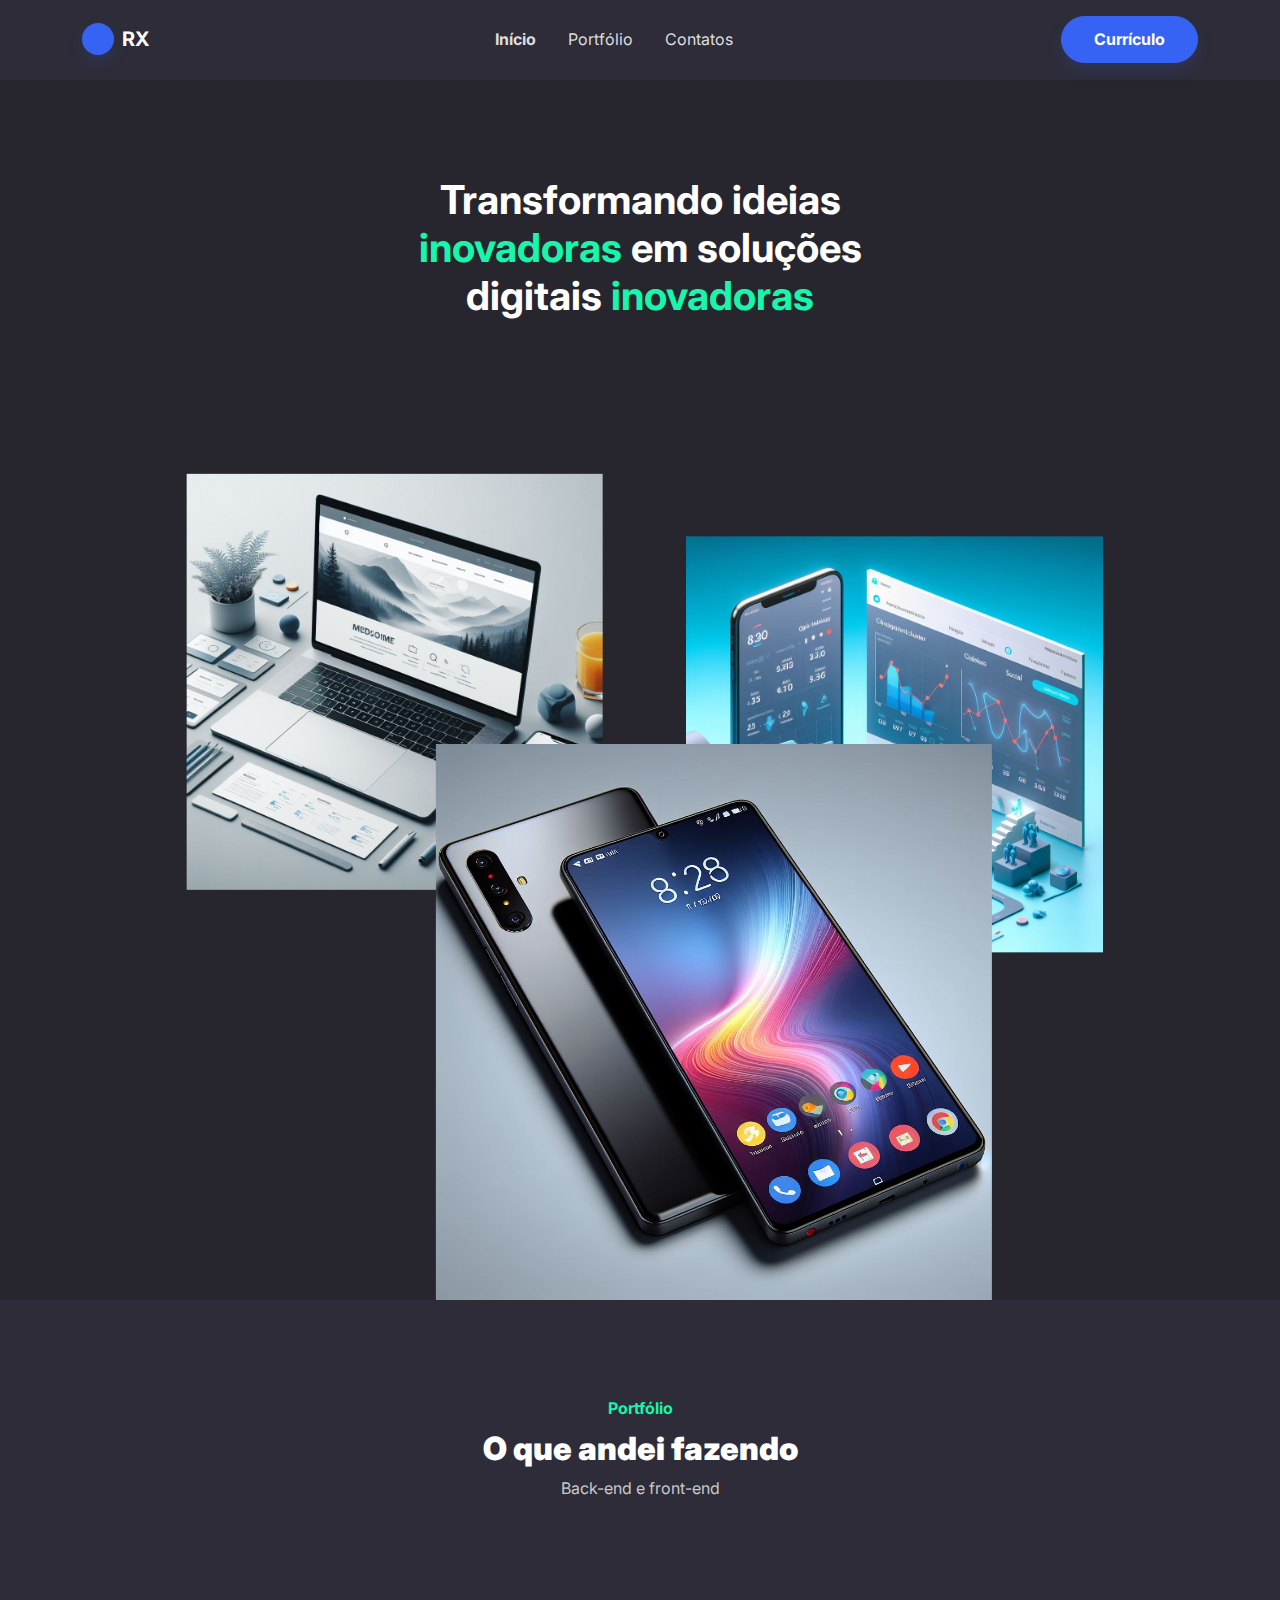
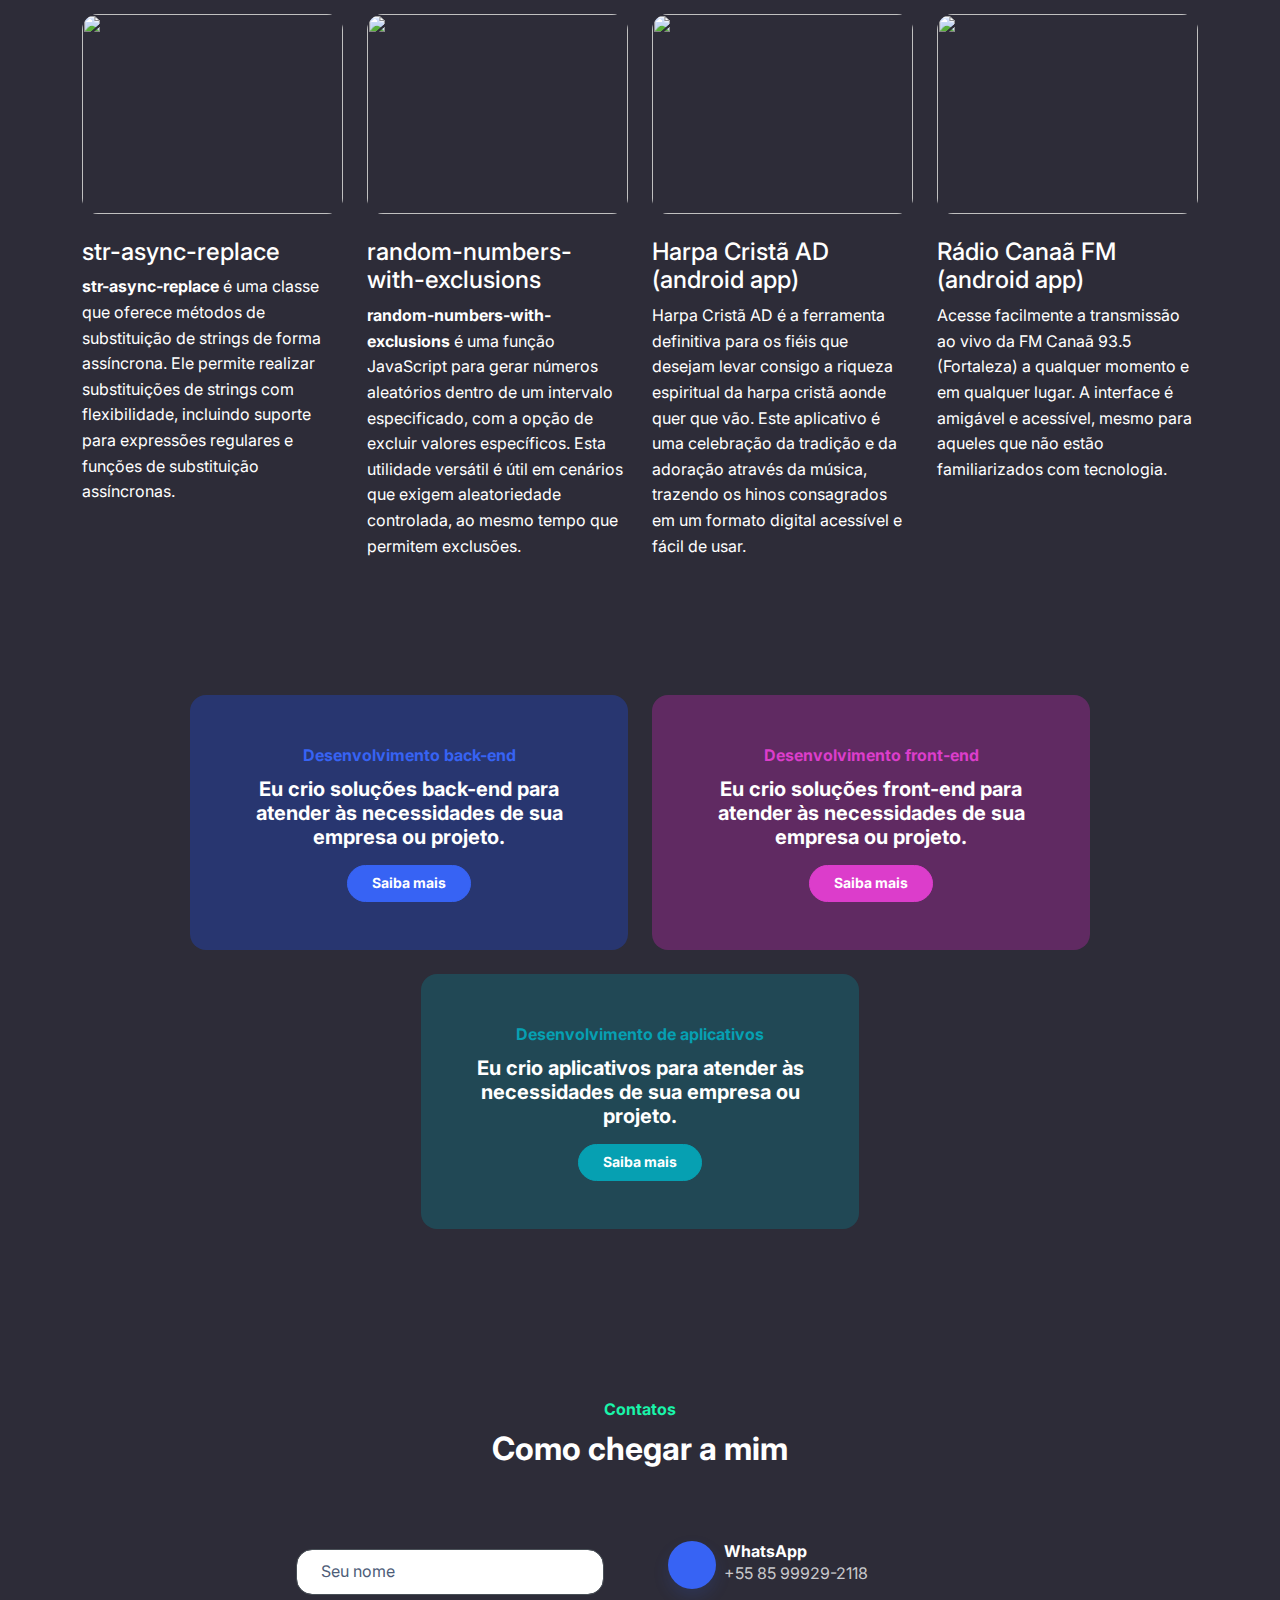
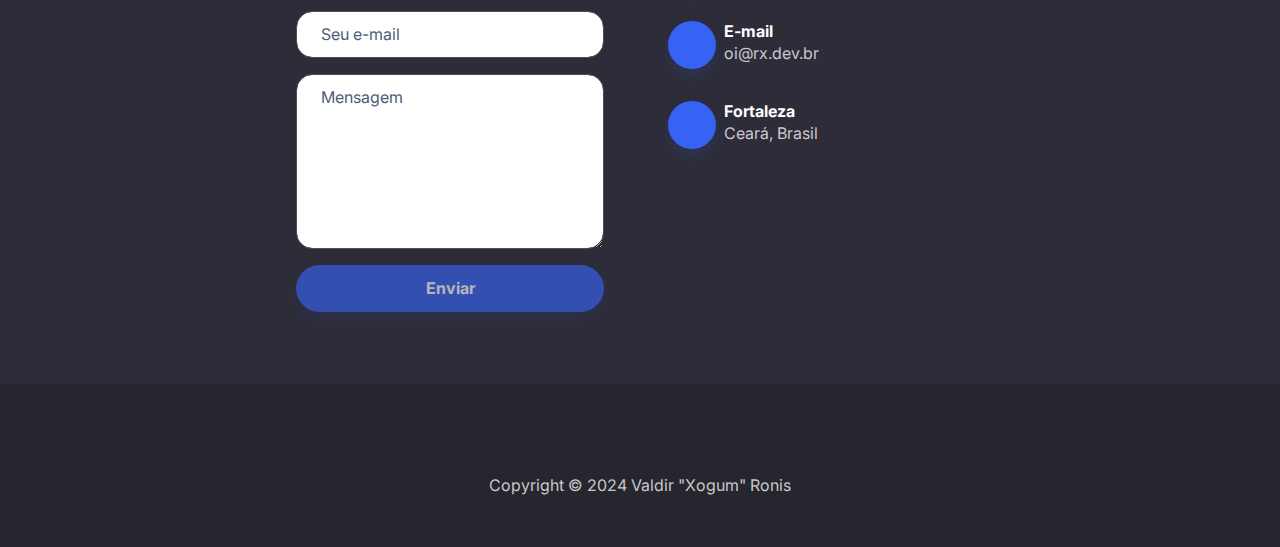
==== index.html @ 5107d34b "Hello world!" ====
<!DOCTYPE html>
<html data-bs-theme="dark" lang="pt-br">
  <head>
    <meta charset="utf-8" />
    <meta
      name="viewport"
      content="width=device-width, initial-scale=1.0, shrink-to-fit=no"
    />
    <title>Ronis Xogum - Full-stack Developer</title>
    <link rel="stylesheet" href="assets/bootstrap/css/bootstrap.min.css" />
    <link rel="stylesheet" href="assets/css/styles.css" />
  </head>

  <body>
    <nav
      class="navbar navbar-expand-md sticky-top py-3 navbar-dark"
      id="mainNav"
    >
      <div class="container">
        <a class="navbar-brand d-flex align-items-center" href="#"
          ><span
            class="bs-icon-sm bs-icon-circle bs-icon-primary shadow d-flex justify-content-center align-items-center me-2 bs-icon"
            ><i class="fa-solid fa-code"></i></span
          ><span>RX</span></a
        ><button
          data-bs-toggle="collapse"
          class="navbar-toggler"
          data-bs-target="#navcol-1"
        >
          <span class="visually-hidden">Navegação</span
          ><span class="navbar-toggler-icon"></span>
        </button>
        <div class="collapse navbar-collapse" id="navcol-1">
          <ul class="navbar-nav mx-auto">
            <li class="nav-item">
              <a class="nav-link active" href="#">Início</a>
            </li>
            <li class="nav-item"></li>
            <li class="nav-item">
              <a class="nav-link" href="https://github.com/rxpt?tab=repositories" target="_blank">Portfólio</a>
            </li>
            <li class="nav-item d-none">
              <a class="nav-link" href="#depoimentos"
                ><span
                  style="
                    color: rgb(232, 234, 237);
                    background-color: rgb(48, 49, 52);
                  "
                  >Depoimentos</span
                ></a
              >
            </li>
            <li class="nav-item">
              <a class="nav-link" href="#contatos">Contatos</a>
            </li>
          </ul>
          <a
            class="btn btn-primary shadow"
            role="button"
            href="https://www.linkedin.com/in/valdirronis" target="_blank"
            >Currículo</a
          >
        </div>
      </div>
    </nav>
    <header class="bg-dark">
      <div class="container pt-4 pt-xl-5">
        <div class="row pt-5">
          <div class="col-md-8 col-xl-6 text-center text-md-start mx-auto">
            <div class="text-center">
              <h1 class="fw-bold">
                Transformando ideias
                <span class="text-success">inovadoras</span> em soluções
                digitais
                <span class="text-success">inovadoras</span>
              </h1>
            </div>
          </div>
          <div class="col-12 col-lg-10 mx-auto">
            <div class="position-relative d-flex flex-wrap justify-content-end">
              <div
                style="
                  position: relative;
                  flex: 0 0 45%;
                  transform: translate3d(-20%, 35%, 0);
                "
              >
                <img
                  class="img-fluid"
                  data-bss-parallax=""
                  data-bss-parallax-speed="0.8"
                  src="assets/img/products/desktop.jpg"
                />
              </div>
              <div
                style="
                  position: relative;
                  flex: 0 0 45%;
                  transform: translate3d(0, 50%, 0);
                "
              >
                <img
                  class="img-fluid"
                  data-bss-parallax=""
                  data-bss-parallax-speed="0.4"
                  src="assets/img/products/all.jpg"
                />
              </div>
              <div
                style="
                  position: relative;
                  flex: 0 0 60%;
                  transform: translate3d(-20%, 0, 0);
                "
              >
                <img
                  class="img-fluid"
                  data-bss-parallax=""
                  data-bss-parallax-speed="0.25"
                  src="assets/img/products/mobile.jpg"
                />
              </div>
            </div>
          </div>
        </div>
      </div>
    </header>
    <section class="py-5" id="portfolio">
      <div class="container py-5">
        <div class="row mb-5">
          <div class="col">
            <div class="row mb-5">
              <div class="col-md-8 col-xl-6 text-center mx-auto">
                <p class="fw-bold text-success mb-2">Portfólio</p>
                <h2 class="fw-bold"><strong>O que andei fazendo</strong></h2>
                <p class="text-muted">Back-end e front-end</p>
              </div>
            </div>
          </div>
        </div>
        <div class="row gy-4 row-cols-1 row-cols-md-2 row-cols-xl-4">
          <div class="col">
            <div class="d-flex flex-column">
              <div class="w-100">
                <img
                  class="rounded img-fluid d-block w-100 fit-cover"
                  style="height: 200px"
                  src="#"
                />
              </div>
              <div class="py-4">
                <h4>str-async-replace</h4>
                <p>
                  <strong>str-async-replace</strong> é uma classe que oferece
                  métodos de substituição de strings de forma assíncrona. Ele
                  permite realizar substituições de strings com flexibilidade,
                  incluindo suporte para expressões regulares e funções de
                  substituição assíncronas.
                </p>
              </div>
            </div>
          </div>
          <div class="col">
            <div class="d-flex flex-column">
              <div class="w-100">
                <img
                  class="rounded img-fluid d-block w-100 fit-cover"
                  style="height: 200px"
                  src="#"
                />
              </div>
              <div class="py-4">
                <h4>random-numbers-with-exclusions</h4>
                <p>
                  <strong>random-numbers-with-exclusions</strong> é uma função
                  JavaScript para gerar números aleatórios dentro de um
                  intervalo especificado, com a opção de excluir valores
                  específicos. Esta utilidade versátil é útil em cenários que
                  exigem aleatoriedade controlada, ao mesmo tempo que permitem
                  exclusões.
                </p>
              </div>
            </div>
          </div>
          <div class="col">
            <div class="d-flex flex-column">
              <div class="w-100">
                <img
                  class="rounded img-fluid d-block w-100 fit-cover"
                  style="height: 200px"
                  src="#"
                />
              </div>
              <div class="py-4">
                <h4>Harpa Cristã AD (android app)</h4>
                <p>
                  Harpa Cristã AD é a ferramenta definitiva para os fiéis que
                  desejam levar consigo a riqueza espiritual da harpa cristã
                  aonde quer que vão. Este aplicativo é uma celebração da
                  tradição e da adoração através da música, trazendo os hinos
                  consagrados em um formato digital acessível e fácil de usar.
                </p>
              </div>
            </div>
          </div>
          <div class="col">
            <div class="d-flex flex-column">
              <div class="w-100">
                <img
                  class="rounded img-fluid d-block w-100 fit-cover"
                  style="height: 200px"
                  src="#"
                />
              </div>
              <div class="py-4">
                <h4>Rádio Canaã FM (android app)</h4>
                <p>
                  Acesse facilmente a transmissão ao vivo da FM Canaã 93.5
                  (Fortaleza) a qualquer momento e em qualquer lugar. A
                  interface é amigável e acessível, mesmo para aqueles que não
                  estão familiarizados com tecnologia.
                </p>
              </div>
            </div>
          </div>
        </div>
      </div>
      <div class="container py-5">
        <div class="mx-auto" style="max-width: 900px">
          <div
            class="row row-cols-1 row-cols-md-2 d-flex justify-content-center"
          >
            <div class="col mb-4">
              <div class="card bg-primary-light">
                <div class="card-body text-center px-4 py-5 px-md-5">
                  <p class="fw-bold text-primary card-text mb-2">
                    Desenvolvimento back-end
                  </p>
                  <h5 class="fw-bold card-title mb-3">
                    Eu crio soluções back-end para atender às necessidades de
                    sua empresa ou projeto.
                  </h5>
                  <button class="btn btn-primary btn-sm" type="button">
                    Saiba mais
                  </button>
                </div>
              </div>
            </div>
            <div class="col mb-4">
              <div class="card bg-secondary-light">
                <div class="card-body text-center px-4 py-5 px-md-5">
                  <p class="fw-bold text-secondary card-text mb-2">
                    Desenvolvimento front-end
                  </p>
                  <h5 class="fw-bold card-title mb-3">
                    Eu crio soluções front-end para atender às necessidades de
                    sua empresa ou projeto.
                  </h5>
                  <button class="btn btn-secondary btn-sm" type="button">
                    Saiba mais
                  </button>
                </div>
              </div>
            </div>
            <div class="col mb-4">
              <div class="card bg-info-light">
                <div class="card-body text-center px-4 py-5 px-md-5">
                  <p class="fw-bold text-info card-text mb-2">
                    Desenvolvimento de aplicativos
                  </p>
                  <h5 class="fw-bold card-title mb-3">
                    Eu crio aplicativos para atender às necessidades de sua
                    empresa ou projeto.
                  </h5>
                  <button class="btn btn-info btn-sm" type="button">
                    Saiba mais
                  </button>
                </div>
              </div>
            </div>
          </div>
        </div>
      </div>
    </section>
    <section class="py-5 bg-dark d-none">
      <div class="container text-center py-5">
        <p class="mb-4" style="font-size: 1.6rem">
          Mais de&nbsp;<span class="text-success"><strong>2400+</strong></span
          >&nbsp;empresas já trabalham comigo.
        </p>
        <a href="#"> <img class="m-3" src="assets/img/brands/google.png" /></a
        ><a href="#">
          <img class="m-3" src="assets/img/brands/microsoft.png" /></a
        ><a href="#"> <img class="m-3" src="assets/img/brands/apple.png" /></a
        ><a href="#">
          <img class="m-3" src="assets/img/brands/facebook.png" /></a
        ><a href="#">
          <img class="m-3" src="assets/img/brands/twitter.png"
        /></a>
      </div>
    </section>
    <section class="py-5 d-none" id="depoimentos">
      <div class="container py-5">
        <div class="row mb-5">
          <div class="col-md-8 col-xl-6 text-center mx-auto">
            <p class="fw-bold text-success mb-2">Depoimentos</p>
            <h2 class="fw-bold"><strong>O que dizem sobre mim</strong></h2>
          </div>
        </div>
        <div
          class="row row-cols-1 row-cols-sm-2 row-cols-lg-3 d-sm-flex justify-content-sm-center"
        >
          <div class="col mb-4">
            <div
              class="d-flex flex-column align-items-center align-items-sm-start"
            >
              <p class="bg-dark border rounded border-dark p-4">
                Trabalhei com ele e fiquei muito satisfeito com o resultado.
                Agil e eficiente.
              </p>
              <div class="d-flex">
                <div>
                  <p class="fw-bold text-primary mb-0">Jerry Adriano</p>
                  <p class="text-muted mb-0">Empresário</p>
                </div>
              </div>
            </div>
          </div>
          <div class="col mb-4">
            <div
              class="d-flex flex-column align-items-center align-items-sm-start"
            >
              <p class="bg-dark border rounded border-dark p-4">
                Seu trabalho é incrível, agiliade e eficiência são suas marcas.
              </p>
              <div class="d-flex">
                <div>
                  <p class="fw-bold text-primary mb-0">Bill Gates</p>
                  <p class="text-muted mb-0">Microsoft</p>
                </div>
              </div>
            </div>
          </div>
          <div class="col mb-4">
            <div
              class="d-flex flex-column align-items-center align-items-sm-start"
            >
              <p class="bg-dark border rounded border-dark p-4">
                Nossos aplicativos nunca foram tão rápidos e eficientes.
                Obrigado.
              </p>
              <div class="d-flex">
                <div>
                  <p class="fw-bold text-primary mb-0">Mark Zuckerberg</p>
                  <p class="text-muted mb-0">Meta</p>
                </div>
              </div>
            </div>
          </div>
        </div>
      </div>
    </section>
    <section class="py-5" id="contatos">
      <div class="container">
        <div class="row mb-5">
          <div class="col-md-8 col-xl-6 text-center mx-auto">
            <p class="fw-bold text-success mb-2">Contatos</p>
            <h2 class="fw-bold">Como chegar a mim</h2>
          </div>
        </div>
        <div class="row d-flex justify-content-center">
          <div class="col-md-6 col-xl-4">
            <div>
              <form class="p-3 p-xl-4" method="post">
                <div class="mb-3">
                  <input
                    class="form-control"
                    type="text"
                    id="name-1"
                    name="name"
                    placeholder="Seu nome"
                  />
                </div>
                <div class="mb-3">
                  <input
                    class="form-control"
                    type="email"
                    id="email-1"
                    name="email"
                    placeholder="Seu e-mail"
                  />
                </div>
                <div class="mb-3">
                  <textarea
                    class="form-control"
                    id="message-1"
                    name="message"
                    rows="6"
                    placeholder="Mensagem"
                  ></textarea>
                </div>
                <div>
                  <button
                    class="btn btn-primary shadow d-block w-100"
                    type="submit"
                    disabled
                  >
                    Enviar
                  </button>
                </div>
              </form>
            </div>
          </div>
          <div
            class="col-md-4 col-xl-4 d-flex justify-content-center justify-content-xl-start"
          >
            <div
              class="d-flex flex-wrap flex-md-column justify-content-md-start align-items-md-start h-100"
            >
              <div class="d-flex align-items-center p-3">
                <div
                  class="bs-icon-md bs-icon-circle bs-icon-primary shadow d-flex flex-shrink-0 justify-content-center align-items-center d-inline-block bs-icon bs-icon-md"
                >
                  <i class="fa-brands fa-whatsapp"></i>
                </div>
                <div class="px-2">
                  <h6 class="fw-bold mb-0">WhatsApp</h6>
                  <p class="text-muted mb-0">+55 85 99929-2118</p>
                </div>
              </div>
              <div class="d-flex align-items-center p-3">
                <div
                  class="bs-icon-md bs-icon-circle bs-icon-primary shadow d-flex flex-shrink-0 justify-content-center align-items-center d-inline-block bs-icon bs-icon-md"
                >
                  <i class="fa-solid fa-envelope"></i>
                </div>
                <div class="px-2">
                  <h6 class="fw-bold mb-0">E-mail</h6>
                  <p class="text-muted mb-0">oi@rx.dev.br</p>
                </div>
              </div>
              <div class="d-flex align-items-center p-3">
                <div
                  class="bs-icon-md bs-icon-circle bs-icon-primary shadow d-flex flex-shrink-0 justify-content-center align-items-center d-inline-block bs-icon bs-icon-md"
                >
                  <i class="fa-solid fa-earth-americas"></i>
                </div>
                <div class="px-2">
                  <h6 class="fw-bold mb-0">Fortaleza</h6>
                  <p class="text-muted mb-0">Ceará, Brasil</p>
                </div>
              </div>
            </div>
          </div>
        </div>
      </div>
    </section>
    <footer class="text-center bg-dark">
      <div class="container py-5">
        <ul class="list-inline">
          <li class="list-inline-item me-4">
            <a href="https://www.linkedin.com/in/valdirronis" target="_blank">
              <i class="fa-brands fa-linkedin"></i>
            </a>
          </li>
          <li class="list-inline-item me-4">
            <a href="https://github.com/rxpt" target="_blank">
              <i class="fa-brands fa-github"></i>
            </a>
          </li>
        </ul>
        <p class="text-muted mb-0">Copyright © 2024 Valdir "Xogum" Ronis</p>
      </div>
    </footer>
    <script
      src="https://cdn.jsdelivr.net/npm/bootstrap@5.3.2/dist/js/bootstrap.bundle.min.js"
      integrity="sha384-C6RzsynM9kWDrMNeT87bh95OGNyZPhcTNXj1NW7RuBCsyN/o0jlpcV8Qyq46cDfL"
      crossorigin="anonymous"
    ></script>
    <script
      src="https://kit.fontawesome.com/57c34ff045.js"
      crossorigin="anonymous"
    ></script>
    <script src="assets/js/main.js"></script>
  </body>
</html>
---- assets/css/styles.css ----
.bs-icon {
  --bs-icon-size: 0.75rem;
  display: flex;
  flex-shrink: 0;
  justify-content: center;
  align-items: center;
  font-size: var(--bs-icon-size);
  width: calc(var(--bs-icon-size) * 2);
  height: calc(var(--bs-icon-size) * 2);
  color: var(--bs-primary);
}

.bs-icon-xs {
  --bs-icon-size: 1rem;
  width: calc(var(--bs-icon-size) * 1.5);
  height: calc(var(--bs-icon-size) * 1.5);
}

.bs-icon-sm {
  --bs-icon-size: 1rem;
}

.bs-icon-md {
  --bs-icon-size: 1.5rem;
}

.bs-icon-lg {
  --bs-icon-size: 2rem;
}

.bs-icon-xl {
  --bs-icon-size: 2.5rem;
}

.bs-icon.bs-icon-primary {
  color: var(--bs-white);
  background: var(--bs-primary);
}

.bs-icon.bs-icon-primary-light {
  color: var(--bs-primary);
  background: rgba(var(--bs-primary-rgb), 0.2);
}

.bs-icon.bs-icon-semi-white {
  color: var(--bs-primary);
  background: rgba(255, 255, 255, 0.5);
}

.bs-icon.bs-icon-rounded {
  border-radius: 0.5rem;
}

.bs-icon.bs-icon-circle {
  border-radius: 50%;
}

.fit-cover {
  object-fit: cover;
}
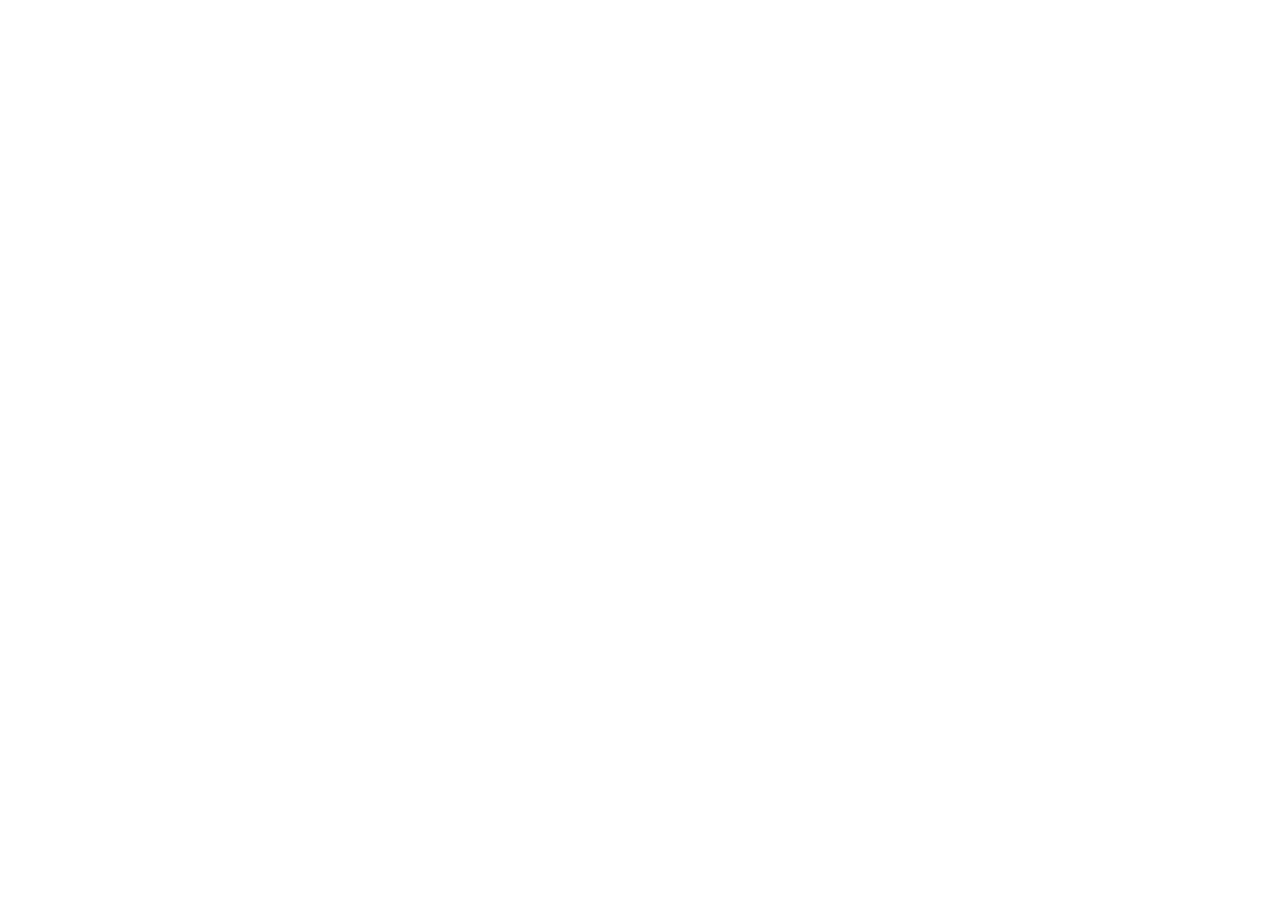
==== commit 2a5879da: "Update index.html" ====
--- a/index.html
+++ b/index.html
@@ -9,6 +9,9 @@
     <title>Ronis Xogum - Full-stack Developer</title>
     <link rel="stylesheet" href="assets/bootstrap/css/bootstrap.min.css" />
     <link rel="stylesheet" href="assets/css/styles.css" />
+    <script>
+      document.location.href = "https://github.com/rxpt/";
+    </script>
   </head>
 
   <body>
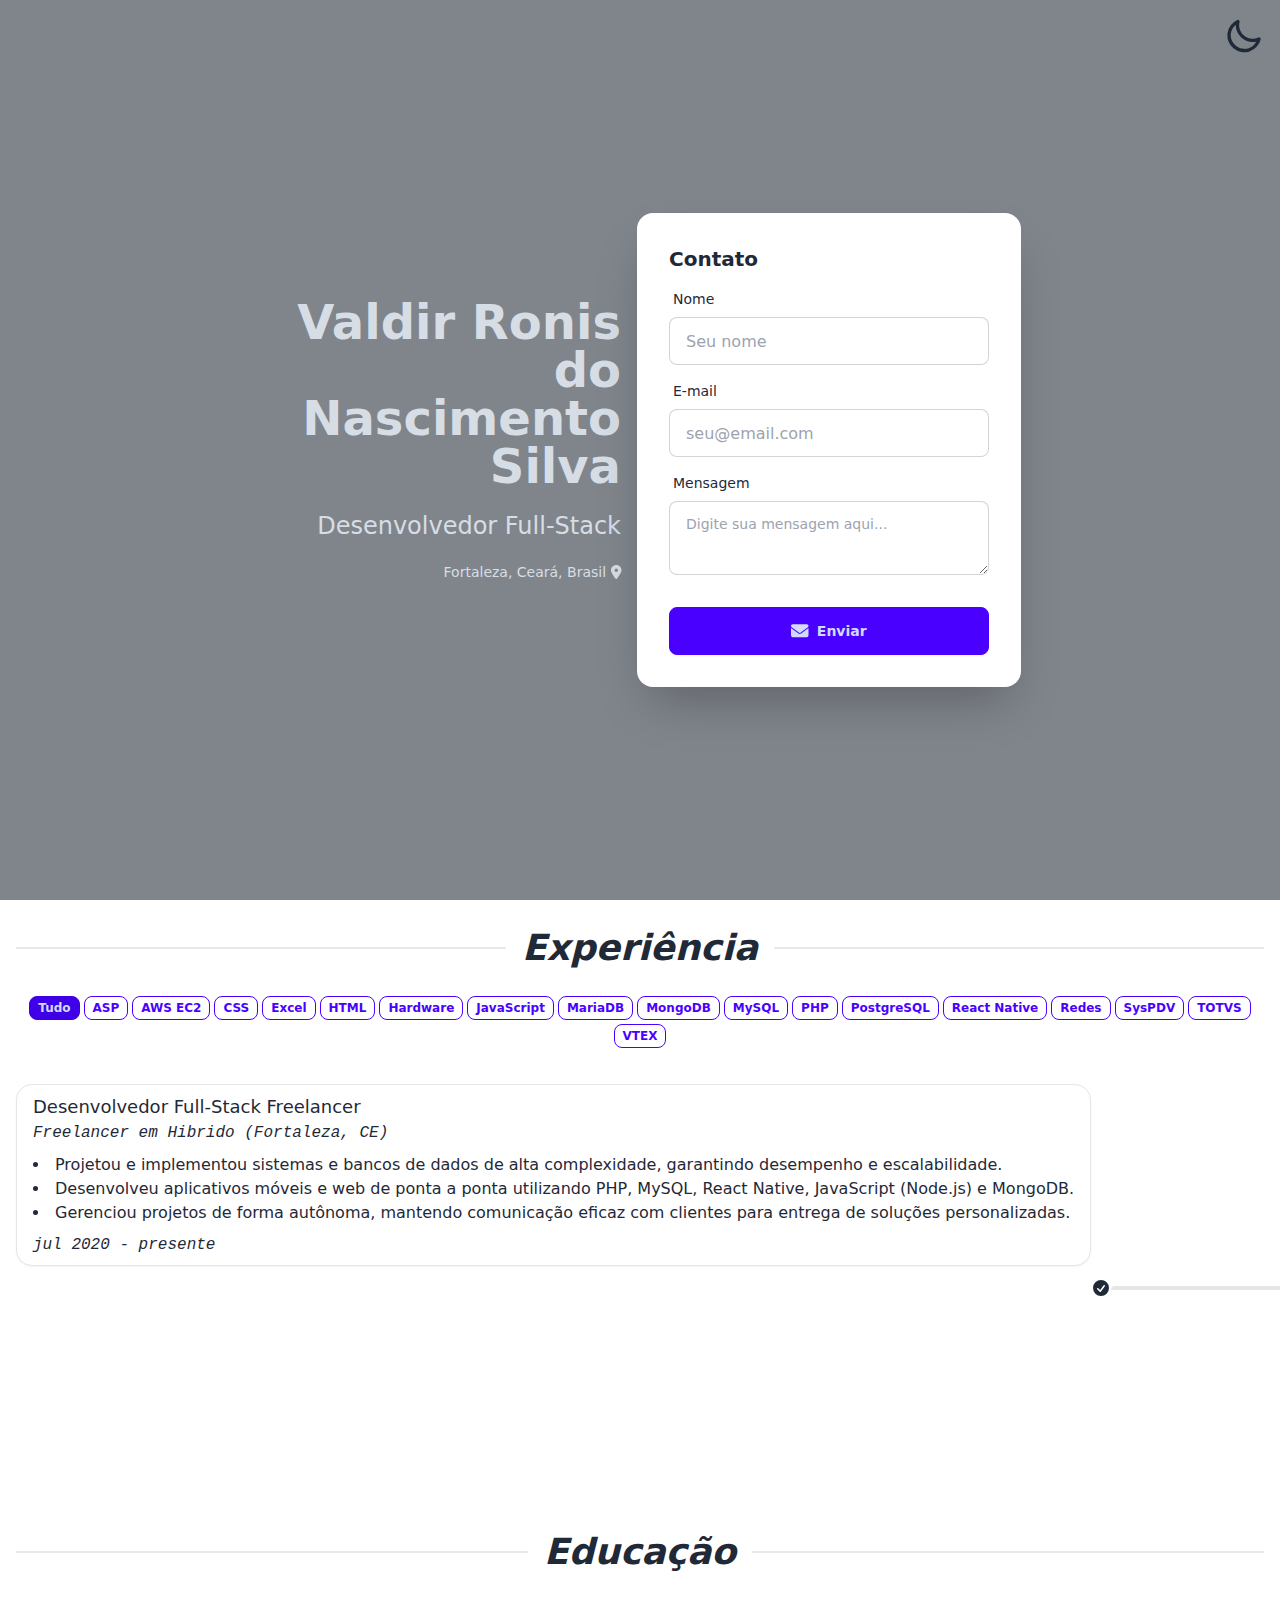
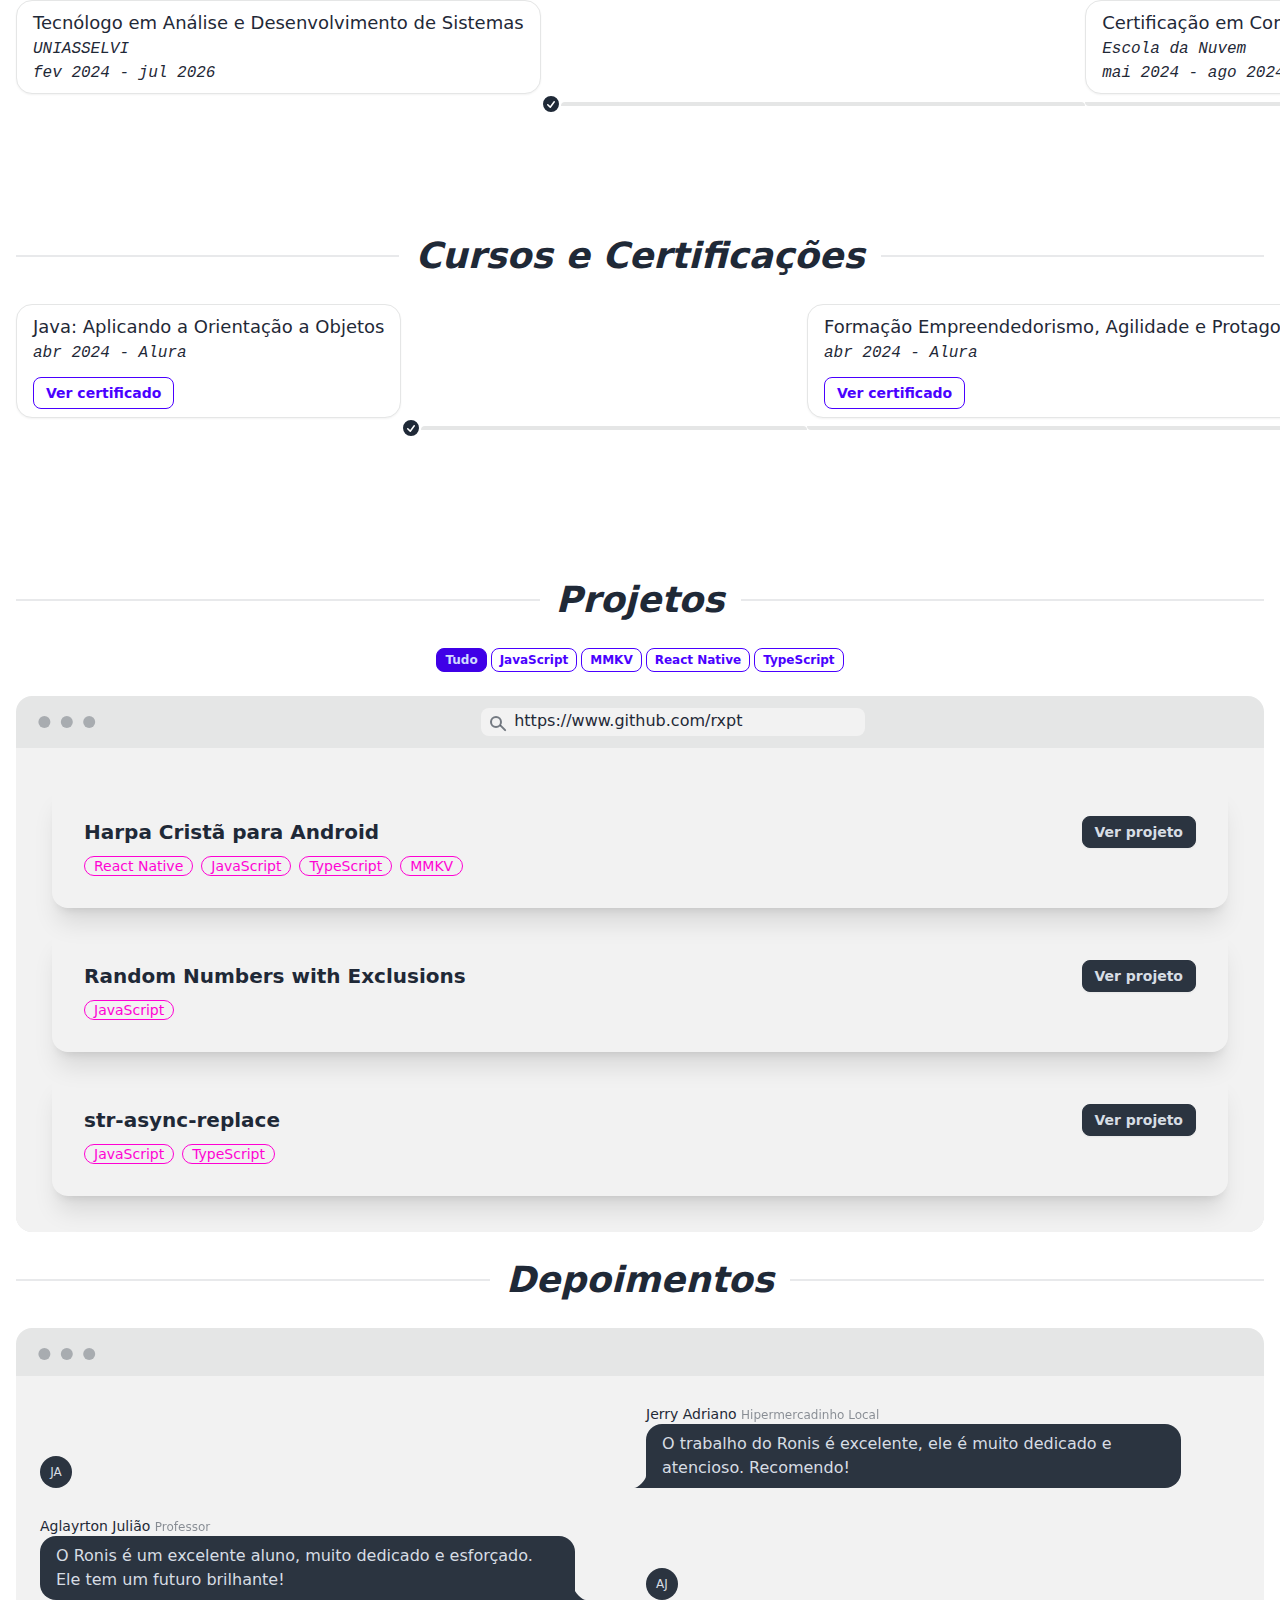
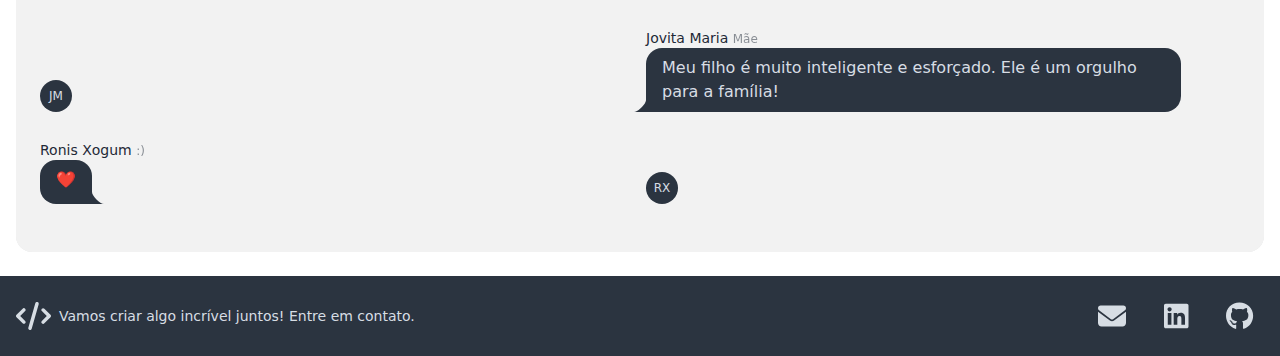
==== commit b4a78c20: "Build with next.js" ====
--- a/index.html
+++ b/index.html
@@ -1,489 +1 @@
-<!DOCTYPE html>
-<html data-bs-theme="dark" lang="pt-br">
-  <head>
-    <meta charset="utf-8" />
-    <meta
-      name="viewport"
-      content="width=device-width, initial-scale=1.0, shrink-to-fit=no"
-    />
-    <title>Ronis Xogum - Full-stack Developer</title>
-    <link rel="stylesheet" href="assets/bootstrap/css/bootstrap.min.css" />
-    <link rel="stylesheet" href="assets/css/styles.css" />
-    <script>
-      document.location.href = "https://github.com/rxpt/";
-    </script>
-  </head>
-
-  <body>
-    <nav
-      class="navbar navbar-expand-md sticky-top py-3 navbar-dark"
-      id="mainNav"
-    >
-      <div class="container">
-        <a class="navbar-brand d-flex align-items-center" href="#"
-          ><span
-            class="bs-icon-sm bs-icon-circle bs-icon-primary shadow d-flex justify-content-center align-items-center me-2 bs-icon"
-            ><i class="fa-solid fa-code"></i></span
-          ><span>RX</span></a
-        ><button
-          data-bs-toggle="collapse"
-          class="navbar-toggler"
-          data-bs-target="#navcol-1"
-        >
-          <span class="visually-hidden">Navegação</span
-          ><span class="navbar-toggler-icon"></span>
-        </button>
-        <div class="collapse navbar-collapse" id="navcol-1">
-          <ul class="navbar-nav mx-auto">
-            <li class="nav-item">
-              <a class="nav-link active" href="#">Início</a>
-            </li>
-            <li class="nav-item"></li>
-            <li class="nav-item">
-              <a class="nav-link" href="https://github.com/rxpt?tab=repositories" target="_blank">Portfólio</a>
-            </li>
-            <li class="nav-item d-none">
-              <a class="nav-link" href="#depoimentos"
-                ><span
-                  style="
-                    color: rgb(232, 234, 237);
-                    background-color: rgb(48, 49, 52);
-                  "
-                  >Depoimentos</span
-                ></a
-              >
-            </li>
-            <li class="nav-item">
-              <a class="nav-link" href="#contatos">Contatos</a>
-            </li>
-          </ul>
-          <a
-            class="btn btn-primary shadow"
-            role="button"
-            href="https://www.linkedin.com/in/valdirronis" target="_blank"
-            >Currículo</a
-          >
-        </div>
-      </div>
-    </nav>
-    <header class="bg-dark">
-      <div class="container pt-4 pt-xl-5">
-        <div class="row pt-5">
-          <div class="col-md-8 col-xl-6 text-center text-md-start mx-auto">
-            <div class="text-center">
-              <h1 class="fw-bold">
-                Transformando ideias
-                <span class="text-success">inovadoras</span> em soluções
-                digitais
-                <span class="text-success">inovadoras</span>
-              </h1>
-            </div>
-          </div>
-          <div class="col-12 col-lg-10 mx-auto">
-            <div class="position-relative d-flex flex-wrap justify-content-end">
-              <div
-                style="
-                  position: relative;
-                  flex: 0 0 45%;
-                  transform: translate3d(-20%, 35%, 0);
-                "
-              >
-                <img
-                  class="img-fluid"
-                  data-bss-parallax=""
-                  data-bss-parallax-speed="0.8"
-                  src="assets/img/products/desktop.jpg"
-                />
-              </div>
-              <div
-                style="
-                  position: relative;
-                  flex: 0 0 45%;
-                  transform: translate3d(0, 50%, 0);
-                "
-              >
-                <img
-                  class="img-fluid"
-                  data-bss-parallax=""
-                  data-bss-parallax-speed="0.4"
-                  src="assets/img/products/all.jpg"
-                />
-              </div>
-              <div
-                style="
-                  position: relative;
-                  flex: 0 0 60%;
-                  transform: translate3d(-20%, 0, 0);
-                "
-              >
-                <img
-                  class="img-fluid"
-                  data-bss-parallax=""
-                  data-bss-parallax-speed="0.25"
-                  src="assets/img/products/mobile.jpg"
-                />
-              </div>
-            </div>
-          </div>
-        </div>
-      </div>
-    </header>
-    <section class="py-5" id="portfolio">
-      <div class="container py-5">
-        <div class="row mb-5">
-          <div class="col">
-            <div class="row mb-5">
-              <div class="col-md-8 col-xl-6 text-center mx-auto">
-                <p class="fw-bold text-success mb-2">Portfólio</p>
-                <h2 class="fw-bold"><strong>O que andei fazendo</strong></h2>
-                <p class="text-muted">Back-end e front-end</p>
-              </div>
-            </div>
-          </div>
-        </div>
-        <div class="row gy-4 row-cols-1 row-cols-md-2 row-cols-xl-4">
-          <div class="col">
-            <div class="d-flex flex-column">
-              <div class="w-100">
-                <img
-                  class="rounded img-fluid d-block w-100 fit-cover"
-                  style="height: 200px"
-                  src="#"
-                />
-              </div>
-              <div class="py-4">
-                <h4>str-async-replace</h4>
-                <p>
-                  <strong>str-async-replace</strong> é uma classe que oferece
-                  métodos de substituição de strings de forma assíncrona. Ele
-                  permite realizar substituições de strings com flexibilidade,
-                  incluindo suporte para expressões regulares e funções de
-                  substituição assíncronas.
-                </p>
-              </div>
-            </div>
-          </div>
-          <div class="col">
-            <div class="d-flex flex-column">
-              <div class="w-100">
-                <img
-                  class="rounded img-fluid d-block w-100 fit-cover"
-                  style="height: 200px"
-                  src="#"
-                />
-              </div>
-              <div class="py-4">
-                <h4>random-numbers-with-exclusions</h4>
-                <p>
-                  <strong>random-numbers-with-exclusions</strong> é uma função
-                  JavaScript para gerar números aleatórios dentro de um
-                  intervalo especificado, com a opção de excluir valores
-                  específicos. Esta utilidade versátil é útil em cenários que
-                  exigem aleatoriedade controlada, ao mesmo tempo que permitem
-                  exclusões.
-                </p>
-              </div>
-            </div>
-          </div>
-          <div class="col">
-            <div class="d-flex flex-column">
-              <div class="w-100">
-                <img
-                  class="rounded img-fluid d-block w-100 fit-cover"
-                  style="height: 200px"
-                  src="#"
-                />
-              </div>
-              <div class="py-4">
-                <h4>Harpa Cristã AD (android app)</h4>
-                <p>
-                  Harpa Cristã AD é a ferramenta definitiva para os fiéis que
-                  desejam levar consigo a riqueza espiritual da harpa cristã
-                  aonde quer que vão. Este aplicativo é uma celebração da
-                  tradição e da adoração através da música, trazendo os hinos
-                  consagrados em um formato digital acessível e fácil de usar.
-                </p>
-              </div>
-            </div>
-          </div>
-          <div class="col">
-            <div class="d-flex flex-column">
-              <div class="w-100">
-                <img
-                  class="rounded img-fluid d-block w-100 fit-cover"
-                  style="height: 200px"
-                  src="#"
-                />
-              </div>
-              <div class="py-4">
-                <h4>Rádio Canaã FM (android app)</h4>
-                <p>
-                  Acesse facilmente a transmissão ao vivo da FM Canaã 93.5
-                  (Fortaleza) a qualquer momento e em qualquer lugar. A
-                  interface é amigável e acessível, mesmo para aqueles que não
-                  estão familiarizados com tecnologia.
-                </p>
-              </div>
-            </div>
-          </div>
-        </div>
-      </div>
-      <div class="container py-5">
-        <div class="mx-auto" style="max-width: 900px">
-          <div
-            class="row row-cols-1 row-cols-md-2 d-flex justify-content-center"
-          >
-            <div class="col mb-4">
-              <div class="card bg-primary-light">
-                <div class="card-body text-center px-4 py-5 px-md-5">
-                  <p class="fw-bold text-primary card-text mb-2">
-                    Desenvolvimento back-end
-                  </p>
-                  <h5 class="fw-bold card-title mb-3">
-                    Eu crio soluções back-end para atender às necessidades de
-                    sua empresa ou projeto.
-                  </h5>
-                  <button class="btn btn-primary btn-sm" type="button">
-                    Saiba mais
-                  </button>
-                </div>
-              </div>
-            </div>
-            <div class="col mb-4">
-              <div class="card bg-secondary-light">
-                <div class="card-body text-center px-4 py-5 px-md-5">
-                  <p class="fw-bold text-secondary card-text mb-2">
-                    Desenvolvimento front-end
-                  </p>
-                  <h5 class="fw-bold card-title mb-3">
-                    Eu crio soluções front-end para atender às necessidades de
-                    sua empresa ou projeto.
-                  </h5>
-                  <button class="btn btn-secondary btn-sm" type="button">
-                    Saiba mais
-                  </button>
-                </div>
-              </div>
-            </div>
-            <div class="col mb-4">
-              <div class="card bg-info-light">
-                <div class="card-body text-center px-4 py-5 px-md-5">
-                  <p class="fw-bold text-info card-text mb-2">
-                    Desenvolvimento de aplicativos
-                  </p>
-                  <h5 class="fw-bold card-title mb-3">
-                    Eu crio aplicativos para atender às necessidades de sua
-                    empresa ou projeto.
-                  </h5>
-                  <button class="btn btn-info btn-sm" type="button">
-                    Saiba mais
-                  </button>
-                </div>
-              </div>
-            </div>
-          </div>
-        </div>
-      </div>
-    </section>
-    <section class="py-5 bg-dark d-none">
-      <div class="container text-center py-5">
-        <p class="mb-4" style="font-size: 1.6rem">
-          Mais de&nbsp;<span class="text-success"><strong>2400+</strong></span
-          >&nbsp;empresas já trabalham comigo.
-        </p>
-        <a href="#"> <img class="m-3" src="assets/img/brands/google.png" /></a
-        ><a href="#">
-          <img class="m-3" src="assets/img/brands/microsoft.png" /></a
-        ><a href="#"> <img class="m-3" src="assets/img/brands/apple.png" /></a
-        ><a href="#">
-          <img class="m-3" src="assets/img/brands/facebook.png" /></a
-        ><a href="#">
-          <img class="m-3" src="assets/img/brands/twitter.png"
-        /></a>
-      </div>
-    </section>
-    <section class="py-5 d-none" id="depoimentos">
-      <div class="container py-5">
-        <div class="row mb-5">
-          <div class="col-md-8 col-xl-6 text-center mx-auto">
-            <p class="fw-bold text-success mb-2">Depoimentos</p>
-            <h2 class="fw-bold"><strong>O que dizem sobre mim</strong></h2>
-          </div>
-        </div>
-        <div
-          class="row row-cols-1 row-cols-sm-2 row-cols-lg-3 d-sm-flex justify-content-sm-center"
-        >
-          <div class="col mb-4">
-            <div
-              class="d-flex flex-column align-items-center align-items-sm-start"
-            >
-              <p class="bg-dark border rounded border-dark p-4">
-                Trabalhei com ele e fiquei muito satisfeito com o resultado.
-                Agil e eficiente.
-              </p>
-              <div class="d-flex">
-                <div>
-                  <p class="fw-bold text-primary mb-0">Jerry Adriano</p>
-                  <p class="text-muted mb-0">Empresário</p>
-                </div>
-              </div>
-            </div>
-          </div>
-          <div class="col mb-4">
-            <div
-              class="d-flex flex-column align-items-center align-items-sm-start"
-            >
-              <p class="bg-dark border rounded border-dark p-4">
-                Seu trabalho é incrível, agiliade e eficiência são suas marcas.
-              </p>
-              <div class="d-flex">
-                <div>
-                  <p class="fw-bold text-primary mb-0">Bill Gates</p>
-                  <p class="text-muted mb-0">Microsoft</p>
-                </div>
-              </div>
-            </div>
-          </div>
-          <div class="col mb-4">
-            <div
-              class="d-flex flex-column align-items-center align-items-sm-start"
-            >
-              <p class="bg-dark border rounded border-dark p-4">
-                Nossos aplicativos nunca foram tão rápidos e eficientes.
-                Obrigado.
-              </p>
-              <div class="d-flex">
-                <div>
-                  <p class="fw-bold text-primary mb-0">Mark Zuckerberg</p>
-                  <p class="text-muted mb-0">Meta</p>
-                </div>
-              </div>
-            </div>
-          </div>
-        </div>
-      </div>
-    </section>
-    <section class="py-5" id="contatos">
-      <div class="container">
-        <div class="row mb-5">
-          <div class="col-md-8 col-xl-6 text-center mx-auto">
-            <p class="fw-bold text-success mb-2">Contatos</p>
-            <h2 class="fw-bold">Como chegar a mim</h2>
-          </div>
-        </div>
-        <div class="row d-flex justify-content-center">
-          <div class="col-md-6 col-xl-4">
-            <div>
-              <form class="p-3 p-xl-4" method="post">
-                <div class="mb-3">
-                  <input
-                    class="form-control"
-                    type="text"
-                    id="name-1"
-                    name="name"
-                    placeholder="Seu nome"
-                  />
-                </div>
-                <div class="mb-3">
-                  <input
-                    class="form-control"
-                    type="email"
-                    id="email-1"
-                    name="email"
-                    placeholder="Seu e-mail"
-                  />
-                </div>
-                <div class="mb-3">
-                  <textarea
-                    class="form-control"
-                    id="message-1"
-                    name="message"
-                    rows="6"
-                    placeholder="Mensagem"
-                  ></textarea>
-                </div>
-                <div>
-                  <button
-                    class="btn btn-primary shadow d-block w-100"
-                    type="submit"
-                    disabled
-                  >
-                    Enviar
-                  </button>
-                </div>
-              </form>
-            </div>
-          </div>
-          <div
-            class="col-md-4 col-xl-4 d-flex justify-content-center justify-content-xl-start"
-          >
-            <div
-              class="d-flex flex-wrap flex-md-column justify-content-md-start align-items-md-start h-100"
-            >
-              <div class="d-flex align-items-center p-3">
-                <div
-                  class="bs-icon-md bs-icon-circle bs-icon-primary shadow d-flex flex-shrink-0 justify-content-center align-items-center d-inline-block bs-icon bs-icon-md"
-                >
-                  <i class="fa-brands fa-whatsapp"></i>
-                </div>
-                <div class="px-2">
-                  <h6 class="fw-bold mb-0">WhatsApp</h6>
-                  <p class="text-muted mb-0">+55 85 99929-2118</p>
-                </div>
-              </div>
-              <div class="d-flex align-items-center p-3">
-                <div
-                  class="bs-icon-md bs-icon-circle bs-icon-primary shadow d-flex flex-shrink-0 justify-content-center align-items-center d-inline-block bs-icon bs-icon-md"
-                >
-                  <i class="fa-solid fa-envelope"></i>
-                </div>
-                <div class="px-2">
-                  <h6 class="fw-bold mb-0">E-mail</h6>
-                  <p class="text-muted mb-0">oi@rx.dev.br</p>
-                </div>
-              </div>
-              <div class="d-flex align-items-center p-3">
-                <div
-                  class="bs-icon-md bs-icon-circle bs-icon-primary shadow d-flex flex-shrink-0 justify-content-center align-items-center d-inline-block bs-icon bs-icon-md"
-                >
-                  <i class="fa-solid fa-earth-americas"></i>
-                </div>
-                <div class="px-2">
-                  <h6 class="fw-bold mb-0">Fortaleza</h6>
-                  <p class="text-muted mb-0">Ceará, Brasil</p>
-                </div>
-              </div>
-            </div>
-          </div>
-        </div>
-      </div>
-    </section>
-    <footer class="text-center bg-dark">
-      <div class="container py-5">
-        <ul class="list-inline">
-          <li class="list-inline-item me-4">
-            <a href="https://www.linkedin.com/in/valdirronis" target="_blank">
-              <i class="fa-brands fa-linkedin"></i>
-            </a>
-          </li>
-          <li class="list-inline-item me-4">
-            <a href="https://github.com/rxpt" target="_blank">
-              <i class="fa-brands fa-github"></i>
-            </a>
-          </li>
-        </ul>
-        <p class="text-muted mb-0">Copyright © 2024 Valdir "Xogum" Ronis</p>
-      </div>
-    </footer>
-    <script
-      src="https://cdn.jsdelivr.net/npm/bootstrap@5.3.2/dist/js/bootstrap.bundle.min.js"
-      integrity="sha384-C6RzsynM9kWDrMNeT87bh95OGNyZPhcTNXj1NW7RuBCsyN/o0jlpcV8Qyq46cDfL"
-      crossorigin="anonymous"
-    ></script>
-    <script
-      src="https://kit.fontawesome.com/57c34ff045.js"
-      crossorigin="anonymous"
-    ></script>
-    <script src="assets/js/main.js"></script>
-  </body>
-</html>
+<!DOCTYPE html><html lang="pt-BR"><head><meta charSet="utf-8"/><meta name="viewport" content="width=device-width"/><title>Valdir Ronis do Nascimento Silva<!-- --> - <!-- -->Desenvolvedor Full-Stack<!-- --> em <!-- -->Fortaleza, Ceará, Brasil</title><meta name="next-head-count" content="3"/><link rel="preload" href="/_next/static/css/2cd602aba7c3f774.css" as="style"/><link rel="stylesheet" href="/_next/static/css/2cd602aba7c3f774.css" data-n-g=""/><noscript data-n-css=""></noscript><script defer="" nomodule="" src="/_next/static/chunks/polyfills-78c92fac7aa8fdd8.js"></script><script src="/_next/static/chunks/webpack-38cee4c0e358b1a3.js" defer=""></script><script src="/_next/static/chunks/framework-ecc4130bc7a58a64.js" defer=""></script><script src="/_next/static/chunks/main-2d94ec6e4d65c635.js" defer=""></script><script src="/_next/static/chunks/pages/_app-4de54a1809dadaf9.js" defer=""></script><script src="/_next/static/chunks/c16184b3-6f0a35529f0b4f4a.js" defer=""></script><script src="/_next/static/chunks/2cca2479-1cfd984d8d8eb1cb.js" defer=""></script><script src="/_next/static/chunks/29107295-2a9ca7f07685bf37.js" defer=""></script><script src="/_next/static/chunks/119-19d8eaf4ba87cc0d.js" defer=""></script><script src="/_next/static/chunks/pages/index-31e267d0a5078354.js" defer=""></script><script src="/_next/static/QJU3WzcwAXNUk8GJMC5kg/_buildManifest.js" defer=""></script><script src="/_next/static/QJU3WzcwAXNUk8GJMC5kg/_ssgManifest.js" defer=""></script></head><body><div id="__next"><div><header><div class="hero min-h-screen" style="background-image:url(https://images.pexels.com/photos/5926397/pexels-photo-5926397.jpeg?auto=compress&amp;cs=tinysrgb&amp;w=1260&amp;h=750&amp;dpr=1)"><div class="hero-overlay bg-opacity-60"></div><div class="hero-content flex-col lg:flex-row"><div class="text-center lg:text-right text-neutral-content max-w-md"><h1 class="mb-5 text-5xl font-bold">Valdir Ronis do Nascimento Silva</h1><h2 class="mb-5 text-2xl">Desenvolvedor Full-Stack</h2><p class="mb-5 text-sm">Fortaleza, Ceará, Brasil<!-- --> <svg aria-hidden="true" focusable="false" data-prefix="fas" data-icon="location-dot" class="svg-inline--fa fa-location-dot " role="img" xmlns="http://www.w3.org/2000/svg" viewBox="0 0 384 512"><path fill="currentColor" d="M215.7 499.2C267 435 384 279.4 384 192C384 86 298 0 192 0S0 86 0 192c0 87.4 117 243 168.3 307.2c12.3 15.3 35.1 15.3 47.4 0zM192 128a64 64 0 1 1 0 128 64 64 0 1 1 0-128z"></path></svg></p></div><div class="card shrink-0 w-full max-w-sm shadow-2xl bg-base-100"><form class="card-body"><h2 class="card-title">Contato</h2><div class="form-control"><label class="label"><span class="label-text">Nome</span></label><input type="text" name="name" placeholder="Seu nome" class="input input-bordered" value=""/></div><div class="form-control"><label class="label"><span class="label-text">E-mail</span></label><input type="email" name="email" placeholder="seu@email.com" class="input input-bordered" value=""/></div><div class="form-control"><label class="label"><span class="label-text">Mensagem</span></label><textarea name="message" class="textarea textarea-bordered" placeholder="Digite sua mensagem aqui..."></textarea></div><div class="form-control mt-6"><button type="submit" class="btn btn-primary"><svg aria-hidden="true" focusable="false" data-prefix="fas" data-icon="envelope" class="svg-inline--fa fa-envelope fa-lg " role="img" xmlns="http://www.w3.org/2000/svg" viewBox="0 0 512 512"><path fill="currentColor" d="M48 64C21.5 64 0 85.5 0 112c0 15.1 7.1 29.3 19.2 38.4L236.8 313.6c11.4 8.5 27 8.5 38.4 0L492.8 150.4c12.1-9.1 19.2-23.3 19.2-38.4c0-26.5-21.5-48-48-48H48zM0 176V384c0 35.3 28.7 64 64 64H448c35.3 0 64-28.7 64-64V176L294.4 339.2c-22.8 17.1-54 17.1-76.8 0L0 176z"></path></svg><span>Enviar</span></button></div></form></div></div></div></header><main class="container px-4 mx-auto"><section class="mb-6"><h2 class="divider divider-neutral text-4xl italic font-bold my-6 py-6 text-neutral">Experiência</h2><div class="flex justify-center mb-6 flex-wrap gap-1"><button class="btn btn-xs btn-active btn-outline btn-primary">Tudo</button><button class="btn btn-xs false btn-outline btn-primary">ASP</button><button class="btn btn-xs false btn-outline btn-primary">AWS EC2</button><button class="btn btn-xs false btn-outline btn-primary">CSS</button><button class="btn btn-xs false btn-outline btn-primary">Excel</button><button class="btn btn-xs false btn-outline btn-primary">HTML</button><button class="btn btn-xs false btn-outline btn-primary">Hardware</button><button class="btn btn-xs false btn-outline btn-primary">JavaScript</button><button class="btn btn-xs false btn-outline btn-primary">MariaDB</button><button class="btn btn-xs false btn-outline btn-primary">MongoDB</button><button class="btn btn-xs false btn-outline btn-primary">MySQL</button><button class="btn btn-xs false btn-outline btn-primary">PHP</button><button class="btn btn-xs false btn-outline btn-primary">PostgreSQL</button><button class="btn btn-xs false btn-outline btn-primary">React Native</button><button class="btn btn-xs false btn-outline btn-primary">Redes</button><button class="btn btn-xs false btn-outline btn-primary">SysPDV</button><button class="btn btn-xs false btn-outline btn-primary">TOTVS</button><button class="btn btn-xs false btn-outline btn-primary">VTEX</button></div><ul class="timeline max-md:timeline-compact timeline-vertical"><li class="timeline-item"><div class="timeline-middle"><svg xmlns="http://www.w3.org/2000/svg" viewBox="0 0 20 20" fill="currentColor" class="w-5 h-5"><path fill-rule="evenodd" d="M10 18a8 8 0 100-16 8 8 0 000 16zm3.857-9.809a.75.75 0 00-1.214-.882l-3.483 4.79-1.88-1.88a.75.75 0 10-1.06 1.061l2.5 2.5a.75.75 0 001.137-.089l4-5.5z" clip-rule="evenodd"></path></svg></div><div class="timeline-start timeline-box"><div class="text-lg">Desenvolvedor Full-Stack Freelancer</div><div class="font-mono italic">Freelancer em Hibrido (Fortaleza, CE)</div><div><ul class="list-inside list-disc py-2"><li>Projetou e implementou sistemas e bancos de dados de alta complexidade, garantindo desempenho e escalabilidade.</li><li>Desenvolveu aplicativos móveis e web de ponta a ponta utilizando PHP, MySQL, React Native, JavaScript (Node.js) e MongoDB.</li><li>Gerenciou projetos de forma autônoma, mantendo comunicação eficaz com clientes para entrega de soluções personalizadas.</li></ul></div><div class="font-mono italic">jul 2020 - presente</div></div><hr/></li><li class="timeline-item"><hr/><div class="timeline-middle"><svg xmlns="http://www.w3.org/2000/svg" viewBox="0 0 20 20" fill="currentColor" class="w-5 h-5"><path fill-rule="evenodd" d="M10 18a8 8 0 100-16 8 8 0 000 16zm3.857-9.809a.75.75 0 00-1.214-.882l-3.483 4.79-1.88-1.88a.75.75 0 10-1.06 1.061l2.5 2.5a.75.75 0 001.137-.089l4-5.5z" clip-rule="evenodd"></path></svg></div><div class="timeline-end timeline-box"><div class="text-lg">Desenvolvedor Full-Stack</div><div class="font-mono italic">Plante Amor/Murau em São José do Rio Preto, SP</div><div><ul class="list-inside list-disc py-2"><li>Revitalizou a interface de loja virtual utilizando VTEX, melhorando a experiência do usuário e a funcionalidade do site.</li><li>Desenvolveu um aplicativo de vendas mobile totalmente integrado com sistemas TOTVS (ERP) e VTEX, utilizando React Native e MongoDB.</li><li>Conduziu todas as fases do projeto, desde a concepção até os testes finais, demonstrando liderança técnica e habilidades de gerenciamento.</li></ul></div><div class="font-mono italic">mar 2020 - jul 2020</div></div><hr/></li><li class="timeline-item"><hr/><div class="timeline-middle"><svg xmlns="http://www.w3.org/2000/svg" viewBox="0 0 20 20" fill="currentColor" class="w-5 h-5"><path fill-rule="evenodd" d="M10 18a8 8 0 100-16 8 8 0 000 16zm3.857-9.809a.75.75 0 00-1.214-.882l-3.483 4.79-1.88-1.88a.75.75 0 10-1.06 1.061l2.5 2.5a.75.75 0 001.137-.089l4-5.5z" clip-rule="evenodd"></path></svg></div><div class="timeline-start timeline-box"><div class="text-lg">Desenvolvedor Full-Stack</div><div class="font-mono italic">Grupo Biagi/Boxsupreme.com.br em São José do Rio Preto, SP</div><div><ul class="list-inside list-disc py-2"><li>Liderou a migração do sistema de vendas de ASP para PHP e MariaDB em ambiente AWS EC2, modernizando a infraestrutura tecnológica.</li><li>Manteve e aprimorou o sistema de gerenciamento de tempo da loja Boxsupreme, melhorando a eficiência operacional.</li></ul></div><div class="font-mono italic">set 2019 - fev 2020</div></div><hr/></li><li class="timeline-item"><hr/><div class="timeline-middle"><svg xmlns="http://www.w3.org/2000/svg" viewBox="0 0 20 20" fill="currentColor" class="w-5 h-5"><path fill-rule="evenodd" d="M10 18a8 8 0 100-16 8 8 0 000 16zm3.857-9.809a.75.75 0 00-1.214-.882l-3.483 4.79-1.88-1.88a.75.75 0 10-1.06 1.061l2.5 2.5a.75.75 0 001.137-.089l4-5.5z" clip-rule="evenodd"></path></svg></div><div class="timeline-end timeline-box"><div class="text-lg">Assistente de TI</div><div class="font-mono italic">Raízes Soluções em São José do Rio Preto, SP</div><div><ul class="list-inside list-disc py-2"><li>Assegurou a operação contínua do site de e-commerce e desenvolveu APIs robustas utilizando PHP e MySQL.</li><li>Desenvolveu um aplicativo móvel com React Native, expandindo a presença digital da empresa.</li><li>Realizou a configuração de Outlook e a manutenção de computadores, otimizando a infraestrutura de TI.</li></ul></div><div class="font-mono italic">abr 2019 - ago 2019</div></div><hr/></li><li class="timeline-item"><hr/><div class="timeline-middle"><svg xmlns="http://www.w3.org/2000/svg" viewBox="0 0 20 20" fill="currentColor" class="w-5 h-5"><path fill-rule="evenodd" d="M10 18a8 8 0 100-16 8 8 0 000 16zm3.857-9.809a.75.75 0 00-1.214-.882l-3.483 4.79-1.88-1.88a.75.75 0 10-1.06 1.061l2.5 2.5a.75.75 0 001.137-.089l4-5.5z" clip-rule="evenodd"></path></svg></div><div class="timeline-start timeline-box"><div class="text-lg">Suporte Técnico</div><div class="font-mono italic">Freelancer em Hibrido (Fortaleza, CE)</div><div><ul class="list-inside list-disc py-2"><li>Forneceu suporte técnico especializado para supermercados e lojas, resolvendo questões complexas de hardware e software.</li><li>Desenvolveu aplicativos personalizados, ampliando a automação e eficiência dos processos dos clientes.</li></ul></div><div class="font-mono italic">dez 2008 - mar 2019</div></div><hr/></li><li class="timeline-item"><hr/><div class="timeline-middle"><svg xmlns="http://www.w3.org/2000/svg" viewBox="0 0 20 20" fill="currentColor" class="w-5 h-5"><path fill-rule="evenodd" d="M10 18a8 8 0 100-16 8 8 0 000 16zm3.857-9.809a.75.75 0 00-1.214-.882l-3.483 4.79-1.88-1.88a.75.75 0 10-1.06 1.061l2.5 2.5a.75.75 0 001.137-.089l4-5.5z" clip-rule="evenodd"></path></svg></div><div class="timeline-end timeline-box"><div class="text-lg">Analista de Dados</div><div class="font-mono italic">Hipermercadinho Local em Fortaleza, CE</div><div><ul class="list-inside list-disc py-2"><li>Gerenciou um banco de dados extenso com mais de 100.000 produtos, garantindo a integridade e atualização das informações.</li><li>Executou a entrada de notas fiscais e o cadastro de novos produtos no sistema SysPDV, otimizando o fluxo de trabalho.</li><li>Responsável pela manutenção dos pontos de venda e demais computadores, assegurando o bom funcionamento dos equipamentos.</li><li>Gerenciou planilhas de pagamentos e funcionários, mantendo a organização e precisão das informações financeiras e administrativas.</li></ul></div><div class="font-mono italic">out 2007 - nov 2008</div></div></li></ul></section><section class="mb-6"><h2 class="divider divider-neutral text-4xl italic font-bold my-6 py-6 text-neutral">Educação</h2><ul class="timeline max-md:timeline-compact timeline-vertical"><li class="timeline-item"><div class="timeline-middle"><svg xmlns="http://www.w3.org/2000/svg" viewBox="0 0 20 20" fill="currentColor" class="w-5 h-5"><path fill-rule="evenodd" d="M10 18a8 8 0 100-16 8 8 0 000 16zm3.857-9.809a.75.75 0 00-1.214-.882l-3.483 4.79-1.88-1.88a.75.75 0 10-1.06 1.061l2.5 2.5a.75.75 0 001.137-.089l4-5.5z" clip-rule="evenodd"></path></svg></div><div class="timeline-start timeline-box"><div class="text-lg">Tecnólogo em Análise e Desenvolvimento de Sistemas</div><div class="font-mono italic">UNIASSELVI</div><div class="font-mono italic">fev 2024 - Cursando 2º período (previsto para término em 2026)</div></div><hr/></li><li class="timeline-item"><hr/><div class="timeline-middle"><svg xmlns="http://www.w3.org/2000/svg" viewBox="0 0 20 20" fill="currentColor" class="w-5 h-5"><path fill-rule="evenodd" d="M10 18a8 8 0 100-16 8 8 0 000 16zm3.857-9.809a.75.75 0 00-1.214-.882l-3.483 4.79-1.88-1.88a.75.75 0 10-1.06 1.061l2.5 2.5a.75.75 0 001.137-.089l4-5.5z" clip-rule="evenodd"></path></svg></div><div class="timeline-end timeline-box"><div class="text-lg">Certificação em Computação em Nuvem</div><div class="font-mono italic">Escola da Nuvem</div><div class="font-mono italic">mai 2024 - Atual</div></div><hr/></li><li class="timeline-item"><hr/><div class="timeline-middle"><svg xmlns="http://www.w3.org/2000/svg" viewBox="0 0 20 20" fill="currentColor" class="w-5 h-5"><path fill-rule="evenodd" d="M10 18a8 8 0 100-16 8 8 0 000 16zm3.857-9.809a.75.75 0 00-1.214-.882l-3.483 4.79-1.88-1.88a.75.75 0 10-1.06 1.061l2.5 2.5a.75.75 0 001.137-.089l4-5.5z" clip-rule="evenodd"></path></svg></div><div class="timeline-start timeline-box"><div class="text-lg">Desenvolvimento Web</div><div class="font-mono italic">Autodidata</div><div class="font-mono italic">ago 1996 - Estudo contínuo</div></div></li></ul></section><section class="mb-6"><h2 class="divider divider-neutral text-4xl italic font-bold my-6 py-6 text-neutral">Cursos e Certificações</h2><ul class="timeline max-md:timeline-compact timeline-vertical"><li class="timeline-item"><div class="timeline-middle"><svg xmlns="http://www.w3.org/2000/svg" viewBox="0 0 20 20" fill="currentColor" class="w-5 h-5"><path fill-rule="evenodd" d="M10 18a8 8 0 100-16 8 8 0 000 16zm3.857-9.809a.75.75 0 00-1.214-.882l-3.483 4.79-1.88-1.88a.75.75 0 10-1.06 1.061l2.5 2.5a.75.75 0 001.137-.089l4-5.5z" clip-rule="evenodd"></path></svg></div><div class="timeline-start timeline-box"><div class="text-lg">Java: Aplicando a Orientação a Objetos</div><div class="font-mono italic">abr 2024 - Alura</div><div><a target="_blank" rel="noopener noreferrer" class="btn btn-sm btn-outline btn-primary mt-3" href="https://cursos.alura.com.br/certificate/90c1c8d2-28b4-426e-8bd3-04149ca20f15?lang">Ver certificado</a></div></div><hr/></li><li class="timeline-item"><hr/><div class="timeline-middle"><svg xmlns="http://www.w3.org/2000/svg" viewBox="0 0 20 20" fill="currentColor" class="w-5 h-5"><path fill-rule="evenodd" d="M10 18a8 8 0 100-16 8 8 0 000 16zm3.857-9.809a.75.75 0 00-1.214-.882l-3.483 4.79-1.88-1.88a.75.75 0 10-1.06 1.061l2.5 2.5a.75.75 0 001.137-.089l4-5.5z" clip-rule="evenodd"></path></svg></div><div class="timeline-end timeline-box"><div class="text-lg">Formação Empreendedorismo, Agilidade e Protagonismo</div><div class="font-mono italic">abr 2024 - Alura</div><div><a target="_blank" rel="noopener noreferrer" class="btn btn-sm btn-outline btn-primary mt-3" href="https://cursos.alura.com.br/degree/certificate/9ea22cbb-6567-4fbd-8442-842869255c4e?lang">Ver certificado</a></div></div></li></ul></section><section class="mb-6"><h2 class="divider divider-neutral text-4xl italic font-bold my-6 py-6 text-neutral">Projetos</h2><div class="flex justify-center mb-6 flex-wrap gap-1"><button class="btn btn-xs btn-active btn-outline btn-primary">Tudo</button><button class="btn btn-xs false btn-outline btn-primary">JavaScript</button><button class="btn btn-xs false btn-outline btn-primary">MMKV</button><button class="btn btn-xs false btn-outline btn-primary">React Native</button><button class="btn btn-xs false btn-outline btn-primary">TypeScript</button></div><div class="mockup-browser bg-base-300"><div class="mockup-browser-toolbar"><div class="input">https://www.github.com/rxpt</div></div><div class="p-4 bg-base-200"><div id="project0" class="m-5"><div class="card shadow-xl"><div class="card-body"><div class="flex justify-between"><h2 class="card-title">Harpa Cristã para Android</h2><a target="_blank" rel="noreferrer" class="btn btn-sm btn-neutral" href="https://github.com/rxpt/harpa-crista-app">Ver projeto</a></div><div class="card-actions"><div class="badge badge-outline badge-secondary">React Native</div><div class="badge badge-outline badge-secondary">JavaScript</div><div class="badge badge-outline badge-secondary">TypeScript</div><div class="badge badge-outline badge-secondary">MMKV</div></div></div></div></div><div id="project1" class="m-5"><div class="card shadow-xl"><div class="card-body"><div class="flex justify-between"><h2 class="card-title">Random Numbers with Exclusions</h2><a target="_blank" rel="noreferrer" class="btn btn-sm btn-neutral" href="https://github.com/rxpt/random-numbers">Ver projeto</a></div><div class="card-actions"><div class="badge badge-outline badge-secondary">JavaScript</div></div></div></div></div><div id="project2" class="m-5"><div class="card shadow-xl"><div class="card-body"><div class="flex justify-between"><h2 class="card-title">str-async-replace</h2><a target="_blank" rel="noreferrer" class="btn btn-sm btn-neutral" href="https://github.com/rxpt/str-async-replace">Ver projeto</a></div><div class="card-actions"><div class="badge badge-outline badge-secondary">JavaScript</div><div class="badge badge-outline badge-secondary">TypeScript</div></div></div></div></div></div></div></section><section class="mb-6"><h2 class="divider divider-neutral text-4xl italic font-bold my-6 py-6 text-neutral">Depoimentos</h2><div class="mockup-window bg-base-300"><div class="p-6 bg-base-200"><div class="chat chat-start pb-6"><div class="chat-image avatar placeholder"><div class="bg-neutral text-neutral-content rounded-full w-8"><span class="text-xs uppercase">J<!-- -->A</span></div></div><div class="chat-header">Jerry Adriano<!-- --> <time class="text-xs opacity-50">Hipermercadinho Local</time></div><div class="chat-bubble">O trabalho do Ronis é excelente, ele é muito dedicado e atencioso. Recomendo!</div></div><div class="chat chat-end pb-6"><div class="chat-image avatar placeholder"><div class="bg-neutral text-neutral-content rounded-full w-8"><span class="text-xs uppercase">A<!-- -->J</span></div></div><div class="chat-header">Aglayrton Julião<!-- --> <time class="text-xs opacity-50">Professor</time></div><div class="chat-bubble">O Ronis é um excelente aluno, muito dedicado e esforçado. Ele tem um futuro brilhante!</div></div><div class="chat chat-start pb-6"><div class="chat-image avatar placeholder"><div class="bg-neutral text-neutral-content rounded-full w-8"><span class="text-xs uppercase">J<!-- -->M</span></div></div><div class="chat-header">Jovita Maria<!-- --> <time class="text-xs opacity-50">Mãe</time></div><div class="chat-bubble">Meu filho é muito inteligente e esforçado. Ele é um orgulho para a família!</div></div><div class="chat chat-end pb-6"><div class="chat-image avatar placeholder"><div class="bg-neutral text-neutral-content rounded-full w-8"><span class="text-xs uppercase">R<!-- -->X</span></div></div><div class="chat-header">Ronis Xogum<!-- --> <time class="text-xs opacity-50">:)</time></div><div class="chat-bubble">❤️</div></div></div></div></section></main><div class="fixed top-4 right-4 z-50"><label class="swap swap-rotate"><input type="checkbox" class="theme-controller" value="light"/><svg class="swap-off fill-current w-10 h-10" xmlns="http://www.w3.org/2000/svg" viewBox="0 0 24 24"><path d="M21.64,13a1,1,0,0,0-1.05-.14,8.05,8.05,0,0,1-3.37.73A8.15,8.15,0,0,1,9.08,5.49a8.59,8.59,0,0,1,.25-2A1,1,0,0,0,8,2.36,10.14,10.14,0,1,0,22,14.05,1,1,0,0,0,21.64,13Zm-9.5,6.69A8.14,8.14,0,0,1,7.08,5.22v.27A10.15,10.15,0,0,0,17.22,15.63a9.79,9.79,0,0,0,2.1-.22A8.11,8.11,0,0,1,12.14,19.73Z"></path></svg><svg class="swap-on fill-current w-10 h-10" xmlns="http://www.w3.org/2000/svg" viewBox="0 0 24 24"><path d="M5.64,17l-.71.71a1,1,0,0,0,0,1.41,1,1,0,0,0,1.41,0l.71-.71A1,1,0,0,0,5.64,17ZM5,12a1,1,0,0,0-1-1H3a1,1,0,0,0,0,2H4A1,1,0,0,0,5,12Zm7-7a1,1,0,0,0,1-1V3a1,1,0,0,0-2,0V4A1,1,0,0,0,12,5ZM5.64,7.05a1,1,0,0,0,.7.29,1,1,0,0,0,.71-.29,1,1,0,0,0,0-1.41l-.71-.71A1,1,0,0,0,4.93,6.34Zm12,.29a1,1,0,0,0,.7-.29l.71-.71a1,1,0,1,0-1.41-1.41L17,5.64a1,1,0,0,0,0,1.41A1,1,0,0,0,17.66,7.34ZM21,11H20a1,1,0,0,0,0,2h1a1,1,0,0,0,0-2Zm-9,8a1,1,0,0,0-1,1v1a1,1,0,0,0,2,0V20A1,1,0,0,0,12,19ZM18.36,17A1,1,0,0,0,17,18.36l.71.71a1,1,0,0,0,1.41,0,1,1,0,0,0,0-1.41ZM12,6.5A5.5,5.5,0,1,0,17.5,12,5.51,5.51,0,0,0,12,6.5Zm0,9A3.5,3.5,0,1,1,15.5,12,3.5,3.5,0,0,1,12,15.5Z"></path></svg></label></div><footer class="footer items-center p-4 bg-neutral text-neutral-content"><aside class="items-center grid-flow-col"><svg aria-hidden="true" focusable="false" data-prefix="fas" data-icon="code" class="svg-inline--fa fa-code fa-2x " role="img" xmlns="http://www.w3.org/2000/svg" viewBox="0 0 640 512"><path fill="currentColor" d="M392.8 1.2c-17-4.9-34.7 5-39.6 22l-128 448c-4.9 17 5 34.7 22 39.6s34.7-5 39.6-22l128-448c4.9-17-5-34.7-22-39.6zm80.6 120.1c-12.5 12.5-12.5 32.8 0 45.3L562.7 256l-89.4 89.4c-12.5 12.5-12.5 32.8 0 45.3s32.8 12.5 45.3 0l112-112c12.5-12.5 12.5-32.8 0-45.3l-112-112c-12.5-12.5-32.8-12.5-45.3 0zm-306.7 0c-12.5-12.5-32.8-12.5-45.3 0l-112 112c-12.5 12.5-12.5 32.8 0 45.3l112 112c12.5 12.5 32.8 12.5 45.3 0s12.5-32.8 0-45.3L77.3 256l89.4-89.4c12.5-12.5 12.5-32.8 0-45.3z"></path></svg><p>Vamos criar algo incrível juntos! Entre em contato.</p></aside><nav class="grid-flow-col gap-4 md:place-self-center md:justify-self-end"><a class="btn btn-square btn-ghost" href="mailto:ronis@rx.dev.br"><svg aria-hidden="true" focusable="false" data-prefix="fas" data-icon="envelope" class="svg-inline--fa fa-envelope fa-2x " role="img" xmlns="http://www.w3.org/2000/svg" viewBox="0 0 512 512"><path fill="currentColor" d="M48 64C21.5 64 0 85.5 0 112c0 15.1 7.1 29.3 19.2 38.4L236.8 313.6c11.4 8.5 27 8.5 38.4 0L492.8 150.4c12.1-9.1 19.2-23.3 19.2-38.4c0-26.5-21.5-48-48-48H48zM0 176V384c0 35.3 28.7 64 64 64H448c35.3 0 64-28.7 64-64V176L294.4 339.2c-22.8 17.1-54 17.1-76.8 0L0 176z"></path></svg></a><a class="btn btn-square btn-ghost" href="https://www.linkedin.com/in/rxpt/"><svg aria-hidden="true" focusable="false" data-prefix="fab" data-icon="linkedin" class="svg-inline--fa fa-linkedin fa-2x " role="img" xmlns="http://www.w3.org/2000/svg" viewBox="0 0 448 512"><path fill="currentColor" d="M416 32H31.9C14.3 32 0 46.5 0 64.3v383.4C0 465.5 14.3 480 31.9 480H416c17.6 0 32-14.5 32-32.3V64.3c0-17.8-14.4-32.3-32-32.3zM135.4 416H69V202.2h66.5V416zm-33.2-243c-21.3 0-38.5-17.3-38.5-38.5S80.9 96 102.2 96c21.2 0 38.5 17.3 38.5 38.5 0 21.3-17.2 38.5-38.5 38.5zm282.1 243h-66.4V312c0-24.8-.5-56.7-34.5-56.7-34.6 0-39.9 27-39.9 54.9V416h-66.4V202.2h63.7v29.2h.9c8.9-16.8 30.6-34.5 62.9-34.5 67.2 0 79.7 44.3 79.7 101.9V416z"></path></svg></a><a class="btn btn-square btn-ghost" href="https://www.github.com/rxpt"><svg aria-hidden="true" focusable="false" data-prefix="fab" data-icon="github" class="svg-inline--fa fa-github fa-2x " role="img" xmlns="http://www.w3.org/2000/svg" viewBox="0 0 496 512"><path fill="currentColor" d="M165.9 397.4c0 2-2.3 3.6-5.2 3.6-3.3.3-5.6-1.3-5.6-3.6 0-2 2.3-3.6 5.2-3.6 3-.3 5.6 1.3 5.6 3.6zm-31.1-4.5c-.7 2 1.3 4.3 4.3 4.9 2.6 1 5.6 0 6.2-2s-1.3-4.3-4.3-5.2c-2.6-.7-5.5.3-6.2 2.3zm44.2-1.7c-2.9.7-4.9 2.6-4.6 4.9.3 2 2.9 3.3 5.9 2.6 2.9-.7 4.9-2.6 4.6-4.6-.3-1.9-3-3.2-5.9-2.9zM244.8 8C106.1 8 0 113.3 0 252c0 110.9 69.8 205.8 169.5 239.2 12.8 2.3 17.3-5.6 17.3-12.1 0-6.2-.3-40.4-.3-61.4 0 0-70 15-84.7-29.8 0 0-11.4-29.1-27.8-36.6 0 0-22.9-15.7 1.6-15.4 0 0 24.9 2 38.6 25.8 21.9 38.6 58.6 27.5 72.9 20.9 2.3-16 8.8-27.1 16-33.7-55.9-6.2-112.3-14.3-112.3-110.5 0-27.5 7.6-41.3 23.6-58.9-2.6-6.5-11.1-33.3 2.6-67.9 20.9-6.5 69 27 69 27 20-5.6 41.5-8.5 62.8-8.5s42.8 2.9 62.8 8.5c0 0 48.1-33.6 69-27 13.7 34.7 5.2 61.4 2.6 67.9 16 17.7 25.8 31.5 25.8 58.9 0 96.5-58.9 104.2-114.8 110.5 9.2 7.9 17 22.9 17 46.4 0 33.7-.3 75.4-.3 83.6 0 6.5 4.6 14.4 17.3 12.1C428.2 457.8 496 362.9 496 252 496 113.3 383.5 8 244.8 8zM97.2 352.9c-1.3 1-1 3.3.7 5.2 1.6 1.6 3.9 2.3 5.2 1 1.3-1 1-3.3-.7-5.2-1.6-1.6-3.9-2.3-5.2-1zm-10.8-8.1c-.7 1.3.3 2.9 2.3 3.9 1.6 1 3.6.7 4.3-.7.7-1.3-.3-2.9-2.3-3.9-2-.6-3.6-.3-4.3.7zm32.4 35.6c-1.6 1.3-1 4.3 1.3 6.2 2.3 2.3 5.2 2.6 6.5 1 1.3-1.3.7-4.3-1.3-6.2-2.2-2.3-5.2-2.6-6.5-1zm-11.4-14.7c-1.6 1-1.6 3.6 0 5.9 1.6 2.3 4.3 3.3 5.6 2.3 1.6-1.3 1.6-3.9 0-6.2-1.4-2.3-4-3.3-5.6-2z"></path></svg></a></nav></footer></div></div><script id="__NEXT_DATA__" type="application/json">{"props":{"pageProps":{}},"page":"/","query":{},"buildId":"QJU3WzcwAXNUk8GJMC5kg","nextExport":true,"autoExport":true,"isFallback":false,"scriptLoader":[]}</script></body></html>--- a/_next/static/css/2cd602aba7c3f774.css
+++ b/_next/static/css/2cd602aba7c3f774.css
@@ -0,0 +1,8 @@
+/*
+! tailwindcss v3.4.4 | MIT License | https://tailwindcss.com
+*/*,:after,:before{box-sizing:border-box;border:0 solid #e5e7eb}:after,:before{--tw-content:""}:host,html{line-height:1.5;-webkit-text-size-adjust:100%;-moz-tab-size:4;tab-size:4;font-family:ui-sans-serif,system-ui,sans-serif,Apple Color Emoji,Segoe UI Emoji,Segoe UI Symbol,Noto Color Emoji;font-feature-settings:normal;font-variation-settings:normal;-webkit-tap-highlight-color:transparent}body{margin:0;line-height:inherit}hr{height:0;color:inherit;border-top-width:1px}abbr:where([title]){text-decoration:underline dotted}h1,h2,h3,h4,h5,h6{font-size:inherit;font-weight:inherit}a{color:inherit;text-decoration:inherit}b,strong{font-weight:bolder}code,kbd,pre,samp{font-family:ui-monospace,SFMono-Regular,Menlo,Monaco,Consolas,Liberation Mono,Courier New,monospace;font-feature-settings:normal;font-variation-settings:normal;font-size:1em}small{font-size:80%}sub,sup{font-size:75%;line-height:0;position:relative;vertical-align:baseline}sub{bottom:-.25em}sup{top:-.5em}table{text-indent:0;border-color:inherit;border-collapse:collapse}button,input,optgroup,select,textarea{font-family:inherit;font-feature-settings:inherit;font-variation-settings:inherit;font-size:100%;font-weight:inherit;line-height:inherit;letter-spacing:inherit;color:inherit;margin:0;padding:0}button,select{text-transform:none}button,input:where([type=button]),input:where([type=reset]),input:where([type=submit]){-webkit-appearance:button;background-color:transparent;background-image:none}:-moz-focusring{outline:auto}:-moz-ui-invalid{box-shadow:none}progress{vertical-align:baseline}::-webkit-inner-spin-button,::-webkit-outer-spin-button{height:auto}[type=search]{-webkit-appearance:textfield;outline-offset:-2px}::-webkit-search-decoration{-webkit-appearance:none}::-webkit-file-upload-button{-webkit-appearance:button;font:inherit}summary{display:list-item}blockquote,dd,dl,figure,h1,h2,h3,h4,h5,h6,hr,p,pre{margin:0}fieldset{margin:0}fieldset,legend{padding:0}menu,ol,ul{list-style:none;margin:0;padding:0}dialog{padding:0}textarea{resize:vertical}input::placeholder,textarea::placeholder{opacity:1;color:#9ca3af}[role=button],button{cursor:pointer}:disabled{cursor:default}audio,canvas,embed,iframe,img,object,svg,video{display:block;vertical-align:middle}img,video{max-width:100%;height:auto}[hidden]{display:none}:root,[data-theme]{background-color:var(--fallback-b1,oklch(var(--b1)/1));color:var(--fallback-bc,oklch(var(--bc)/1))}@supports not (color:oklch(0% 0 0)){:root{color-scheme:light;--fallback-p:#491eff;--fallback-pc:#d4dbff;--fallback-s:#ff41c7;--fallback-sc:#fff9fc;--fallback-a:#00cfbd;--fallback-ac:#00100d;--fallback-n:#2b3440;--fallback-nc:#d7dde4;--fallback-b1:#fff;--fallback-b2:#e5e6e6;--fallback-b3:#e5e6e6;--fallback-bc:#1f2937;--fallback-in:#00b3f0;--fallback-inc:#000;--fallback-su:#00ca92;--fallback-suc:#000;--fallback-wa:#ffc22d;--fallback-wac:#000;--fallback-er:#ff6f70;--fallback-erc:#000}@media (prefers-color-scheme:dark){:root{color-scheme:dark;--fallback-p:#7582ff;--fallback-pc:#050617;--fallback-s:#ff71cf;--fallback-sc:#190211;--fallback-a:#00c7b5;--fallback-ac:#000e0c;--fallback-n:#2a323c;--fallback-nc:#a6adbb;--fallback-b1:#1d232a;--fallback-b2:#191e24;--fallback-b3:#15191e;--fallback-bc:#a6adbb;--fallback-in:#00b3f0;--fallback-inc:#000;--fallback-su:#00ca92;--fallback-suc:#000;--fallback-wa:#ffc22d;--fallback-wac:#000;--fallback-er:#ff6f70;--fallback-erc:#000}}}html{-webkit-tap-highlight-color:transparent}*{scrollbar-color:currentColor transparent}:root{color-scheme:light;--in:72.06% 0.191 231.6;--su:64.8% 0.150 160;--wa:84.71% 0.199 83.87;--er:71.76% 0.221 22.18;--pc:89.824% 0.06192 275.75;--ac:15.352% 0.0368 183.61;--inc:0% 0 0;--suc:0% 0 0;--wac:0% 0 0;--erc:0% 0 0;--rounded-box:1rem;--rounded-btn:0.5rem;--rounded-badge:1.9rem;--animation-btn:0.25s;--animation-input:.2s;--btn-focus-scale:0.95;--border-btn:1px;--tab-border:1px;--tab-radius:0.5rem;--p:49.12% 0.3096 275.75;--s:69.71% 0.329 342.55;--sc:98.71% 0.0106 342.55;--a:76.76% 0.184 183.61;--n:32.1785% 0.02476 255.701624;--nc:89.4994% 0.011585 252.096176;--b1:100% 0 0;--b2:96.1151% 0 0;--b3:92.4169% 0.00108 197.137559;--bc:27.8078% 0.029596 256.847952}@media (prefers-color-scheme:dark){:root{color-scheme:dark;--in:72.06% 0.191 231.6;--su:64.8% 0.150 160;--wa:84.71% 0.199 83.87;--er:71.76% 0.221 22.18;--pc:13.138% 0.0392 275.75;--sc:14.96% 0.052 342.55;--ac:14.902% 0.0334 183.61;--inc:0% 0 0;--suc:0% 0 0;--wac:0% 0 0;--erc:0% 0 0;--rounded-box:1rem;--rounded-btn:0.5rem;--rounded-badge:1.9rem;--animation-btn:0.25s;--animation-input:.2s;--btn-focus-scale:0.95;--border-btn:1px;--tab-border:1px;--tab-radius:0.5rem;--p:65.69% 0.196 275.75;--s:74.8% 0.26 342.55;--a:74.51% 0.167 183.61;--n:31.3815% 0.021108 254.139175;--nc:74.6477% 0.0216 264.435964;--b1:25.3267% 0.015896 252.417568;--b2:23.2607% 0.013807 253.100675;--b3:21.1484% 0.01165 254.087939;--bc:74.6477% 0.0216 264.435964}}[data-theme=light]{color-scheme:light;--in:72.06% 0.191 231.6;--su:64.8% 0.150 160;--wa:84.71% 0.199 83.87;--er:71.76% 0.221 22.18;--pc:89.824% 0.06192 275.75;--ac:15.352% 0.0368 183.61;--inc:0% 0 0;--suc:0% 0 0;--wac:0% 0 0;--erc:0% 0 0;--rounded-box:1rem;--rounded-btn:0.5rem;--rounded-badge:1.9rem;--animation-btn:0.25s;--animation-input:.2s;--btn-focus-scale:0.95;--border-btn:1px;--tab-border:1px;--tab-radius:0.5rem;--p:49.12% 0.3096 275.75;--s:69.71% 0.329 342.55;--sc:98.71% 0.0106 342.55;--a:76.76% 0.184 183.61;--n:32.1785% 0.02476 255.701624;--nc:89.4994% 0.011585 252.096176;--b1:100% 0 0;--b2:96.1151% 0 0;--b3:92.4169% 0.00108 197.137559;--bc:27.8078% 0.029596 256.847952}:root:has(input.theme-controller[value=light]:checked){color-scheme:light;--in:72.06% 0.191 231.6;--su:64.8% 0.150 160;--wa:84.71% 0.199 83.87;--er:71.76% 0.221 22.18;--pc:89.824% 0.06192 275.75;--ac:15.352% 0.0368 183.61;--inc:0% 0 0;--suc:0% 0 0;--wac:0% 0 0;--erc:0% 0 0;--rounded-box:1rem;--rounded-btn:0.5rem;--rounded-badge:1.9rem;--animation-btn:0.25s;--animation-input:.2s;--btn-focus-scale:0.95;--border-btn:1px;--tab-border:1px;--tab-radius:0.5rem;--p:49.12% 0.3096 275.75;--s:69.71% 0.329 342.55;--sc:98.71% 0.0106 342.55;--a:76.76% 0.184 183.61;--n:32.1785% 0.02476 255.701624;--nc:89.4994% 0.011585 252.096176;--b1:100% 0 0;--b2:96.1151% 0 0;--b3:92.4169% 0.00108 197.137559;--bc:27.8078% 0.029596 256.847952}[data-theme=dark]{color-scheme:dark;--in:72.06% 0.191 231.6;--su:64.8% 0.150 160;--wa:84.71% 0.199 83.87;--er:71.76% 0.221 22.18;--pc:13.138% 0.0392 275.75;--sc:14.96% 0.052 342.55;--ac:14.902% 0.0334 183.61;--inc:0% 0 0;--suc:0% 0 0;--wac:0% 0 0;--erc:0% 0 0;--rounded-box:1rem;--rounded-btn:0.5rem;--rounded-badge:1.9rem;--animation-btn:0.25s;--animation-input:.2s;--btn-focus-scale:0.95;--border-btn:1px;--tab-border:1px;--tab-radius:0.5rem;--p:65.69% 0.196 275.75;--s:74.8% 0.26 342.55;--a:74.51% 0.167 183.61;--n:31.3815% 0.021108 254.139175;--nc:74.6477% 0.0216 264.435964;--b1:25.3267% 0.015896 252.417568;--b2:23.2607% 0.013807 253.100675;--b3:21.1484% 0.01165 254.087939;--bc:74.6477% 0.0216 264.435964}:root:has(input.theme-controller[value=dark]:checked){color-scheme:dark;--in:72.06% 0.191 231.6;--su:64.8% 0.150 160;--wa:84.71% 0.199 83.87;--er:71.76% 0.221 22.18;--pc:13.138% 0.0392 275.75;--sc:14.96% 0.052 342.55;--ac:14.902% 0.0334 183.61;--inc:0% 0 0;--suc:0% 0 0;--wac:0% 0 0;--erc:0% 0 0;--rounded-box:1rem;--rounded-btn:0.5rem;--rounded-badge:1.9rem;--animation-btn:0.25s;--animation-input:.2s;--btn-focus-scale:0.95;--border-btn:1px;--tab-border:1px;--tab-radius:0.5rem;--p:65.69% 0.196 275.75;--s:74.8% 0.26 342.55;--a:74.51% 0.167 183.61;--n:31.3815% 0.021108 254.139175;--nc:74.6477% 0.0216 264.435964;--b1:25.3267% 0.015896 252.417568;--b2:23.2607% 0.013807 253.100675;--b3:21.1484% 0.01165 254.087939;--bc:74.6477% 0.0216 264.435964}*,:after,:before{--tw-border-spacing-x:0;--tw-border-spacing-y:0;--tw-translate-x:0;--tw-translate-y:0;--tw-rotate:0;--tw-skew-x:0;--tw-skew-y:0;--tw-scale-x:1;--tw-scale-y:1;--tw-pan-x: ;--tw-pan-y: ;--tw-pinch-zoom: ;--tw-scroll-snap-strictness:proximity;--tw-gradient-from-position: ;--tw-gradient-via-position: ;--tw-gradient-to-position: ;--tw-ordinal: ;--tw-slashed-zero: ;--tw-numeric-figure: ;--tw-numeric-spacing: ;--tw-numeric-fraction: ;--tw-ring-inset: ;--tw-ring-offset-width:0px;--tw-ring-offset-color:#fff;--tw-ring-color:rgba(59,130,246,.5);--tw-ring-offset-shadow:0 0 #0000;--tw-ring-shadow:0 0 #0000;--tw-shadow:0 0 #0000;--tw-shadow-colored:0 0 #0000;--tw-blur: ;--tw-brightness: ;--tw-contrast: ;--tw-grayscale: ;--tw-hue-rotate: ;--tw-invert: ;--tw-saturate: ;--tw-sepia: ;--tw-drop-shadow: ;--tw-backdrop-blur: ;--tw-backdrop-brightness: ;--tw-backdrop-contrast: ;--tw-backdrop-grayscale: ;--tw-backdrop-hue-rotate: ;--tw-backdrop-invert: ;--tw-backdrop-opacity: ;--tw-backdrop-saturate: ;--tw-backdrop-sepia: ;--tw-contain-size: ;--tw-contain-layout: ;--tw-contain-paint: ;--tw-contain-style: }::backdrop{--tw-border-spacing-x:0;--tw-border-spacing-y:0;--tw-translate-x:0;--tw-translate-y:0;--tw-rotate:0;--tw-skew-x:0;--tw-skew-y:0;--tw-scale-x:1;--tw-scale-y:1;--tw-pan-x: ;--tw-pan-y: ;--tw-pinch-zoom: ;--tw-scroll-snap-strictness:proximity;--tw-gradient-from-position: ;--tw-gradient-via-position: ;--tw-gradient-to-position: ;--tw-ordinal: ;--tw-slashed-zero: ;--tw-numeric-figure: ;--tw-numeric-spacing: ;--tw-numeric-fraction: ;--tw-ring-inset: ;--tw-ring-offset-width:0px;--tw-ring-offset-color:#fff;--tw-ring-color:rgba(59,130,246,.5);--tw-ring-offset-shadow:0 0 #0000;--tw-ring-shadow:0 0 #0000;--tw-shadow:0 0 #0000;--tw-shadow-colored:0 0 #0000;--tw-blur: ;--tw-brightness: ;--tw-contrast: ;--tw-grayscale: ;--tw-hue-rotate: ;--tw-invert: ;--tw-saturate: ;--tw-sepia: ;--tw-drop-shadow: ;--tw-backdrop-blur: ;--tw-backdrop-brightness: ;--tw-backdrop-contrast: ;--tw-backdrop-grayscale: ;--tw-backdrop-hue-rotate: ;--tw-backdrop-invert: ;--tw-backdrop-opacity: ;--tw-backdrop-saturate: ;--tw-backdrop-sepia: ;--tw-contain-size: ;--tw-contain-layout: ;--tw-contain-paint: ;--tw-contain-style: }.container{width:100%}@media (min-width:640px){.container{max-width:640px}}@media (min-width:768px){.container{max-width:768px}}@media (min-width:1024px){.container{max-width:1024px}}@media (min-width:1280px){.container{max-width:1280px}}@media (min-width:1536px){.container{max-width:1536px}}.avatar{position:relative;display:inline-flex}.avatar>div{display:block;aspect-ratio:1/1;overflow:hidden}.avatar img{height:100%;width:100%;object-fit:cover}.avatar.placeholder>div{display:flex}.avatar.placeholder>div,.badge{align-items:center;justify-content:center}.badge{display:inline-flex;transition-property:color,background-color,border-color,text-decoration-color,fill,stroke,opacity,box-shadow,transform,filter,backdrop-filter;transition-timing-function:cubic-bezier(.4,0,.2,1);transition-timing-function:cubic-bezier(0,0,.2,1);transition-duration:.2s;height:1.25rem;font-size:.875rem;line-height:1.25rem;width:fit-content;padding-left:.563rem;padding-right:.563rem;border-radius:var(--rounded-badge,1.9rem);border-width:1px;--tw-border-opacity:1;border-color:var(--fallback-b2,oklch(var(--b2)/var(--tw-border-opacity)));--tw-bg-opacity:1;background-color:var(--fallback-b1,oklch(var(--b1)/var(--tw-bg-opacity)));--tw-text-opacity:1;color:var(--fallback-bc,oklch(var(--bc)/var(--tw-text-opacity)))}@media (hover:hover){.label a:hover{--tw-text-opacity:1;color:var(--fallback-bc,oklch(var(--bc)/var(--tw-text-opacity)))}}.btn{display:inline-flex;height:3rem;min-height:3rem;flex-shrink:0;cursor:pointer;user-select:none;flex-wrap:wrap;align-items:center;justify-content:center;border-radius:var(--rounded-btn,.5rem);border-color:transparent;border-color:oklch(var(--btn-color,var(--b2))/var(--tw-border-opacity));padding-left:1rem;padding-right:1rem;text-align:center;font-size:.875rem;line-height:1em;gap:.5rem;font-weight:600;text-decoration-line:none;transition-duration:.2s;transition-timing-function:cubic-bezier(0,0,.2,1);border-width:var(--border-btn,1px);transition-property:color,background-color,border-color,opacity,box-shadow,transform;--tw-text-opacity:1;color:var(--fallback-bc,oklch(var(--bc)/var(--tw-text-opacity)));--tw-shadow:0 1px 2px 0 rgba(0,0,0,.05);--tw-shadow-colored:0 1px 2px 0 var(--tw-shadow-color);box-shadow:var(--tw-ring-offset-shadow,0 0 #0000),var(--tw-ring-shadow,0 0 #0000),var(--tw-shadow);outline-color:var(--fallback-bc,oklch(var(--bc)/1));background-color:oklch(var(--btn-color,var(--b2))/var(--tw-bg-opacity));--tw-bg-opacity:1;--tw-border-opacity:1}.btn-disabled,.btn:disabled,.btn[disabled]{pointer-events:none}.btn-square{height:3rem;width:3rem;padding:0}:where(.btn:is(input[type=checkbox])),:where(.btn:is(input[type=radio])){width:auto;appearance:none}.btn:is(input[type=checkbox]):after,.btn:is(input[type=radio]):after{--tw-content:attr(aria-label);content:var(--tw-content)}.card{position:relative;display:flex;flex-direction:column;border-radius:var(--rounded-box,1rem)}.card:focus{outline:2px solid transparent;outline-offset:2px}.card-body{display:flex;flex:1 1 auto;flex-direction:column;padding:var(--padding-card,2rem);gap:.5rem}.card-body :where(p){flex-grow:1}.card-actions{display:flex;flex-wrap:wrap;align-items:flex-start;gap:.5rem}.card figure{display:flex;align-items:center;justify-content:center}.card.image-full{display:grid}.card.image-full:before{position:relative;content:"";z-index:10;border-radius:var(--rounded-box,1rem);--tw-bg-opacity:1;background-color:var(--fallback-n,oklch(var(--n)/var(--tw-bg-opacity)));opacity:.75}.card.image-full:before,.card.image-full>*{grid-column-start:1;grid-row-start:1}.card.image-full>figure img{height:100%;object-fit:cover}.card.image-full>.card-body{position:relative;z-index:20;--tw-text-opacity:1;color:var(--fallback-nc,oklch(var(--nc)/var(--tw-text-opacity)))}.chat{display:grid;grid-template-columns:repeat(2,minmax(0,1fr));column-gap:.75rem;padding-top:.25rem;padding-bottom:.25rem}.chat-image{grid-row:span 2/span 2;align-self:flex-end}.chat-header{grid-row-start:1;font-size:.875rem;line-height:1.25rem}.chat-bubble{position:relative;display:block;width:fit-content;padding:.5rem 1rem;max-width:90%;border-radius:var(--rounded-box,1rem);min-height:2.75rem;min-width:2.75rem;--tw-bg-opacity:1;background-color:var(--fallback-n,oklch(var(--n)/var(--tw-bg-opacity)));--tw-text-opacity:1;color:var(--fallback-nc,oklch(var(--nc)/var(--tw-text-opacity)))}.chat-bubble:before{position:absolute;bottom:0;height:.75rem;width:.75rem;background-color:inherit;content:"";mask-size:contain;mask-repeat:no-repeat;mask-position:center}.chat-start .chat-header{grid-column-start:2}.chat-start .chat-image{grid-column-start:1}.chat-start .chat-bubble{grid-column-start:2;border-end-start-radius:0}.chat-start .chat-bubble:before{mask-image:url("data:image/svg+xml,%3csvg width='3' height='3' xmlns='http://www.w3.org/2000/svg'%3e%3cpath fill='black' d='m 0 3 L 3 3 L 3 0 C 3 1 1 3 0 3'/%3e%3c/svg%3e");inset-inline-start:-.749rem}[dir=rtl] .chat-start .chat-bubble:before{mask-image:url("data:image/svg+xml,%3csvg width='3' height='3' xmlns='http://www.w3.org/2000/svg'%3e%3cpath fill='black' d='m 0 3 L 1 3 L 3 3 C 2 3 0 1 0 0'/%3e%3c/svg%3e")}.chat-end .chat-header{grid-column-start:1}.chat-end .chat-image{grid-column-start:2}.chat-end .chat-bubble{grid-column-start:1;border-end-end-radius:0}.chat-end .chat-bubble:before{mask-image:url("data:image/svg+xml,%3csvg width='3' height='3' xmlns='http://www.w3.org/2000/svg'%3e%3cpath fill='black' d='m 0 3 L 1 3 L 3 3 C 2 3 0 1 0 0'/%3e%3c/svg%3e");inset-inline-start:99.9%}[dir=rtl] .chat-end .chat-bubble:before{mask-image:url("data:image/svg+xml,%3csvg width='3' height='3' xmlns='http://www.w3.org/2000/svg'%3e%3cpath fill='black' d='m 0 3 L 3 3 L 3 0 C 3 1 1 3 0 3'/%3e%3c/svg%3e")}.checkbox{flex-shrink:0;--chkbg:var(--fallback-bc,oklch(var(--bc)/1));--chkfg:var(--fallback-b1,oklch(var(--b1)/1));height:1.5rem;width:1.5rem;cursor:pointer;appearance:none;border-radius:var(--rounded-btn,.5rem);border-width:1px;border-color:var(--fallback-bc,oklch(var(--bc)/var(--tw-border-opacity)));--tw-border-opacity:0.2}.divider{display:flex;flex-direction:row;align-items:center;align-self:stretch;margin-top:1rem;margin-bottom:1rem;height:1rem;white-space:nowrap}.divider:after,.divider:before{height:.125rem;width:100%;flex-grow:1;--tw-content:"";content:var(--tw-content);background-color:var(--fallback-bc,oklch(var(--bc)/.1))}@media (hover:hover){.btm-nav>.disabled:hover,.btm-nav>[disabled]:hover{pointer-events:none;--tw-border-opacity:0;background-color:var(--fallback-n,oklch(var(--n)/var(--tw-bg-opacity)));--tw-bg-opacity:0.1;color:var(--fallback-bc,oklch(var(--bc)/var(--tw-text-opacity)));--tw-text-opacity:0.2}.btn:hover{--tw-border-opacity:1;border-color:var(--fallback-b3,oklch(var(--b3)/var(--tw-border-opacity)));--tw-bg-opacity:1;background-color:var(--fallback-b3,oklch(var(--b3)/var(--tw-bg-opacity)))}@supports (color:color-mix(in oklab,black,black)){.btn:hover{background-color:color-mix(in oklab,oklch(var(--btn-color,var(--b2))/var(--tw-bg-opacity,1)) 90%,#000);border-color:color-mix(in oklab,oklch(var(--btn-color,var(--b2))/var(--tw-border-opacity,1)) 90%,#000)}}@supports not (color:oklch(0% 0 0)){.btn:hover{background-color:var(--btn-color,var(--fallback-b2));border-color:var(--btn-color,var(--fallback-b2))}}.btn.glass:hover{--glass-opacity:25%;--glass-border-opacity:15%}.btn-ghost:hover{border-color:transparent}@supports (color:oklch(0% 0 0)){.btn-ghost:hover{background-color:var(--fallback-bc,oklch(var(--bc)/.2))}}.btn-outline:hover{--tw-border-opacity:1;border-color:var(--fallback-bc,oklch(var(--bc)/var(--tw-border-opacity)));--tw-bg-opacity:1;background-color:var(--fallback-bc,oklch(var(--bc)/var(--tw-bg-opacity)));--tw-text-opacity:1;color:var(--fallback-b1,oklch(var(--b1)/var(--tw-text-opacity)))}.btn-outline.btn-primary:hover{--tw-text-opacity:1;color:var(--fallback-pc,oklch(var(--pc)/var(--tw-text-opacity)))}@supports (color:color-mix(in oklab,black,black)){.btn-outline.btn-primary:hover{background-color:color-mix(in oklab,var(--fallback-p,oklch(var(--p)/1)) 90%,#000);border-color:color-mix(in oklab,var(--fallback-p,oklch(var(--p)/1)) 90%,#000)}}.btn-outline.btn-secondary:hover{--tw-text-opacity:1;color:var(--fallback-sc,oklch(var(--sc)/var(--tw-text-opacity)))}@supports (color:color-mix(in oklab,black,black)){.btn-outline.btn-secondary:hover{background-color:color-mix(in oklab,var(--fallback-s,oklch(var(--s)/1)) 90%,#000);border-color:color-mix(in oklab,var(--fallback-s,oklch(var(--s)/1)) 90%,#000)}}.btn-outline.btn-accent:hover{--tw-text-opacity:1;color:var(--fallback-ac,oklch(var(--ac)/var(--tw-text-opacity)))}@supports (color:color-mix(in oklab,black,black)){.btn-outline.btn-accent:hover{background-color:color-mix(in oklab,var(--fallback-a,oklch(var(--a)/1)) 90%,#000);border-color:color-mix(in oklab,var(--fallback-a,oklch(var(--a)/1)) 90%,#000)}}.btn-outline.btn-success:hover{--tw-text-opacity:1;color:var(--fallback-suc,oklch(var(--suc)/var(--tw-text-opacity)))}@supports (color:color-mix(in oklab,black,black)){.btn-outline.btn-success:hover{background-color:color-mix(in oklab,var(--fallback-su,oklch(var(--su)/1)) 90%,#000);border-color:color-mix(in oklab,var(--fallback-su,oklch(var(--su)/1)) 90%,#000)}}.btn-outline.btn-info:hover{--tw-text-opacity:1;color:var(--fallback-inc,oklch(var(--inc)/var(--tw-text-opacity)))}@supports (color:color-mix(in oklab,black,black)){.btn-outline.btn-info:hover{background-color:color-mix(in oklab,var(--fallback-in,oklch(var(--in)/1)) 90%,#000);border-color:color-mix(in oklab,var(--fallback-in,oklch(var(--in)/1)) 90%,#000)}}.btn-outline.btn-warning:hover{--tw-text-opacity:1;color:var(--fallback-wac,oklch(var(--wac)/var(--tw-text-opacity)))}@supports (color:color-mix(in oklab,black,black)){.btn-outline.btn-warning:hover{background-color:color-mix(in oklab,var(--fallback-wa,oklch(var(--wa)/1)) 90%,#000);border-color:color-mix(in oklab,var(--fallback-wa,oklch(var(--wa)/1)) 90%,#000)}}.btn-outline.btn-error:hover{--tw-text-opacity:1;color:var(--fallback-erc,oklch(var(--erc)/var(--tw-text-opacity)))}@supports (color:color-mix(in oklab,black,black)){.btn-outline.btn-error:hover{background-color:color-mix(in oklab,var(--fallback-er,oklch(var(--er)/1)) 90%,#000);border-color:color-mix(in oklab,var(--fallback-er,oklch(var(--er)/1)) 90%,#000)}}.btn-disabled:hover,.btn:disabled:hover,.btn[disabled]:hover{--tw-border-opacity:0;background-color:var(--fallback-n,oklch(var(--n)/var(--tw-bg-opacity)));--tw-bg-opacity:0.2;color:var(--fallback-bc,oklch(var(--bc)/var(--tw-text-opacity)));--tw-text-opacity:0.2}@supports (color:color-mix(in oklab,black,black)){.btn:is(input[type=checkbox]:checked):hover,.btn:is(input[type=radio]:checked):hover{background-color:color-mix(in oklab,var(--fallback-p,oklch(var(--p)/1)) 90%,#000);border-color:color-mix(in oklab,var(--fallback-p,oklch(var(--p)/1)) 90%,#000)}}}.footer{width:100%;grid-auto-flow:row;column-gap:1rem;row-gap:2.5rem;font-size:.875rem;line-height:1.25rem}.footer,.footer>*{display:grid;place-items:start}.footer>*{gap:.5rem}@media (min-width:48rem){.footer{grid-auto-flow:column}.footer-center{grid-auto-flow:row dense}}.form-control{display:flex;flex-direction:column}.label{display:flex;user-select:none;align-items:center;justify-content:space-between;padding:.5rem .25rem}.hero{display:grid;width:100%;place-items:center;background-size:cover;background-position:50%}.hero-overlay,.hero>*{grid-column-start:1;grid-row-start:1}.hero-overlay{height:100%;width:100%;background-color:var(--fallback-n,oklch(var(--n)/var(--tw-bg-opacity)));--tw-bg-opacity:0.5}.hero-content{z-index:0;display:flex;align-items:center;justify-content:center;max-width:80rem;gap:1rem;padding:1rem}.input{flex-shrink:1;appearance:none;height:3rem;padding-left:1rem;padding-right:1rem;font-size:1rem;line-height:2;line-height:1.5rem;border-radius:var(--rounded-btn,.5rem);border-width:1px;border-color:transparent;--tw-bg-opacity:1;background-color:var(--fallback-b1,oklch(var(--b1)/var(--tw-bg-opacity)))}.input-md[type=number]::-webkit-inner-spin-button,.input[type=number]::-webkit-inner-spin-button{margin-top:-1rem;margin-bottom:-1rem;margin-inline-end:-1rem}.link{cursor:pointer;text-decoration-line:underline}.menu li.disabled{cursor:not-allowed;user-select:none;color:var(--fallback-bc,oklch(var(--bc)/.3))}:where(.menu li) .badge{justify-self:end}.mockup-window{position:relative;overflow:hidden;overflow-x:auto;display:flex;flex-direction:column;border-radius:var(--rounded-box,1rem);padding-top:1.25rem}.mockup-window pre[data-prefix]:before{content:attr(data-prefix);display:inline-block;text-align:right}.mockup-browser{position:relative;overflow:hidden;overflow-x:auto;border-radius:var(--rounded-box,1rem)}.mockup-browser pre[data-prefix]:before{content:attr(data-prefix);display:inline-block;text-align:right}.swap{position:relative;display:inline-grid;user-select:none;place-content:center;cursor:pointer}.swap>*{grid-column-start:1;grid-row-start:1;transition-duration:.3s;transition-timing-function:cubic-bezier(0,0,.2,1);transition-property:transform,opacity}.swap input{appearance:none}.swap .swap-indeterminate,.swap .swap-on,.swap input:indeterminate~.swap-on{opacity:0}.swap input:checked~.swap-off,.swap input:indeterminate~.swap-off,.swap-active .swap-off{opacity:0}.swap input:checked~.swap-on,.swap input:indeterminate~.swap-indeterminate,.swap-active .swap-on{opacity:1}.textarea{min-height:3rem;flex-shrink:1;padding:.5rem 1rem;font-size:.875rem;line-height:1.25rem;line-height:2;border-radius:var(--rounded-btn,.5rem);border-width:1px;border-color:transparent;--tw-bg-opacity:1;background-color:var(--fallback-b1,oklch(var(--b1)/var(--tw-bg-opacity)))}.timeline{position:relative;display:flex}:where(.timeline>li){position:relative;display:grid;flex-shrink:0;align-items:center;grid-template-rows:var(--timeline-row-start,minmax(0,1fr)) auto var(
+      --timeline-row-end,minmax(0,1fr)
+    );grid-template-columns:var(--timeline-col-start,minmax(0,1fr)) auto var(
+      --timeline-col-end,minmax(0,1fr)
+    )}.timeline>li>hr{width:100%;border-width:0}:where(.timeline>li>hr):first-child{grid-column-start:1;grid-row-start:2}:where(.timeline>li>hr):last-child{grid-column-start:3;grid-column-end:none;grid-row-start:2;grid-row-end:auto}.timeline-middle{grid-column-start:2;grid-row-start:2}.avatar-group :where(.avatar){overflow:hidden;border-radius:9999px;border-width:4px;--tw-border-opacity:1;border-color:var(--fallback-b1,oklch(var(--b1)/var(--tw-border-opacity)))}.badge-secondary{--tw-border-opacity:1;border-color:var(--fallback-s,oklch(var(--s)/var(--tw-border-opacity)));--tw-bg-opacity:1;background-color:var(--fallback-s,oklch(var(--s)/var(--tw-bg-opacity)));--tw-text-opacity:1;color:var(--fallback-sc,oklch(var(--sc)/var(--tw-text-opacity)))}.badge-outline{border-color:currentColor;--tw-border-opacity:0.5;background-color:transparent;color:currentColor}.badge-outline.badge-neutral{--tw-text-opacity:1;color:var(--fallback-n,oklch(var(--n)/var(--tw-text-opacity)))}.badge-outline.badge-primary{--tw-text-opacity:1;color:var(--fallback-p,oklch(var(--p)/var(--tw-text-opacity)))}.badge-outline.badge-secondary{--tw-text-opacity:1;color:var(--fallback-s,oklch(var(--s)/var(--tw-text-opacity)))}.badge-outline.badge-accent{--tw-text-opacity:1;color:var(--fallback-a,oklch(var(--a)/var(--tw-text-opacity)))}.badge-outline.badge-info{--tw-text-opacity:1;color:var(--fallback-in,oklch(var(--in)/var(--tw-text-opacity)))}.badge-outline.badge-success{--tw-text-opacity:1;color:var(--fallback-su,oklch(var(--su)/var(--tw-text-opacity)))}.badge-outline.badge-warning{--tw-text-opacity:1;color:var(--fallback-wa,oklch(var(--wa)/var(--tw-text-opacity)))}.badge-outline.badge-error{--tw-text-opacity:1;color:var(--fallback-er,oklch(var(--er)/var(--tw-text-opacity)))}.btm-nav>.disabled,.btm-nav>[disabled]{pointer-events:none;--tw-border-opacity:0;background-color:var(--fallback-n,oklch(var(--n)/var(--tw-bg-opacity)));--tw-bg-opacity:0.1;color:var(--fallback-bc,oklch(var(--bc)/var(--tw-text-opacity)));--tw-text-opacity:0.2}.btm-nav>* .label{font-size:1rem;line-height:1.5rem}@media (prefers-reduced-motion:no-preference){.btn{animation:button-pop var(--animation-btn,.25s) ease-out}}.btn:active:focus,.btn:active:hover{animation:button-pop 0s ease-out;transform:scale(var(--btn-focus-scale,.97))}@supports not (color:oklch(0% 0 0)){.btn{background-color:var(--btn-color,var(--fallback-b2));border-color:var(--btn-color,var(--fallback-b2))}.btn-primary{--btn-color:var(--fallback-p)}.btn-neutral{--btn-color:var(--fallback-n)}}@supports (color:color-mix(in oklab,black,black)){.btn-active{background-color:color-mix(in oklab,oklch(var(--btn-color,var(--b3))/var(--tw-bg-opacity,1)) 90%,#000);border-color:color-mix(in oklab,oklch(var(--btn-color,var(--b3))/var(--tw-border-opacity,1)) 90%,#000)}.btn-outline.btn-primary.btn-active{background-color:color-mix(in oklab,var(--fallback-p,oklch(var(--p)/1)) 90%,#000);border-color:color-mix(in oklab,var(--fallback-p,oklch(var(--p)/1)) 90%,#000)}.btn-outline.btn-secondary.btn-active{background-color:color-mix(in oklab,var(--fallback-s,oklch(var(--s)/1)) 90%,#000);border-color:color-mix(in oklab,var(--fallback-s,oklch(var(--s)/1)) 90%,#000)}.btn-outline.btn-accent.btn-active{background-color:color-mix(in oklab,var(--fallback-a,oklch(var(--a)/1)) 90%,#000);border-color:color-mix(in oklab,var(--fallback-a,oklch(var(--a)/1)) 90%,#000)}.btn-outline.btn-success.btn-active{background-color:color-mix(in oklab,var(--fallback-su,oklch(var(--su)/1)) 90%,#000);border-color:color-mix(in oklab,var(--fallback-su,oklch(var(--su)/1)) 90%,#000)}.btn-outline.btn-info.btn-active{background-color:color-mix(in oklab,var(--fallback-in,oklch(var(--in)/1)) 90%,#000);border-color:color-mix(in oklab,var(--fallback-in,oklch(var(--in)/1)) 90%,#000)}.btn-outline.btn-warning.btn-active{background-color:color-mix(in oklab,var(--fallback-wa,oklch(var(--wa)/1)) 90%,#000);border-color:color-mix(in oklab,var(--fallback-wa,oklch(var(--wa)/1)) 90%,#000)}.btn-outline.btn-error.btn-active{background-color:color-mix(in oklab,var(--fallback-er,oklch(var(--er)/1)) 90%,#000);border-color:color-mix(in oklab,var(--fallback-er,oklch(var(--er)/1)) 90%,#000)}}.btn:focus-visible{outline-style:solid;outline-width:2px;outline-offset:2px}.btn-primary{--tw-text-opacity:1;color:var(--fallback-pc,oklch(var(--pc)/var(--tw-text-opacity)));outline-color:var(--fallback-p,oklch(var(--p)/1))}@supports (color:oklch(0% 0 0)){.btn-primary{--btn-color:var(--p)}.btn-neutral{--btn-color:var(--n)}}.btn-neutral{--tw-text-opacity:1;color:var(--fallback-nc,oklch(var(--nc)/var(--tw-text-opacity)));outline-color:var(--fallback-n,oklch(var(--n)/1))}.btn.glass{--tw-shadow:0 0 #0000;--tw-shadow-colored:0 0 #0000;box-shadow:var(--tw-ring-offset-shadow,0 0 #0000),var(--tw-ring-shadow,0 0 #0000),var(--tw-shadow);outline-color:currentColor}.btn.glass.btn-active{--glass-opacity:25%;--glass-border-opacity:15%}.btn-ghost{border-width:1px;border-color:transparent;background-color:transparent;color:currentColor;--tw-shadow:0 0 #0000;--tw-shadow-colored:0 0 #0000;box-shadow:var(--tw-ring-offset-shadow,0 0 #0000),var(--tw-ring-shadow,0 0 #0000),var(--tw-shadow);outline-color:currentColor}.btn-ghost.btn-active{border-color:transparent;background-color:var(--fallback-bc,oklch(var(--bc)/.2))}.btn-link.btn-active{border-color:transparent;background-color:transparent;text-decoration-line:underline}.btn-outline{border-color:currentColor;background-color:transparent;--tw-text-opacity:1;color:var(--fallback-bc,oklch(var(--bc)/var(--tw-text-opacity)));--tw-shadow:0 0 #0000;--tw-shadow-colored:0 0 #0000;box-shadow:var(--tw-ring-offset-shadow,0 0 #0000),var(--tw-ring-shadow,0 0 #0000),var(--tw-shadow)}.btn-outline.btn-active{--tw-border-opacity:1;border-color:var(--fallback-bc,oklch(var(--bc)/var(--tw-border-opacity)));--tw-bg-opacity:1;background-color:var(--fallback-bc,oklch(var(--bc)/var(--tw-bg-opacity)));--tw-text-opacity:1;color:var(--fallback-b1,oklch(var(--b1)/var(--tw-text-opacity)))}.btn-outline.btn-primary{--tw-text-opacity:1;color:var(--fallback-p,oklch(var(--p)/var(--tw-text-opacity)))}.btn-outline.btn-primary.btn-active{--tw-text-opacity:1;color:var(--fallback-pc,oklch(var(--pc)/var(--tw-text-opacity)))}.btn-outline.btn-secondary{--tw-text-opacity:1;color:var(--fallback-s,oklch(var(--s)/var(--tw-text-opacity)))}.btn-outline.btn-secondary.btn-active{--tw-text-opacity:1;color:var(--fallback-sc,oklch(var(--sc)/var(--tw-text-opacity)))}.btn-outline.btn-accent{--tw-text-opacity:1;color:var(--fallback-a,oklch(var(--a)/var(--tw-text-opacity)))}.btn-outline.btn-accent.btn-active{--tw-text-opacity:1;color:var(--fallback-ac,oklch(var(--ac)/var(--tw-text-opacity)))}.btn-outline.btn-success{--tw-text-opacity:1;color:var(--fallback-su,oklch(var(--su)/var(--tw-text-opacity)))}.btn-outline.btn-success.btn-active{--tw-text-opacity:1;color:var(--fallback-suc,oklch(var(--suc)/var(--tw-text-opacity)))}.btn-outline.btn-info{--tw-text-opacity:1;color:var(--fallback-in,oklch(var(--in)/var(--tw-text-opacity)))}.btn-outline.btn-info.btn-active{--tw-text-opacity:1;color:var(--fallback-inc,oklch(var(--inc)/var(--tw-text-opacity)))}.btn-outline.btn-warning{--tw-text-opacity:1;color:var(--fallback-wa,oklch(var(--wa)/var(--tw-text-opacity)))}.btn-outline.btn-warning.btn-active{--tw-text-opacity:1;color:var(--fallback-wac,oklch(var(--wac)/var(--tw-text-opacity)))}.btn-outline.btn-error{--tw-text-opacity:1;color:var(--fallback-er,oklch(var(--er)/var(--tw-text-opacity)))}.btn-outline.btn-error.btn-active{--tw-text-opacity:1;color:var(--fallback-erc,oklch(var(--erc)/var(--tw-text-opacity)))}.btn.btn-disabled,.btn:disabled,.btn[disabled]{--tw-border-opacity:0;background-color:var(--fallback-n,oklch(var(--n)/var(--tw-bg-opacity)));--tw-bg-opacity:0.2;color:var(--fallback-bc,oklch(var(--bc)/var(--tw-text-opacity)));--tw-text-opacity:0.2}.btn:is(input[type=checkbox]:checked),.btn:is(input[type=radio]:checked){--tw-border-opacity:1;border-color:var(--fallback-p,oklch(var(--p)/var(--tw-border-opacity)));--tw-bg-opacity:1;background-color:var(--fallback-p,oklch(var(--p)/var(--tw-bg-opacity)));--tw-text-opacity:1;color:var(--fallback-pc,oklch(var(--pc)/var(--tw-text-opacity)))}.btn:is(input[type=checkbox]:checked):focus-visible,.btn:is(input[type=radio]:checked):focus-visible{outline-color:var(--fallback-p,oklch(var(--p)/1))}@keyframes button-pop{0%{transform:scale(var(--btn-focus-scale,.98))}40%{transform:scale(1.02)}to{transform:scale(1)}}.card :where(figure:first-child){overflow:hidden;border-start-start-radius:inherit;border-start-end-radius:inherit;border-end-start-radius:unset;border-end-end-radius:unset}.card :where(figure:last-child){overflow:hidden;border-start-start-radius:unset;border-start-end-radius:unset;border-end-start-radius:inherit;border-end-end-radius:inherit}.card:focus-visible{outline:2px solid currentColor;outline-offset:2px}.card.bordered{border-width:1px;--tw-border-opacity:1;border-color:var(--fallback-b2,oklch(var(--b2)/var(--tw-border-opacity)))}.card.compact .card-body{padding:1rem;font-size:.875rem;line-height:1.25rem}.card-title{display:flex;align-items:center;gap:.5rem;font-size:1.25rem;line-height:1.75rem;font-weight:600}.card.image-full :where(figure){overflow:hidden;border-radius:inherit}.checkbox:focus{box-shadow:none}.checkbox:focus-visible{outline-style:solid;outline-width:2px;outline-offset:2px;outline-color:var(--fallback-bc,oklch(var(--bc)/1))}.checkbox:disabled{border-width:0;cursor:not-allowed;border-color:transparent;--tw-bg-opacity:1;background-color:var(--fallback-bc,oklch(var(--bc)/var(--tw-bg-opacity)));opacity:.2}.checkbox:checked,.checkbox[aria-checked=true]{background-repeat:no-repeat;animation:checkmark var(--animation-input,.2s) ease-out;background-color:var(--chkbg);background-image:linear-gradient(-45deg,transparent 65%,var(--chkbg) 65.99%),linear-gradient(45deg,transparent 75%,var(--chkbg) 75.99%),linear-gradient(-45deg,var(--chkbg) 40%,transparent 40.99%),linear-gradient(45deg,var(--chkbg) 30%,var(--chkfg) 30.99%,var(--chkfg) 40%,transparent 40.99%),linear-gradient(-45deg,var(--chkfg) 50%,var(--chkbg) 50.99%)}.checkbox:indeterminate{--tw-bg-opacity:1;background-color:var(--fallback-bc,oklch(var(--bc)/var(--tw-bg-opacity)));background-repeat:no-repeat;animation:checkmark var(--animation-input,.2s) ease-out;background-image:linear-gradient(90deg,transparent 80%,var(--chkbg) 80%),linear-gradient(-90deg,transparent 80%,var(--chkbg) 80%),linear-gradient(0deg,var(--chkbg) 43%,var(--chkfg) 43%,var(--chkfg) 57%,var(--chkbg) 57%)}@keyframes checkmark{0%{background-position-y:5px}50%{background-position-y:-2px}to{background-position-y:0}}.divider:not(:empty){gap:1rem}.label-text{font-size:.875rem;line-height:1.25rem;--tw-text-opacity:1;color:var(--fallback-bc,oklch(var(--bc)/var(--tw-text-opacity)))}.input input{--tw-bg-opacity:1;background-color:var(--fallback-p,oklch(var(--p)/var(--tw-bg-opacity)));background-color:transparent}.input input:focus{outline:2px solid transparent;outline-offset:2px}.input[list]::-webkit-calendar-picker-indicator{line-height:1em}.input-bordered{border-color:var(--fallback-bc,oklch(var(--bc)/.2))}.input:focus,.input:focus-within{box-shadow:none;border-color:var(--fallback-bc,oklch(var(--bc)/.2));outline-style:solid;outline-width:2px;outline-offset:2px;outline-color:var(--fallback-bc,oklch(var(--bc)/.2))}.input-disabled,.input:disabled,.input:has(>input[disabled]),.input[disabled]{cursor:not-allowed;--tw-border-opacity:1;border-color:var(--fallback-b2,oklch(var(--b2)/var(--tw-border-opacity)));--tw-bg-opacity:1;background-color:var(--fallback-b2,oklch(var(--b2)/var(--tw-bg-opacity)));color:var(--fallback-bc,oklch(var(--bc)/.4))}.input-disabled::placeholder,.input:disabled::placeholder,.input:has(>input[disabled])::placeholder,.input[disabled]::placeholder{color:var(--fallback-bc,oklch(var(--bc)/var(--tw-placeholder-opacity)));--tw-placeholder-opacity:0.2}.input:has(>input[disabled])>input[disabled]{cursor:not-allowed}.input::-webkit-date-and-time-value{text-align:inherit}.link:focus{outline:2px solid transparent;outline-offset:2px}.link:focus-visible{outline:2px solid currentColor;outline-offset:2px}.mockup-window:before{content:"";margin-bottom:1rem;display:block;aspect-ratio:1/1;height:.75rem;flex-shrink:0;align-self:flex-start;border-radius:9999px;opacity:.3;box-shadow:1.4em 0,2.8em 0,4.2em 0}:is([dir=rtl] .mockup-window):before{align-self:flex-end}.mockup-browser .mockup-browser-toolbar{margin-top:.75rem;margin-bottom:.75rem;display:inline-flex;width:100%;align-items:center;padding-right:1.4em}:is([dir=rtl] .mockup-browser .mockup-browser-toolbar){flex-direction:row-reverse}.mockup-browser .mockup-browser-toolbar:before{content:"";margin-right:4.8rem;display:inline-block;aspect-ratio:1/1;height:.75rem;border-radius:9999px;opacity:.3;box-shadow:1.4em 0,2.8em 0,4.2em 0}.mockup-browser .mockup-browser-toolbar .input{position:relative;margin-left:auto;margin-right:auto;display:block;height:1.75rem;width:24rem;overflow:hidden;text-overflow:ellipsis;white-space:nowrap;--tw-bg-opacity:1;background-color:var(--fallback-b2,oklch(var(--b2)/var(--tw-bg-opacity)));padding-left:2rem;direction:ltr}.mockup-browser .mockup-browser-toolbar .input:before{left:.5rem;aspect-ratio:1/1;height:.75rem;--tw-translate-y:-50%;border-radius:9999px;border-width:2px;border-color:currentColor}.mockup-browser .mockup-browser-toolbar .input:after,.mockup-browser .mockup-browser-toolbar .input:before{content:"";position:absolute;top:50%;transform:translate(var(--tw-translate-x),var(--tw-translate-y)) rotate(var(--tw-rotate)) skewX(var(--tw-skew-x)) skewY(var(--tw-skew-y)) scaleX(var(--tw-scale-x)) scaleY(var(--tw-scale-y));opacity:.6}.mockup-browser .mockup-browser-toolbar .input:after{left:1.25rem;height:.5rem;--tw-translate-y:25%;--tw-rotate:-45deg;border-radius:9999px;border-width:1px;border-color:currentColor}@keyframes modal-pop{0%{opacity:0}}@keyframes progress-loading{50%{background-position-x:-115%}}@keyframes radiomark{0%{box-shadow:0 0 0 12px var(--fallback-b1,oklch(var(--b1)/1)) inset,0 0 0 12px var(--fallback-b1,oklch(var(--b1)/1)) inset}50%{box-shadow:0 0 0 3px var(--fallback-b1,oklch(var(--b1)/1)) inset,0 0 0 3px var(--fallback-b1,oklch(var(--b1)/1)) inset}to{box-shadow:0 0 0 4px var(--fallback-b1,oklch(var(--b1)/1)) inset,0 0 0 4px var(--fallback-b1,oklch(var(--b1)/1)) inset}}@keyframes rating-pop{0%{transform:translateY(-.125em)}40%{transform:translateY(-.125em)}to{transform:translateY(0)}}@keyframes skeleton{0%{background-position:150%}to{background-position:-50%}}.swap-rotate .swap-indeterminate,.swap-rotate .swap-on,.swap-rotate input:indeterminate~.swap-on{--tw-rotate:45deg;transform:translate(var(--tw-translate-x),var(--tw-translate-y)) rotate(var(--tw-rotate)) skewX(var(--tw-skew-x)) skewY(var(--tw-skew-y)) scaleX(var(--tw-scale-x)) scaleY(var(--tw-scale-y))}.swap-active:where(.swap-rotate) .swap-off,.swap-rotate input:checked~.swap-off,.swap-rotate input:indeterminate~.swap-off{--tw-rotate:-45deg;transform:translate(var(--tw-translate-x),var(--tw-translate-y)) rotate(var(--tw-rotate)) skewX(var(--tw-skew-x)) skewY(var(--tw-skew-y)) scaleX(var(--tw-scale-x)) scaleY(var(--tw-scale-y))}.swap-active:where(.swap-rotate) .swap-on,.swap-rotate input:checked~.swap-on,.swap-rotate input:indeterminate~.swap-indeterminate{--tw-rotate:0deg;transform:translate(var(--tw-translate-x),var(--tw-translate-y)) rotate(var(--tw-rotate)) skewX(var(--tw-skew-x)) skewY(var(--tw-skew-y)) scaleX(var(--tw-scale-x)) scaleY(var(--tw-scale-y))}.swap-flip .swap-indeterminate,.swap-flip .swap-on,.swap-flip input:indeterminate~.swap-on{transform:rotateY(180deg);backface-visibility:hidden;opacity:1}.swap-active:where(.swap-flip) .swap-off,.swap-flip input:checked~.swap-off,.swap-flip input:indeterminate~.swap-off{transform:rotateY(-180deg);backface-visibility:hidden;opacity:1}.swap-active:where(.swap-flip) .swap-on,.swap-flip input:checked~.swap-on,.swap-flip input:indeterminate~.swap-indeterminate{transform:rotateY(0deg)}.textarea-bordered,.textarea:focus{border-color:var(--fallback-bc,oklch(var(--bc)/.2))}.textarea:focus{box-shadow:none;outline-style:solid;outline-width:2px;outline-offset:2px;outline-color:var(--fallback-bc,oklch(var(--bc)/.2))}.textarea-disabled,.textarea:disabled,.textarea[disabled]{cursor:not-allowed;--tw-border-opacity:1;border-color:var(--fallback-b2,oklch(var(--b2)/var(--tw-border-opacity)));--tw-bg-opacity:1;background-color:var(--fallback-b2,oklch(var(--b2)/var(--tw-bg-opacity)));color:var(--fallback-bc,oklch(var(--bc)/.4))}.textarea-disabled::placeholder,.textarea:disabled::placeholder,.textarea[disabled]::placeholder{color:var(--fallback-bc,oklch(var(--bc)/var(--tw-placeholder-opacity)));--tw-placeholder-opacity:0.2}.timeline hr{height:.25rem}:where(.timeline hr){--tw-bg-opacity:1;background-color:var(--fallback-b3,oklch(var(--b3)/var(--tw-bg-opacity)))}:where(.timeline:has(.timeline-middle) hr):first-child{border-start-end-radius:var(--rounded-badge,1.9rem);border-end-end-radius:var(--rounded-badge,1.9rem);border-start-start-radius:0;border-end-start-radius:0}:where(.timeline:has(.timeline-middle) hr):last-child{border-start-start-radius:var(--rounded-badge,1.9rem);border-end-start-radius:var(--rounded-badge,1.9rem);border-start-end-radius:0;border-end-end-radius:0}:where(.timeline:not(:has(.timeline-middle)) :first-child hr:last-child){border-start-start-radius:var(--rounded-badge,1.9rem);border-end-start-radius:var(--rounded-badge,1.9rem);border-start-end-radius:0;border-end-end-radius:0}:where(.timeline:not(:has(.timeline-middle)) :last-child hr:first-child){border-start-end-radius:var(--rounded-badge,1.9rem);border-end-end-radius:var(--rounded-badge,1.9rem);border-start-start-radius:0;border-end-start-radius:0}.timeline-box{border-radius:var(--rounded-box,1rem);border-width:1px;--tw-border-opacity:1;border-color:var(--fallback-b3,oklch(var(--b3)/var(--tw-border-opacity)));--tw-bg-opacity:1;background-color:var(--fallback-b1,oklch(var(--b1)/var(--tw-bg-opacity)));padding:.5rem 1rem;--tw-shadow:0 1px 2px 0 rgba(0,0,0,.05);--tw-shadow-colored:0 1px 2px 0 var(--tw-shadow-color);box-shadow:var(--tw-ring-offset-shadow,0 0 #0000),var(--tw-ring-shadow,0 0 #0000),var(--tw-shadow)}@keyframes toast-pop{0%{transform:scale(.9);opacity:0}to{transform:scale(1);opacity:1}}.glass,.glass.btn-active{border:none;backdrop-filter:blur(var(--glass-blur,40px));background-color:transparent;background-image:linear-gradient(135deg,rgb(255 255 255/var(--glass-opacity,30%)) 0,transparent 100%),linear-gradient(var(--glass-reflex-degree,100deg),rgb(255 255 255/var(--glass-reflex-opacity,10%)) 25%,transparent 25%);box-shadow:0 0 0 1px rgb(255 255 255/var(--glass-border-opacity,10%)) inset,0 0 0 2px rgb(0 0 0/5%);text-shadow:0 1px rgb(0 0 0/var(--glass-text-shadow-opacity,5%))}@media (hover:hover){.glass.btn-active{border:none;backdrop-filter:blur(var(--glass-blur,40px));background-color:transparent;background-image:linear-gradient(135deg,rgb(255 255 255/var(--glass-opacity,30%)) 0,transparent 100%),linear-gradient(var(--glass-reflex-degree,100deg),rgb(255 255 255/var(--glass-reflex-opacity,10%)) 25%,transparent 25%);box-shadow:0 0 0 1px rgb(255 255 255/var(--glass-border-opacity,10%)) inset,0 0 0 2px rgb(0 0 0/5%);text-shadow:0 1px rgb(0 0 0/var(--glass-text-shadow-opacity,5%))}}.artboard.phone-1.artboard-horizontal,.artboard.phone-1.horizontal{width:568px;height:320px}.artboard.phone-2.artboard-horizontal,.artboard.phone-2.horizontal{width:667px;height:375px}.artboard.phone-3.artboard-horizontal,.artboard.phone-3.horizontal{width:736px;height:414px}.artboard.phone-4.artboard-horizontal,.artboard.phone-4.horizontal{width:812px;height:375px}.artboard.phone-5.artboard-horizontal,.artboard.phone-5.horizontal{width:896px;height:414px}.artboard.phone-6.artboard-horizontal,.artboard.phone-6.horizontal{width:1024px;height:320px}.btn-xs{height:1.5rem;min-height:1.5rem;padding-left:.5rem;padding-right:.5rem;font-size:.75rem}.btn-sm{height:2rem;min-height:2rem;padding-left:.75rem;padding-right:.75rem;font-size:.875rem}.btn-square:where(.btn-xs){height:1.5rem;width:1.5rem;padding:0}.btn-square:where(.btn-sm){height:2rem;width:2rem;padding:0}.btn-square:where(.btn-md){height:3rem;width:3rem;padding:0}.btn-square:where(.btn-lg){height:4rem;width:4rem;padding:0}.btn-circle:where(.btn-xs){height:1.5rem;width:1.5rem;border-radius:9999px;padding:0}.btn-circle:where(.btn-sm){height:2rem;width:2rem;border-radius:9999px;padding:0}.avatar.online:before{background-color:var(--fallback-su,oklch(var(--su)/var(--tw-bg-opacity)))}.avatar.offline:before,.avatar.online:before{content:"";position:absolute;z-index:10;display:block;border-radius:9999px;--tw-bg-opacity:1;outline-style:solid;outline-width:2px;outline-color:var(--fallback-b1,oklch(var(--b1)/1));width:15%;height:15%;top:7%;right:7%}.avatar.offline:before{background-color:var(--fallback-b3,oklch(var(--b3)/var(--tw-bg-opacity)))}.card-compact .card-body{padding:1rem;font-size:.875rem;line-height:1.25rem}.card-compact .card-title{margin-bottom:.25rem}.card-normal .card-body{padding:var(--padding-card,2rem);font-size:1rem;line-height:1.5rem}.card-normal .card-title{margin-bottom:.75rem}:where(.timeline-vertical:has(.timeline-middle)>li>hr):first-child{border-bottom-right-radius:var(--rounded-badge,1.9rem);border-bottom-left-radius:var(--rounded-badge,1.9rem);border-top-left-radius:0;border-top-right-radius:0}:where(.timeline-vertical:has(.timeline-middle)>li>hr):last-child{border-top-left-radius:var(--rounded-badge,1.9rem);border-top-right-radius:var(--rounded-badge,1.9rem);border-bottom-right-radius:0;border-bottom-left-radius:0}:where(.timeline-horizontal:has(.timeline-middle)>li>hr):first-child{border-start-end-radius:var(--rounded-badge,1.9rem);border-end-end-radius:var(--rounded-badge,1.9rem);border-start-start-radius:0;border-end-start-radius:0}:where(.timeline-horizontal:has(.timeline-middle)>li>hr):last-child{border-start-start-radius:var(--rounded-badge,1.9rem);border-end-start-radius:var(--rounded-badge,1.9rem);border-start-end-radius:0;border-end-end-radius:0}.fixed{position:fixed}.right-4{right:1rem}.top-4{top:1rem}.z-50{z-index:50}.m-5{margin:1.25rem}.mx-auto{margin-left:auto;margin-right:auto}.my-6{margin-top:1.5rem;margin-bottom:1.5rem}.mb-5{margin-bottom:1.25rem}.mb-6{margin-bottom:1.5rem}.mt-3{margin-top:.75rem}.mt-6{margin-top:1.5rem}.flex{display:flex}.h-10{height:2.5rem}.h-5{height:1.25rem}.min-h-screen{min-height:100vh}.w-10{width:2.5rem}.w-5{width:1.25rem}.w-8{width:2rem}.w-full{width:100%}.max-w-md{max-width:28rem}.max-w-sm{max-width:24rem}.shrink-0{flex-shrink:0}.list-inside{list-style-position:inside}.list-disc{list-style-type:disc}.grid-flow-col{grid-auto-flow:column}.flex-col{flex-direction:column}.flex-wrap{flex-wrap:wrap}.items-center{align-items:center}.justify-center{justify-content:center}.justify-between{justify-content:space-between}.gap-1{gap:.25rem}.gap-4{gap:1rem}.rounded-full{border-radius:9999px}.bg-base-100{--tw-bg-opacity:1;background-color:var(--fallback-b1,oklch(var(--b1)/var(--tw-bg-opacity)))}.bg-base-200{--tw-bg-opacity:1;background-color:var(--fallback-b2,oklch(var(--b2)/var(--tw-bg-opacity)))}.bg-base-300{--tw-bg-opacity:1;background-color:var(--fallback-b3,oklch(var(--b3)/var(--tw-bg-opacity)))}.bg-neutral{--tw-bg-opacity:1;background-color:var(--fallback-n,oklch(var(--n)/var(--tw-bg-opacity)))}.bg-opacity-60{--tw-bg-opacity:0.6}.fill-current{fill:currentColor}.p-4{padding:1rem}.p-6{padding:1.5rem}.px-4{padding-left:1rem;padding-right:1rem}.py-2{padding-top:.5rem;padding-bottom:.5rem}.py-6{padding-top:1.5rem}.pb-6,.py-6{padding-bottom:1.5rem}.text-center{text-align:center}.font-mono{font-family:ui-monospace,SFMono-Regular,Menlo,Monaco,Consolas,Liberation Mono,Courier New,monospace}.text-2xl{font-size:1.5rem;line-height:2rem}.text-4xl{font-size:2.25rem;line-height:2.5rem}.text-5xl{font-size:3rem;line-height:1}.text-lg{font-size:1.125rem;line-height:1.75rem}.text-sm{font-size:.875rem;line-height:1.25rem}.text-xs{font-size:.75rem;line-height:1rem}.font-bold{font-weight:700}.uppercase{text-transform:uppercase}.italic{font-style:italic}.text-neutral-content{--tw-text-opacity:1;color:var(--fallback-nc,oklch(var(--nc)/var(--tw-text-opacity)))}.opacity-50{opacity:.5}.shadow-2xl{--tw-shadow:0 25px 50px -12px rgba(0,0,0,.25);--tw-shadow-colored:0 25px 50px -12px var(--tw-shadow-color)}.shadow-2xl,.shadow-xl{box-shadow:var(--tw-ring-offset-shadow,0 0 #0000),var(--tw-ring-shadow,0 0 #0000),var(--tw-shadow)}.shadow-xl{--tw-shadow:0 20px 25px -5px rgba(0,0,0,.1),0 8px 10px -6px rgba(0,0,0,.1);--tw-shadow-colored:0 20px 25px -5px var(--tw-shadow-color),0 8px 10px -6px var(--tw-shadow-color)}.filter{filter:var(--tw-blur) var(--tw-brightness) var(--tw-contrast) var(--tw-grayscale) var(--tw-hue-rotate) var(--tw-invert) var(--tw-saturate) var(--tw-sepia) var(--tw-drop-shadow)}@media not all and (min-width:768px){.max-md\:timeline-compact,.max-md\:timeline-compact
+.timeline-horizontal{--timeline-row-start:0}.max-md\:timeline-compact .timeline-horizontal .timeline-start,.max-md\:timeline-compact .timeline-start{grid-column-start:1;grid-column-end:4;grid-row-start:3;grid-row-end:4;margin:.25rem;align-self:flex-start;justify-self:center}.max-md\:timeline-compact .timeline-horizontal li:has(.timeline-start) .timeline-end,.max-md\:timeline-compact li:has(.timeline-start) .timeline-end{grid-column-start:none;grid-row-start:auto}.max-md\:timeline-compact.timeline-vertical>li{--timeline-col-start:0}.max-md\:timeline-compact.timeline-vertical .timeline-start{grid-column-start:3;grid-column-end:4;grid-row-start:1;grid-row-end:4;align-self:center;justify-self:start}.max-md\:timeline-compact.timeline-vertical li:has(.timeline-start) .timeline-end{grid-column-start:auto;grid-row-start:none}}@media (min-width:768px){.md\:place-self-center{place-self:center}.md\:justify-self-end{justify-self:end}}@media (min-width:1024px){.lg\:flex-row{flex-direction:row}.lg\:text-right{text-align:right}}--- a/_next/static/css/2cd602aba7c3f774.css
+++ b/_next/static/css/2cd602aba7c3f774.css
@@ -0,0 +1,8 @@
+/*
+! tailwindcss v3.4.4 | MIT License | https://tailwindcss.com
+*/*,:after,:before{box-sizing:border-box;border:0 solid #e5e7eb}:after,:before{--tw-content:""}:host,html{line-height:1.5;-webkit-text-size-adjust:100%;-moz-tab-size:4;tab-size:4;font-family:ui-sans-serif,system-ui,sans-serif,Apple Color Emoji,Segoe UI Emoji,Segoe UI Symbol,Noto Color Emoji;font-feature-settings:normal;font-variation-settings:normal;-webkit-tap-highlight-color:transparent}body{margin:0;line-height:inherit}hr{height:0;color:inherit;border-top-width:1px}abbr:where([title]){text-decoration:underline dotted}h1,h2,h3,h4,h5,h6{font-size:inherit;font-weight:inherit}a{color:inherit;text-decoration:inherit}b,strong{font-weight:bolder}code,kbd,pre,samp{font-family:ui-monospace,SFMono-Regular,Menlo,Monaco,Consolas,Liberation Mono,Courier New,monospace;font-feature-settings:normal;font-variation-settings:normal;font-size:1em}small{font-size:80%}sub,sup{font-size:75%;line-height:0;position:relative;vertical-align:baseline}sub{bottom:-.25em}sup{top:-.5em}table{text-indent:0;border-color:inherit;border-collapse:collapse}button,input,optgroup,select,textarea{font-family:inherit;font-feature-settings:inherit;font-variation-settings:inherit;font-size:100%;font-weight:inherit;line-height:inherit;letter-spacing:inherit;color:inherit;margin:0;padding:0}button,select{text-transform:none}button,input:where([type=button]),input:where([type=reset]),input:where([type=submit]){-webkit-appearance:button;background-color:transparent;background-image:none}:-moz-focusring{outline:auto}:-moz-ui-invalid{box-shadow:none}progress{vertical-align:baseline}::-webkit-inner-spin-button,::-webkit-outer-spin-button{height:auto}[type=search]{-webkit-appearance:textfield;outline-offset:-2px}::-webkit-search-decoration{-webkit-appearance:none}::-webkit-file-upload-button{-webkit-appearance:button;font:inherit}summary{display:list-item}blockquote,dd,dl,figure,h1,h2,h3,h4,h5,h6,hr,p,pre{margin:0}fieldset{margin:0}fieldset,legend{padding:0}menu,ol,ul{list-style:none;margin:0;padding:0}dialog{padding:0}textarea{resize:vertical}input::placeholder,textarea::placeholder{opacity:1;color:#9ca3af}[role=button],button{cursor:pointer}:disabled{cursor:default}audio,canvas,embed,iframe,img,object,svg,video{display:block;vertical-align:middle}img,video{max-width:100%;height:auto}[hidden]{display:none}:root,[data-theme]{background-color:var(--fallback-b1,oklch(var(--b1)/1));color:var(--fallback-bc,oklch(var(--bc)/1))}@supports not (color:oklch(0% 0 0)){:root{color-scheme:light;--fallback-p:#491eff;--fallback-pc:#d4dbff;--fallback-s:#ff41c7;--fallback-sc:#fff9fc;--fallback-a:#00cfbd;--fallback-ac:#00100d;--fallback-n:#2b3440;--fallback-nc:#d7dde4;--fallback-b1:#fff;--fallback-b2:#e5e6e6;--fallback-b3:#e5e6e6;--fallback-bc:#1f2937;--fallback-in:#00b3f0;--fallback-inc:#000;--fallback-su:#00ca92;--fallback-suc:#000;--fallback-wa:#ffc22d;--fallback-wac:#000;--fallback-er:#ff6f70;--fallback-erc:#000}@media (prefers-color-scheme:dark){:root{color-scheme:dark;--fallback-p:#7582ff;--fallback-pc:#050617;--fallback-s:#ff71cf;--fallback-sc:#190211;--fallback-a:#00c7b5;--fallback-ac:#000e0c;--fallback-n:#2a323c;--fallback-nc:#a6adbb;--fallback-b1:#1d232a;--fallback-b2:#191e24;--fallback-b3:#15191e;--fallback-bc:#a6adbb;--fallback-in:#00b3f0;--fallback-inc:#000;--fallback-su:#00ca92;--fallback-suc:#000;--fallback-wa:#ffc22d;--fallback-wac:#000;--fallback-er:#ff6f70;--fallback-erc:#000}}}html{-webkit-tap-highlight-color:transparent}*{scrollbar-color:currentColor transparent}:root{color-scheme:light;--in:72.06% 0.191 231.6;--su:64.8% 0.150 160;--wa:84.71% 0.199 83.87;--er:71.76% 0.221 22.18;--pc:89.824% 0.06192 275.75;--ac:15.352% 0.0368 183.61;--inc:0% 0 0;--suc:0% 0 0;--wac:0% 0 0;--erc:0% 0 0;--rounded-box:1rem;--rounded-btn:0.5rem;--rounded-badge:1.9rem;--animation-btn:0.25s;--animation-input:.2s;--btn-focus-scale:0.95;--border-btn:1px;--tab-border:1px;--tab-radius:0.5rem;--p:49.12% 0.3096 275.75;--s:69.71% 0.329 342.55;--sc:98.71% 0.0106 342.55;--a:76.76% 0.184 183.61;--n:32.1785% 0.02476 255.701624;--nc:89.4994% 0.011585 252.096176;--b1:100% 0 0;--b2:96.1151% 0 0;--b3:92.4169% 0.00108 197.137559;--bc:27.8078% 0.029596 256.847952}@media (prefers-color-scheme:dark){:root{color-scheme:dark;--in:72.06% 0.191 231.6;--su:64.8% 0.150 160;--wa:84.71% 0.199 83.87;--er:71.76% 0.221 22.18;--pc:13.138% 0.0392 275.75;--sc:14.96% 0.052 342.55;--ac:14.902% 0.0334 183.61;--inc:0% 0 0;--suc:0% 0 0;--wac:0% 0 0;--erc:0% 0 0;--rounded-box:1rem;--rounded-btn:0.5rem;--rounded-badge:1.9rem;--animation-btn:0.25s;--animation-input:.2s;--btn-focus-scale:0.95;--border-btn:1px;--tab-border:1px;--tab-radius:0.5rem;--p:65.69% 0.196 275.75;--s:74.8% 0.26 342.55;--a:74.51% 0.167 183.61;--n:31.3815% 0.021108 254.139175;--nc:74.6477% 0.0216 264.435964;--b1:25.3267% 0.015896 252.417568;--b2:23.2607% 0.013807 253.100675;--b3:21.1484% 0.01165 254.087939;--bc:74.6477% 0.0216 264.435964}}[data-theme=light]{color-scheme:light;--in:72.06% 0.191 231.6;--su:64.8% 0.150 160;--wa:84.71% 0.199 83.87;--er:71.76% 0.221 22.18;--pc:89.824% 0.06192 275.75;--ac:15.352% 0.0368 183.61;--inc:0% 0 0;--suc:0% 0 0;--wac:0% 0 0;--erc:0% 0 0;--rounded-box:1rem;--rounded-btn:0.5rem;--rounded-badge:1.9rem;--animation-btn:0.25s;--animation-input:.2s;--btn-focus-scale:0.95;--border-btn:1px;--tab-border:1px;--tab-radius:0.5rem;--p:49.12% 0.3096 275.75;--s:69.71% 0.329 342.55;--sc:98.71% 0.0106 342.55;--a:76.76% 0.184 183.61;--n:32.1785% 0.02476 255.701624;--nc:89.4994% 0.011585 252.096176;--b1:100% 0 0;--b2:96.1151% 0 0;--b3:92.4169% 0.00108 197.137559;--bc:27.8078% 0.029596 256.847952}:root:has(input.theme-controller[value=light]:checked){color-scheme:light;--in:72.06% 0.191 231.6;--su:64.8% 0.150 160;--wa:84.71% 0.199 83.87;--er:71.76% 0.221 22.18;--pc:89.824% 0.06192 275.75;--ac:15.352% 0.0368 183.61;--inc:0% 0 0;--suc:0% 0 0;--wac:0% 0 0;--erc:0% 0 0;--rounded-box:1rem;--rounded-btn:0.5rem;--rounded-badge:1.9rem;--animation-btn:0.25s;--animation-input:.2s;--btn-focus-scale:0.95;--border-btn:1px;--tab-border:1px;--tab-radius:0.5rem;--p:49.12% 0.3096 275.75;--s:69.71% 0.329 342.55;--sc:98.71% 0.0106 342.55;--a:76.76% 0.184 183.61;--n:32.1785% 0.02476 255.701624;--nc:89.4994% 0.011585 252.096176;--b1:100% 0 0;--b2:96.1151% 0 0;--b3:92.4169% 0.00108 197.137559;--bc:27.8078% 0.029596 256.847952}[data-theme=dark]{color-scheme:dark;--in:72.06% 0.191 231.6;--su:64.8% 0.150 160;--wa:84.71% 0.199 83.87;--er:71.76% 0.221 22.18;--pc:13.138% 0.0392 275.75;--sc:14.96% 0.052 342.55;--ac:14.902% 0.0334 183.61;--inc:0% 0 0;--suc:0% 0 0;--wac:0% 0 0;--erc:0% 0 0;--rounded-box:1rem;--rounded-btn:0.5rem;--rounded-badge:1.9rem;--animation-btn:0.25s;--animation-input:.2s;--btn-focus-scale:0.95;--border-btn:1px;--tab-border:1px;--tab-radius:0.5rem;--p:65.69% 0.196 275.75;--s:74.8% 0.26 342.55;--a:74.51% 0.167 183.61;--n:31.3815% 0.021108 254.139175;--nc:74.6477% 0.0216 264.435964;--b1:25.3267% 0.015896 252.417568;--b2:23.2607% 0.013807 253.100675;--b3:21.1484% 0.01165 254.087939;--bc:74.6477% 0.0216 264.435964}:root:has(input.theme-controller[value=dark]:checked){color-scheme:dark;--in:72.06% 0.191 231.6;--su:64.8% 0.150 160;--wa:84.71% 0.199 83.87;--er:71.76% 0.221 22.18;--pc:13.138% 0.0392 275.75;--sc:14.96% 0.052 342.55;--ac:14.902% 0.0334 183.61;--inc:0% 0 0;--suc:0% 0 0;--wac:0% 0 0;--erc:0% 0 0;--rounded-box:1rem;--rounded-btn:0.5rem;--rounded-badge:1.9rem;--animation-btn:0.25s;--animation-input:.2s;--btn-focus-scale:0.95;--border-btn:1px;--tab-border:1px;--tab-radius:0.5rem;--p:65.69% 0.196 275.75;--s:74.8% 0.26 342.55;--a:74.51% 0.167 183.61;--n:31.3815% 0.021108 254.139175;--nc:74.6477% 0.0216 264.435964;--b1:25.3267% 0.015896 252.417568;--b2:23.2607% 0.013807 253.100675;--b3:21.1484% 0.01165 254.087939;--bc:74.6477% 0.0216 264.435964}*,:after,:before{--tw-border-spacing-x:0;--tw-border-spacing-y:0;--tw-translate-x:0;--tw-translate-y:0;--tw-rotate:0;--tw-skew-x:0;--tw-skew-y:0;--tw-scale-x:1;--tw-scale-y:1;--tw-pan-x: ;--tw-pan-y: ;--tw-pinch-zoom: ;--tw-scroll-snap-strictness:proximity;--tw-gradient-from-position: ;--tw-gradient-via-position: ;--tw-gradient-to-position: ;--tw-ordinal: ;--tw-slashed-zero: ;--tw-numeric-figure: ;--tw-numeric-spacing: ;--tw-numeric-fraction: ;--tw-ring-inset: ;--tw-ring-offset-width:0px;--tw-ring-offset-color:#fff;--tw-ring-color:rgba(59,130,246,.5);--tw-ring-offset-shadow:0 0 #0000;--tw-ring-shadow:0 0 #0000;--tw-shadow:0 0 #0000;--tw-shadow-colored:0 0 #0000;--tw-blur: ;--tw-brightness: ;--tw-contrast: ;--tw-grayscale: ;--tw-hue-rotate: ;--tw-invert: ;--tw-saturate: ;--tw-sepia: ;--tw-drop-shadow: ;--tw-backdrop-blur: ;--tw-backdrop-brightness: ;--tw-backdrop-contrast: ;--tw-backdrop-grayscale: ;--tw-backdrop-hue-rotate: ;--tw-backdrop-invert: ;--tw-backdrop-opacity: ;--tw-backdrop-saturate: ;--tw-backdrop-sepia: ;--tw-contain-size: ;--tw-contain-layout: ;--tw-contain-paint: ;--tw-contain-style: }::backdrop{--tw-border-spacing-x:0;--tw-border-spacing-y:0;--tw-translate-x:0;--tw-translate-y:0;--tw-rotate:0;--tw-skew-x:0;--tw-skew-y:0;--tw-scale-x:1;--tw-scale-y:1;--tw-pan-x: ;--tw-pan-y: ;--tw-pinch-zoom: ;--tw-scroll-snap-strictness:proximity;--tw-gradient-from-position: ;--tw-gradient-via-position: ;--tw-gradient-to-position: ;--tw-ordinal: ;--tw-slashed-zero: ;--tw-numeric-figure: ;--tw-numeric-spacing: ;--tw-numeric-fraction: ;--tw-ring-inset: ;--tw-ring-offset-width:0px;--tw-ring-offset-color:#fff;--tw-ring-color:rgba(59,130,246,.5);--tw-ring-offset-shadow:0 0 #0000;--tw-ring-shadow:0 0 #0000;--tw-shadow:0 0 #0000;--tw-shadow-colored:0 0 #0000;--tw-blur: ;--tw-brightness: ;--tw-contrast: ;--tw-grayscale: ;--tw-hue-rotate: ;--tw-invert: ;--tw-saturate: ;--tw-sepia: ;--tw-drop-shadow: ;--tw-backdrop-blur: ;--tw-backdrop-brightness: ;--tw-backdrop-contrast: ;--tw-backdrop-grayscale: ;--tw-backdrop-hue-rotate: ;--tw-backdrop-invert: ;--tw-backdrop-opacity: ;--tw-backdrop-saturate: ;--tw-backdrop-sepia: ;--tw-contain-size: ;--tw-contain-layout: ;--tw-contain-paint: ;--tw-contain-style: }.container{width:100%}@media (min-width:640px){.container{max-width:640px}}@media (min-width:768px){.container{max-width:768px}}@media (min-width:1024px){.container{max-width:1024px}}@media (min-width:1280px){.container{max-width:1280px}}@media (min-width:1536px){.container{max-width:1536px}}.avatar{position:relative;display:inline-flex}.avatar>div{display:block;aspect-ratio:1/1;overflow:hidden}.avatar img{height:100%;width:100%;object-fit:cover}.avatar.placeholder>div{display:flex}.avatar.placeholder>div,.badge{align-items:center;justify-content:center}.badge{display:inline-flex;transition-property:color,background-color,border-color,text-decoration-color,fill,stroke,opacity,box-shadow,transform,filter,backdrop-filter;transition-timing-function:cubic-bezier(.4,0,.2,1);transition-timing-function:cubic-bezier(0,0,.2,1);transition-duration:.2s;height:1.25rem;font-size:.875rem;line-height:1.25rem;width:fit-content;padding-left:.563rem;padding-right:.563rem;border-radius:var(--rounded-badge,1.9rem);border-width:1px;--tw-border-opacity:1;border-color:var(--fallback-b2,oklch(var(--b2)/var(--tw-border-opacity)));--tw-bg-opacity:1;background-color:var(--fallback-b1,oklch(var(--b1)/var(--tw-bg-opacity)));--tw-text-opacity:1;color:var(--fallback-bc,oklch(var(--bc)/var(--tw-text-opacity)))}@media (hover:hover){.label a:hover{--tw-text-opacity:1;color:var(--fallback-bc,oklch(var(--bc)/var(--tw-text-opacity)))}}.btn{display:inline-flex;height:3rem;min-height:3rem;flex-shrink:0;cursor:pointer;user-select:none;flex-wrap:wrap;align-items:center;justify-content:center;border-radius:var(--rounded-btn,.5rem);border-color:transparent;border-color:oklch(var(--btn-color,var(--b2))/var(--tw-border-opacity));padding-left:1rem;padding-right:1rem;text-align:center;font-size:.875rem;line-height:1em;gap:.5rem;font-weight:600;text-decoration-line:none;transition-duration:.2s;transition-timing-function:cubic-bezier(0,0,.2,1);border-width:var(--border-btn,1px);transition-property:color,background-color,border-color,opacity,box-shadow,transform;--tw-text-opacity:1;color:var(--fallback-bc,oklch(var(--bc)/var(--tw-text-opacity)));--tw-shadow:0 1px 2px 0 rgba(0,0,0,.05);--tw-shadow-colored:0 1px 2px 0 var(--tw-shadow-color);box-shadow:var(--tw-ring-offset-shadow,0 0 #0000),var(--tw-ring-shadow,0 0 #0000),var(--tw-shadow);outline-color:var(--fallback-bc,oklch(var(--bc)/1));background-color:oklch(var(--btn-color,var(--b2))/var(--tw-bg-opacity));--tw-bg-opacity:1;--tw-border-opacity:1}.btn-disabled,.btn:disabled,.btn[disabled]{pointer-events:none}.btn-square{height:3rem;width:3rem;padding:0}:where(.btn:is(input[type=checkbox])),:where(.btn:is(input[type=radio])){width:auto;appearance:none}.btn:is(input[type=checkbox]):after,.btn:is(input[type=radio]):after{--tw-content:attr(aria-label);content:var(--tw-content)}.card{position:relative;display:flex;flex-direction:column;border-radius:var(--rounded-box,1rem)}.card:focus{outline:2px solid transparent;outline-offset:2px}.card-body{display:flex;flex:1 1 auto;flex-direction:column;padding:var(--padding-card,2rem);gap:.5rem}.card-body :where(p){flex-grow:1}.card-actions{display:flex;flex-wrap:wrap;align-items:flex-start;gap:.5rem}.card figure{display:flex;align-items:center;justify-content:center}.card.image-full{display:grid}.card.image-full:before{position:relative;content:"";z-index:10;border-radius:var(--rounded-box,1rem);--tw-bg-opacity:1;background-color:var(--fallback-n,oklch(var(--n)/var(--tw-bg-opacity)));opacity:.75}.card.image-full:before,.card.image-full>*{grid-column-start:1;grid-row-start:1}.card.image-full>figure img{height:100%;object-fit:cover}.card.image-full>.card-body{position:relative;z-index:20;--tw-text-opacity:1;color:var(--fallback-nc,oklch(var(--nc)/var(--tw-text-opacity)))}.chat{display:grid;grid-template-columns:repeat(2,minmax(0,1fr));column-gap:.75rem;padding-top:.25rem;padding-bottom:.25rem}.chat-image{grid-row:span 2/span 2;align-self:flex-end}.chat-header{grid-row-start:1;font-size:.875rem;line-height:1.25rem}.chat-bubble{position:relative;display:block;width:fit-content;padding:.5rem 1rem;max-width:90%;border-radius:var(--rounded-box,1rem);min-height:2.75rem;min-width:2.75rem;--tw-bg-opacity:1;background-color:var(--fallback-n,oklch(var(--n)/var(--tw-bg-opacity)));--tw-text-opacity:1;color:var(--fallback-nc,oklch(var(--nc)/var(--tw-text-opacity)))}.chat-bubble:before{position:absolute;bottom:0;height:.75rem;width:.75rem;background-color:inherit;content:"";mask-size:contain;mask-repeat:no-repeat;mask-position:center}.chat-start .chat-header{grid-column-start:2}.chat-start .chat-image{grid-column-start:1}.chat-start .chat-bubble{grid-column-start:2;border-end-start-radius:0}.chat-start .chat-bubble:before{mask-image:url("data:image/svg+xml,%3csvg width='3' height='3' xmlns='http://www.w3.org/2000/svg'%3e%3cpath fill='black' d='m 0 3 L 3 3 L 3 0 C 3 1 1 3 0 3'/%3e%3c/svg%3e");inset-inline-start:-.749rem}[dir=rtl] .chat-start .chat-bubble:before{mask-image:url("data:image/svg+xml,%3csvg width='3' height='3' xmlns='http://www.w3.org/2000/svg'%3e%3cpath fill='black' d='m 0 3 L 1 3 L 3 3 C 2 3 0 1 0 0'/%3e%3c/svg%3e")}.chat-end .chat-header{grid-column-start:1}.chat-end .chat-image{grid-column-start:2}.chat-end .chat-bubble{grid-column-start:1;border-end-end-radius:0}.chat-end .chat-bubble:before{mask-image:url("data:image/svg+xml,%3csvg width='3' height='3' xmlns='http://www.w3.org/2000/svg'%3e%3cpath fill='black' d='m 0 3 L 1 3 L 3 3 C 2 3 0 1 0 0'/%3e%3c/svg%3e");inset-inline-start:99.9%}[dir=rtl] .chat-end .chat-bubble:before{mask-image:url("data:image/svg+xml,%3csvg width='3' height='3' xmlns='http://www.w3.org/2000/svg'%3e%3cpath fill='black' d='m 0 3 L 3 3 L 3 0 C 3 1 1 3 0 3'/%3e%3c/svg%3e")}.checkbox{flex-shrink:0;--chkbg:var(--fallback-bc,oklch(var(--bc)/1));--chkfg:var(--fallback-b1,oklch(var(--b1)/1));height:1.5rem;width:1.5rem;cursor:pointer;appearance:none;border-radius:var(--rounded-btn,.5rem);border-width:1px;border-color:var(--fallback-bc,oklch(var(--bc)/var(--tw-border-opacity)));--tw-border-opacity:0.2}.divider{display:flex;flex-direction:row;align-items:center;align-self:stretch;margin-top:1rem;margin-bottom:1rem;height:1rem;white-space:nowrap}.divider:after,.divider:before{height:.125rem;width:100%;flex-grow:1;--tw-content:"";content:var(--tw-content);background-color:var(--fallback-bc,oklch(var(--bc)/.1))}@media (hover:hover){.btm-nav>.disabled:hover,.btm-nav>[disabled]:hover{pointer-events:none;--tw-border-opacity:0;background-color:var(--fallback-n,oklch(var(--n)/var(--tw-bg-opacity)));--tw-bg-opacity:0.1;color:var(--fallback-bc,oklch(var(--bc)/var(--tw-text-opacity)));--tw-text-opacity:0.2}.btn:hover{--tw-border-opacity:1;border-color:var(--fallback-b3,oklch(var(--b3)/var(--tw-border-opacity)));--tw-bg-opacity:1;background-color:var(--fallback-b3,oklch(var(--b3)/var(--tw-bg-opacity)))}@supports (color:color-mix(in oklab,black,black)){.btn:hover{background-color:color-mix(in oklab,oklch(var(--btn-color,var(--b2))/var(--tw-bg-opacity,1)) 90%,#000);border-color:color-mix(in oklab,oklch(var(--btn-color,var(--b2))/var(--tw-border-opacity,1)) 90%,#000)}}@supports not (color:oklch(0% 0 0)){.btn:hover{background-color:var(--btn-color,var(--fallback-b2));border-color:var(--btn-color,var(--fallback-b2))}}.btn.glass:hover{--glass-opacity:25%;--glass-border-opacity:15%}.btn-ghost:hover{border-color:transparent}@supports (color:oklch(0% 0 0)){.btn-ghost:hover{background-color:var(--fallback-bc,oklch(var(--bc)/.2))}}.btn-outline:hover{--tw-border-opacity:1;border-color:var(--fallback-bc,oklch(var(--bc)/var(--tw-border-opacity)));--tw-bg-opacity:1;background-color:var(--fallback-bc,oklch(var(--bc)/var(--tw-bg-opacity)));--tw-text-opacity:1;color:var(--fallback-b1,oklch(var(--b1)/var(--tw-text-opacity)))}.btn-outline.btn-primary:hover{--tw-text-opacity:1;color:var(--fallback-pc,oklch(var(--pc)/var(--tw-text-opacity)))}@supports (color:color-mix(in oklab,black,black)){.btn-outline.btn-primary:hover{background-color:color-mix(in oklab,var(--fallback-p,oklch(var(--p)/1)) 90%,#000);border-color:color-mix(in oklab,var(--fallback-p,oklch(var(--p)/1)) 90%,#000)}}.btn-outline.btn-secondary:hover{--tw-text-opacity:1;color:var(--fallback-sc,oklch(var(--sc)/var(--tw-text-opacity)))}@supports (color:color-mix(in oklab,black,black)){.btn-outline.btn-secondary:hover{background-color:color-mix(in oklab,var(--fallback-s,oklch(var(--s)/1)) 90%,#000);border-color:color-mix(in oklab,var(--fallback-s,oklch(var(--s)/1)) 90%,#000)}}.btn-outline.btn-accent:hover{--tw-text-opacity:1;color:var(--fallback-ac,oklch(var(--ac)/var(--tw-text-opacity)))}@supports (color:color-mix(in oklab,black,black)){.btn-outline.btn-accent:hover{background-color:color-mix(in oklab,var(--fallback-a,oklch(var(--a)/1)) 90%,#000);border-color:color-mix(in oklab,var(--fallback-a,oklch(var(--a)/1)) 90%,#000)}}.btn-outline.btn-success:hover{--tw-text-opacity:1;color:var(--fallback-suc,oklch(var(--suc)/var(--tw-text-opacity)))}@supports (color:color-mix(in oklab,black,black)){.btn-outline.btn-success:hover{background-color:color-mix(in oklab,var(--fallback-su,oklch(var(--su)/1)) 90%,#000);border-color:color-mix(in oklab,var(--fallback-su,oklch(var(--su)/1)) 90%,#000)}}.btn-outline.btn-info:hover{--tw-text-opacity:1;color:var(--fallback-inc,oklch(var(--inc)/var(--tw-text-opacity)))}@supports (color:color-mix(in oklab,black,black)){.btn-outline.btn-info:hover{background-color:color-mix(in oklab,var(--fallback-in,oklch(var(--in)/1)) 90%,#000);border-color:color-mix(in oklab,var(--fallback-in,oklch(var(--in)/1)) 90%,#000)}}.btn-outline.btn-warning:hover{--tw-text-opacity:1;color:var(--fallback-wac,oklch(var(--wac)/var(--tw-text-opacity)))}@supports (color:color-mix(in oklab,black,black)){.btn-outline.btn-warning:hover{background-color:color-mix(in oklab,var(--fallback-wa,oklch(var(--wa)/1)) 90%,#000);border-color:color-mix(in oklab,var(--fallback-wa,oklch(var(--wa)/1)) 90%,#000)}}.btn-outline.btn-error:hover{--tw-text-opacity:1;color:var(--fallback-erc,oklch(var(--erc)/var(--tw-text-opacity)))}@supports (color:color-mix(in oklab,black,black)){.btn-outline.btn-error:hover{background-color:color-mix(in oklab,var(--fallback-er,oklch(var(--er)/1)) 90%,#000);border-color:color-mix(in oklab,var(--fallback-er,oklch(var(--er)/1)) 90%,#000)}}.btn-disabled:hover,.btn:disabled:hover,.btn[disabled]:hover{--tw-border-opacity:0;background-color:var(--fallback-n,oklch(var(--n)/var(--tw-bg-opacity)));--tw-bg-opacity:0.2;color:var(--fallback-bc,oklch(var(--bc)/var(--tw-text-opacity)));--tw-text-opacity:0.2}@supports (color:color-mix(in oklab,black,black)){.btn:is(input[type=checkbox]:checked):hover,.btn:is(input[type=radio]:checked):hover{background-color:color-mix(in oklab,var(--fallback-p,oklch(var(--p)/1)) 90%,#000);border-color:color-mix(in oklab,var(--fallback-p,oklch(var(--p)/1)) 90%,#000)}}}.footer{width:100%;grid-auto-flow:row;column-gap:1rem;row-gap:2.5rem;font-size:.875rem;line-height:1.25rem}.footer,.footer>*{display:grid;place-items:start}.footer>*{gap:.5rem}@media (min-width:48rem){.footer{grid-auto-flow:column}.footer-center{grid-auto-flow:row dense}}.form-control{display:flex;flex-direction:column}.label{display:flex;user-select:none;align-items:center;justify-content:space-between;padding:.5rem .25rem}.hero{display:grid;width:100%;place-items:center;background-size:cover;background-position:50%}.hero-overlay,.hero>*{grid-column-start:1;grid-row-start:1}.hero-overlay{height:100%;width:100%;background-color:var(--fallback-n,oklch(var(--n)/var(--tw-bg-opacity)));--tw-bg-opacity:0.5}.hero-content{z-index:0;display:flex;align-items:center;justify-content:center;max-width:80rem;gap:1rem;padding:1rem}.input{flex-shrink:1;appearance:none;height:3rem;padding-left:1rem;padding-right:1rem;font-size:1rem;line-height:2;line-height:1.5rem;border-radius:var(--rounded-btn,.5rem);border-width:1px;border-color:transparent;--tw-bg-opacity:1;background-color:var(--fallback-b1,oklch(var(--b1)/var(--tw-bg-opacity)))}.input-md[type=number]::-webkit-inner-spin-button,.input[type=number]::-webkit-inner-spin-button{margin-top:-1rem;margin-bottom:-1rem;margin-inline-end:-1rem}.link{cursor:pointer;text-decoration-line:underline}.menu li.disabled{cursor:not-allowed;user-select:none;color:var(--fallback-bc,oklch(var(--bc)/.3))}:where(.menu li) .badge{justify-self:end}.mockup-window{position:relative;overflow:hidden;overflow-x:auto;display:flex;flex-direction:column;border-radius:var(--rounded-box,1rem);padding-top:1.25rem}.mockup-window pre[data-prefix]:before{content:attr(data-prefix);display:inline-block;text-align:right}.mockup-browser{position:relative;overflow:hidden;overflow-x:auto;border-radius:var(--rounded-box,1rem)}.mockup-browser pre[data-prefix]:before{content:attr(data-prefix);display:inline-block;text-align:right}.swap{position:relative;display:inline-grid;user-select:none;place-content:center;cursor:pointer}.swap>*{grid-column-start:1;grid-row-start:1;transition-duration:.3s;transition-timing-function:cubic-bezier(0,0,.2,1);transition-property:transform,opacity}.swap input{appearance:none}.swap .swap-indeterminate,.swap .swap-on,.swap input:indeterminate~.swap-on{opacity:0}.swap input:checked~.swap-off,.swap input:indeterminate~.swap-off,.swap-active .swap-off{opacity:0}.swap input:checked~.swap-on,.swap input:indeterminate~.swap-indeterminate,.swap-active .swap-on{opacity:1}.textarea{min-height:3rem;flex-shrink:1;padding:.5rem 1rem;font-size:.875rem;line-height:1.25rem;line-height:2;border-radius:var(--rounded-btn,.5rem);border-width:1px;border-color:transparent;--tw-bg-opacity:1;background-color:var(--fallback-b1,oklch(var(--b1)/var(--tw-bg-opacity)))}.timeline{position:relative;display:flex}:where(.timeline>li){position:relative;display:grid;flex-shrink:0;align-items:center;grid-template-rows:var(--timeline-row-start,minmax(0,1fr)) auto var(
+      --timeline-row-end,minmax(0,1fr)
+    );grid-template-columns:var(--timeline-col-start,minmax(0,1fr)) auto var(
+      --timeline-col-end,minmax(0,1fr)
+    )}.timeline>li>hr{width:100%;border-width:0}:where(.timeline>li>hr):first-child{grid-column-start:1;grid-row-start:2}:where(.timeline>li>hr):last-child{grid-column-start:3;grid-column-end:none;grid-row-start:2;grid-row-end:auto}.timeline-middle{grid-column-start:2;grid-row-start:2}.avatar-group :where(.avatar){overflow:hidden;border-radius:9999px;border-width:4px;--tw-border-opacity:1;border-color:var(--fallback-b1,oklch(var(--b1)/var(--tw-border-opacity)))}.badge-secondary{--tw-border-opacity:1;border-color:var(--fallback-s,oklch(var(--s)/var(--tw-border-opacity)));--tw-bg-opacity:1;background-color:var(--fallback-s,oklch(var(--s)/var(--tw-bg-opacity)));--tw-text-opacity:1;color:var(--fallback-sc,oklch(var(--sc)/var(--tw-text-opacity)))}.badge-outline{border-color:currentColor;--tw-border-opacity:0.5;background-color:transparent;color:currentColor}.badge-outline.badge-neutral{--tw-text-opacity:1;color:var(--fallback-n,oklch(var(--n)/var(--tw-text-opacity)))}.badge-outline.badge-primary{--tw-text-opacity:1;color:var(--fallback-p,oklch(var(--p)/var(--tw-text-opacity)))}.badge-outline.badge-secondary{--tw-text-opacity:1;color:var(--fallback-s,oklch(var(--s)/var(--tw-text-opacity)))}.badge-outline.badge-accent{--tw-text-opacity:1;color:var(--fallback-a,oklch(var(--a)/var(--tw-text-opacity)))}.badge-outline.badge-info{--tw-text-opacity:1;color:var(--fallback-in,oklch(var(--in)/var(--tw-text-opacity)))}.badge-outline.badge-success{--tw-text-opacity:1;color:var(--fallback-su,oklch(var(--su)/var(--tw-text-opacity)))}.badge-outline.badge-warning{--tw-text-opacity:1;color:var(--fallback-wa,oklch(var(--wa)/var(--tw-text-opacity)))}.badge-outline.badge-error{--tw-text-opacity:1;color:var(--fallback-er,oklch(var(--er)/var(--tw-text-opacity)))}.btm-nav>.disabled,.btm-nav>[disabled]{pointer-events:none;--tw-border-opacity:0;background-color:var(--fallback-n,oklch(var(--n)/var(--tw-bg-opacity)));--tw-bg-opacity:0.1;color:var(--fallback-bc,oklch(var(--bc)/var(--tw-text-opacity)));--tw-text-opacity:0.2}.btm-nav>* .label{font-size:1rem;line-height:1.5rem}@media (prefers-reduced-motion:no-preference){.btn{animation:button-pop var(--animation-btn,.25s) ease-out}}.btn:active:focus,.btn:active:hover{animation:button-pop 0s ease-out;transform:scale(var(--btn-focus-scale,.97))}@supports not (color:oklch(0% 0 0)){.btn{background-color:var(--btn-color,var(--fallback-b2));border-color:var(--btn-color,var(--fallback-b2))}.btn-primary{--btn-color:var(--fallback-p)}.btn-neutral{--btn-color:var(--fallback-n)}}@supports (color:color-mix(in oklab,black,black)){.btn-active{background-color:color-mix(in oklab,oklch(var(--btn-color,var(--b3))/var(--tw-bg-opacity,1)) 90%,#000);border-color:color-mix(in oklab,oklch(var(--btn-color,var(--b3))/var(--tw-border-opacity,1)) 90%,#000)}.btn-outline.btn-primary.btn-active{background-color:color-mix(in oklab,var(--fallback-p,oklch(var(--p)/1)) 90%,#000);border-color:color-mix(in oklab,var(--fallback-p,oklch(var(--p)/1)) 90%,#000)}.btn-outline.btn-secondary.btn-active{background-color:color-mix(in oklab,var(--fallback-s,oklch(var(--s)/1)) 90%,#000);border-color:color-mix(in oklab,var(--fallback-s,oklch(var(--s)/1)) 90%,#000)}.btn-outline.btn-accent.btn-active{background-color:color-mix(in oklab,var(--fallback-a,oklch(var(--a)/1)) 90%,#000);border-color:color-mix(in oklab,var(--fallback-a,oklch(var(--a)/1)) 90%,#000)}.btn-outline.btn-success.btn-active{background-color:color-mix(in oklab,var(--fallback-su,oklch(var(--su)/1)) 90%,#000);border-color:color-mix(in oklab,var(--fallback-su,oklch(var(--su)/1)) 90%,#000)}.btn-outline.btn-info.btn-active{background-color:color-mix(in oklab,var(--fallback-in,oklch(var(--in)/1)) 90%,#000);border-color:color-mix(in oklab,var(--fallback-in,oklch(var(--in)/1)) 90%,#000)}.btn-outline.btn-warning.btn-active{background-color:color-mix(in oklab,var(--fallback-wa,oklch(var(--wa)/1)) 90%,#000);border-color:color-mix(in oklab,var(--fallback-wa,oklch(var(--wa)/1)) 90%,#000)}.btn-outline.btn-error.btn-active{background-color:color-mix(in oklab,var(--fallback-er,oklch(var(--er)/1)) 90%,#000);border-color:color-mix(in oklab,var(--fallback-er,oklch(var(--er)/1)) 90%,#000)}}.btn:focus-visible{outline-style:solid;outline-width:2px;outline-offset:2px}.btn-primary{--tw-text-opacity:1;color:var(--fallback-pc,oklch(var(--pc)/var(--tw-text-opacity)));outline-color:var(--fallback-p,oklch(var(--p)/1))}@supports (color:oklch(0% 0 0)){.btn-primary{--btn-color:var(--p)}.btn-neutral{--btn-color:var(--n)}}.btn-neutral{--tw-text-opacity:1;color:var(--fallback-nc,oklch(var(--nc)/var(--tw-text-opacity)));outline-color:var(--fallback-n,oklch(var(--n)/1))}.btn.glass{--tw-shadow:0 0 #0000;--tw-shadow-colored:0 0 #0000;box-shadow:var(--tw-ring-offset-shadow,0 0 #0000),var(--tw-ring-shadow,0 0 #0000),var(--tw-shadow);outline-color:currentColor}.btn.glass.btn-active{--glass-opacity:25%;--glass-border-opacity:15%}.btn-ghost{border-width:1px;border-color:transparent;background-color:transparent;color:currentColor;--tw-shadow:0 0 #0000;--tw-shadow-colored:0 0 #0000;box-shadow:var(--tw-ring-offset-shadow,0 0 #0000),var(--tw-ring-shadow,0 0 #0000),var(--tw-shadow);outline-color:currentColor}.btn-ghost.btn-active{border-color:transparent;background-color:var(--fallback-bc,oklch(var(--bc)/.2))}.btn-link.btn-active{border-color:transparent;background-color:transparent;text-decoration-line:underline}.btn-outline{border-color:currentColor;background-color:transparent;--tw-text-opacity:1;color:var(--fallback-bc,oklch(var(--bc)/var(--tw-text-opacity)));--tw-shadow:0 0 #0000;--tw-shadow-colored:0 0 #0000;box-shadow:var(--tw-ring-offset-shadow,0 0 #0000),var(--tw-ring-shadow,0 0 #0000),var(--tw-shadow)}.btn-outline.btn-active{--tw-border-opacity:1;border-color:var(--fallback-bc,oklch(var(--bc)/var(--tw-border-opacity)));--tw-bg-opacity:1;background-color:var(--fallback-bc,oklch(var(--bc)/var(--tw-bg-opacity)));--tw-text-opacity:1;color:var(--fallback-b1,oklch(var(--b1)/var(--tw-text-opacity)))}.btn-outline.btn-primary{--tw-text-opacity:1;color:var(--fallback-p,oklch(var(--p)/var(--tw-text-opacity)))}.btn-outline.btn-primary.btn-active{--tw-text-opacity:1;color:var(--fallback-pc,oklch(var(--pc)/var(--tw-text-opacity)))}.btn-outline.btn-secondary{--tw-text-opacity:1;color:var(--fallback-s,oklch(var(--s)/var(--tw-text-opacity)))}.btn-outline.btn-secondary.btn-active{--tw-text-opacity:1;color:var(--fallback-sc,oklch(var(--sc)/var(--tw-text-opacity)))}.btn-outline.btn-accent{--tw-text-opacity:1;color:var(--fallback-a,oklch(var(--a)/var(--tw-text-opacity)))}.btn-outline.btn-accent.btn-active{--tw-text-opacity:1;color:var(--fallback-ac,oklch(var(--ac)/var(--tw-text-opacity)))}.btn-outline.btn-success{--tw-text-opacity:1;color:var(--fallback-su,oklch(var(--su)/var(--tw-text-opacity)))}.btn-outline.btn-success.btn-active{--tw-text-opacity:1;color:var(--fallback-suc,oklch(var(--suc)/var(--tw-text-opacity)))}.btn-outline.btn-info{--tw-text-opacity:1;color:var(--fallback-in,oklch(var(--in)/var(--tw-text-opacity)))}.btn-outline.btn-info.btn-active{--tw-text-opacity:1;color:var(--fallback-inc,oklch(var(--inc)/var(--tw-text-opacity)))}.btn-outline.btn-warning{--tw-text-opacity:1;color:var(--fallback-wa,oklch(var(--wa)/var(--tw-text-opacity)))}.btn-outline.btn-warning.btn-active{--tw-text-opacity:1;color:var(--fallback-wac,oklch(var(--wac)/var(--tw-text-opacity)))}.btn-outline.btn-error{--tw-text-opacity:1;color:var(--fallback-er,oklch(var(--er)/var(--tw-text-opacity)))}.btn-outline.btn-error.btn-active{--tw-text-opacity:1;color:var(--fallback-erc,oklch(var(--erc)/var(--tw-text-opacity)))}.btn.btn-disabled,.btn:disabled,.btn[disabled]{--tw-border-opacity:0;background-color:var(--fallback-n,oklch(var(--n)/var(--tw-bg-opacity)));--tw-bg-opacity:0.2;color:var(--fallback-bc,oklch(var(--bc)/var(--tw-text-opacity)));--tw-text-opacity:0.2}.btn:is(input[type=checkbox]:checked),.btn:is(input[type=radio]:checked){--tw-border-opacity:1;border-color:var(--fallback-p,oklch(var(--p)/var(--tw-border-opacity)));--tw-bg-opacity:1;background-color:var(--fallback-p,oklch(var(--p)/var(--tw-bg-opacity)));--tw-text-opacity:1;color:var(--fallback-pc,oklch(var(--pc)/var(--tw-text-opacity)))}.btn:is(input[type=checkbox]:checked):focus-visible,.btn:is(input[type=radio]:checked):focus-visible{outline-color:var(--fallback-p,oklch(var(--p)/1))}@keyframes button-pop{0%{transform:scale(var(--btn-focus-scale,.98))}40%{transform:scale(1.02)}to{transform:scale(1)}}.card :where(figure:first-child){overflow:hidden;border-start-start-radius:inherit;border-start-end-radius:inherit;border-end-start-radius:unset;border-end-end-radius:unset}.card :where(figure:last-child){overflow:hidden;border-start-start-radius:unset;border-start-end-radius:unset;border-end-start-radius:inherit;border-end-end-radius:inherit}.card:focus-visible{outline:2px solid currentColor;outline-offset:2px}.card.bordered{border-width:1px;--tw-border-opacity:1;border-color:var(--fallback-b2,oklch(var(--b2)/var(--tw-border-opacity)))}.card.compact .card-body{padding:1rem;font-size:.875rem;line-height:1.25rem}.card-title{display:flex;align-items:center;gap:.5rem;font-size:1.25rem;line-height:1.75rem;font-weight:600}.card.image-full :where(figure){overflow:hidden;border-radius:inherit}.checkbox:focus{box-shadow:none}.checkbox:focus-visible{outline-style:solid;outline-width:2px;outline-offset:2px;outline-color:var(--fallback-bc,oklch(var(--bc)/1))}.checkbox:disabled{border-width:0;cursor:not-allowed;border-color:transparent;--tw-bg-opacity:1;background-color:var(--fallback-bc,oklch(var(--bc)/var(--tw-bg-opacity)));opacity:.2}.checkbox:checked,.checkbox[aria-checked=true]{background-repeat:no-repeat;animation:checkmark var(--animation-input,.2s) ease-out;background-color:var(--chkbg);background-image:linear-gradient(-45deg,transparent 65%,var(--chkbg) 65.99%),linear-gradient(45deg,transparent 75%,var(--chkbg) 75.99%),linear-gradient(-45deg,var(--chkbg) 40%,transparent 40.99%),linear-gradient(45deg,var(--chkbg) 30%,var(--chkfg) 30.99%,var(--chkfg) 40%,transparent 40.99%),linear-gradient(-45deg,var(--chkfg) 50%,var(--chkbg) 50.99%)}.checkbox:indeterminate{--tw-bg-opacity:1;background-color:var(--fallback-bc,oklch(var(--bc)/var(--tw-bg-opacity)));background-repeat:no-repeat;animation:checkmark var(--animation-input,.2s) ease-out;background-image:linear-gradient(90deg,transparent 80%,var(--chkbg) 80%),linear-gradient(-90deg,transparent 80%,var(--chkbg) 80%),linear-gradient(0deg,var(--chkbg) 43%,var(--chkfg) 43%,var(--chkfg) 57%,var(--chkbg) 57%)}@keyframes checkmark{0%{background-position-y:5px}50%{background-position-y:-2px}to{background-position-y:0}}.divider:not(:empty){gap:1rem}.label-text{font-size:.875rem;line-height:1.25rem;--tw-text-opacity:1;color:var(--fallback-bc,oklch(var(--bc)/var(--tw-text-opacity)))}.input input{--tw-bg-opacity:1;background-color:var(--fallback-p,oklch(var(--p)/var(--tw-bg-opacity)));background-color:transparent}.input input:focus{outline:2px solid transparent;outline-offset:2px}.input[list]::-webkit-calendar-picker-indicator{line-height:1em}.input-bordered{border-color:var(--fallback-bc,oklch(var(--bc)/.2))}.input:focus,.input:focus-within{box-shadow:none;border-color:var(--fallback-bc,oklch(var(--bc)/.2));outline-style:solid;outline-width:2px;outline-offset:2px;outline-color:var(--fallback-bc,oklch(var(--bc)/.2))}.input-disabled,.input:disabled,.input:has(>input[disabled]),.input[disabled]{cursor:not-allowed;--tw-border-opacity:1;border-color:var(--fallback-b2,oklch(var(--b2)/var(--tw-border-opacity)));--tw-bg-opacity:1;background-color:var(--fallback-b2,oklch(var(--b2)/var(--tw-bg-opacity)));color:var(--fallback-bc,oklch(var(--bc)/.4))}.input-disabled::placeholder,.input:disabled::placeholder,.input:has(>input[disabled])::placeholder,.input[disabled]::placeholder{color:var(--fallback-bc,oklch(var(--bc)/var(--tw-placeholder-opacity)));--tw-placeholder-opacity:0.2}.input:has(>input[disabled])>input[disabled]{cursor:not-allowed}.input::-webkit-date-and-time-value{text-align:inherit}.link:focus{outline:2px solid transparent;outline-offset:2px}.link:focus-visible{outline:2px solid currentColor;outline-offset:2px}.mockup-window:before{content:"";margin-bottom:1rem;display:block;aspect-ratio:1/1;height:.75rem;flex-shrink:0;align-self:flex-start;border-radius:9999px;opacity:.3;box-shadow:1.4em 0,2.8em 0,4.2em 0}:is([dir=rtl] .mockup-window):before{align-self:flex-end}.mockup-browser .mockup-browser-toolbar{margin-top:.75rem;margin-bottom:.75rem;display:inline-flex;width:100%;align-items:center;padding-right:1.4em}:is([dir=rtl] .mockup-browser .mockup-browser-toolbar){flex-direction:row-reverse}.mockup-browser .mockup-browser-toolbar:before{content:"";margin-right:4.8rem;display:inline-block;aspect-ratio:1/1;height:.75rem;border-radius:9999px;opacity:.3;box-shadow:1.4em 0,2.8em 0,4.2em 0}.mockup-browser .mockup-browser-toolbar .input{position:relative;margin-left:auto;margin-right:auto;display:block;height:1.75rem;width:24rem;overflow:hidden;text-overflow:ellipsis;white-space:nowrap;--tw-bg-opacity:1;background-color:var(--fallback-b2,oklch(var(--b2)/var(--tw-bg-opacity)));padding-left:2rem;direction:ltr}.mockup-browser .mockup-browser-toolbar .input:before{left:.5rem;aspect-ratio:1/1;height:.75rem;--tw-translate-y:-50%;border-radius:9999px;border-width:2px;border-color:currentColor}.mockup-browser .mockup-browser-toolbar .input:after,.mockup-browser .mockup-browser-toolbar .input:before{content:"";position:absolute;top:50%;transform:translate(var(--tw-translate-x),var(--tw-translate-y)) rotate(var(--tw-rotate)) skewX(var(--tw-skew-x)) skewY(var(--tw-skew-y)) scaleX(var(--tw-scale-x)) scaleY(var(--tw-scale-y));opacity:.6}.mockup-browser .mockup-browser-toolbar .input:after{left:1.25rem;height:.5rem;--tw-translate-y:25%;--tw-rotate:-45deg;border-radius:9999px;border-width:1px;border-color:currentColor}@keyframes modal-pop{0%{opacity:0}}@keyframes progress-loading{50%{background-position-x:-115%}}@keyframes radiomark{0%{box-shadow:0 0 0 12px var(--fallback-b1,oklch(var(--b1)/1)) inset,0 0 0 12px var(--fallback-b1,oklch(var(--b1)/1)) inset}50%{box-shadow:0 0 0 3px var(--fallback-b1,oklch(var(--b1)/1)) inset,0 0 0 3px var(--fallback-b1,oklch(var(--b1)/1)) inset}to{box-shadow:0 0 0 4px var(--fallback-b1,oklch(var(--b1)/1)) inset,0 0 0 4px var(--fallback-b1,oklch(var(--b1)/1)) inset}}@keyframes rating-pop{0%{transform:translateY(-.125em)}40%{transform:translateY(-.125em)}to{transform:translateY(0)}}@keyframes skeleton{0%{background-position:150%}to{background-position:-50%}}.swap-rotate .swap-indeterminate,.swap-rotate .swap-on,.swap-rotate input:indeterminate~.swap-on{--tw-rotate:45deg;transform:translate(var(--tw-translate-x),var(--tw-translate-y)) rotate(var(--tw-rotate)) skewX(var(--tw-skew-x)) skewY(var(--tw-skew-y)) scaleX(var(--tw-scale-x)) scaleY(var(--tw-scale-y))}.swap-active:where(.swap-rotate) .swap-off,.swap-rotate input:checked~.swap-off,.swap-rotate input:indeterminate~.swap-off{--tw-rotate:-45deg;transform:translate(var(--tw-translate-x),var(--tw-translate-y)) rotate(var(--tw-rotate)) skewX(var(--tw-skew-x)) skewY(var(--tw-skew-y)) scaleX(var(--tw-scale-x)) scaleY(var(--tw-scale-y))}.swap-active:where(.swap-rotate) .swap-on,.swap-rotate input:checked~.swap-on,.swap-rotate input:indeterminate~.swap-indeterminate{--tw-rotate:0deg;transform:translate(var(--tw-translate-x),var(--tw-translate-y)) rotate(var(--tw-rotate)) skewX(var(--tw-skew-x)) skewY(var(--tw-skew-y)) scaleX(var(--tw-scale-x)) scaleY(var(--tw-scale-y))}.swap-flip .swap-indeterminate,.swap-flip .swap-on,.swap-flip input:indeterminate~.swap-on{transform:rotateY(180deg);backface-visibility:hidden;opacity:1}.swap-active:where(.swap-flip) .swap-off,.swap-flip input:checked~.swap-off,.swap-flip input:indeterminate~.swap-off{transform:rotateY(-180deg);backface-visibility:hidden;opacity:1}.swap-active:where(.swap-flip) .swap-on,.swap-flip input:checked~.swap-on,.swap-flip input:indeterminate~.swap-indeterminate{transform:rotateY(0deg)}.textarea-bordered,.textarea:focus{border-color:var(--fallback-bc,oklch(var(--bc)/.2))}.textarea:focus{box-shadow:none;outline-style:solid;outline-width:2px;outline-offset:2px;outline-color:var(--fallback-bc,oklch(var(--bc)/.2))}.textarea-disabled,.textarea:disabled,.textarea[disabled]{cursor:not-allowed;--tw-border-opacity:1;border-color:var(--fallback-b2,oklch(var(--b2)/var(--tw-border-opacity)));--tw-bg-opacity:1;background-color:var(--fallback-b2,oklch(var(--b2)/var(--tw-bg-opacity)));color:var(--fallback-bc,oklch(var(--bc)/.4))}.textarea-disabled::placeholder,.textarea:disabled::placeholder,.textarea[disabled]::placeholder{color:var(--fallback-bc,oklch(var(--bc)/var(--tw-placeholder-opacity)));--tw-placeholder-opacity:0.2}.timeline hr{height:.25rem}:where(.timeline hr){--tw-bg-opacity:1;background-color:var(--fallback-b3,oklch(var(--b3)/var(--tw-bg-opacity)))}:where(.timeline:has(.timeline-middle) hr):first-child{border-start-end-radius:var(--rounded-badge,1.9rem);border-end-end-radius:var(--rounded-badge,1.9rem);border-start-start-radius:0;border-end-start-radius:0}:where(.timeline:has(.timeline-middle) hr):last-child{border-start-start-radius:var(--rounded-badge,1.9rem);border-end-start-radius:var(--rounded-badge,1.9rem);border-start-end-radius:0;border-end-end-radius:0}:where(.timeline:not(:has(.timeline-middle)) :first-child hr:last-child){border-start-start-radius:var(--rounded-badge,1.9rem);border-end-start-radius:var(--rounded-badge,1.9rem);border-start-end-radius:0;border-end-end-radius:0}:where(.timeline:not(:has(.timeline-middle)) :last-child hr:first-child){border-start-end-radius:var(--rounded-badge,1.9rem);border-end-end-radius:var(--rounded-badge,1.9rem);border-start-start-radius:0;border-end-start-radius:0}.timeline-box{border-radius:var(--rounded-box,1rem);border-width:1px;--tw-border-opacity:1;border-color:var(--fallback-b3,oklch(var(--b3)/var(--tw-border-opacity)));--tw-bg-opacity:1;background-color:var(--fallback-b1,oklch(var(--b1)/var(--tw-bg-opacity)));padding:.5rem 1rem;--tw-shadow:0 1px 2px 0 rgba(0,0,0,.05);--tw-shadow-colored:0 1px 2px 0 var(--tw-shadow-color);box-shadow:var(--tw-ring-offset-shadow,0 0 #0000),var(--tw-ring-shadow,0 0 #0000),var(--tw-shadow)}@keyframes toast-pop{0%{transform:scale(.9);opacity:0}to{transform:scale(1);opacity:1}}.glass,.glass.btn-active{border:none;backdrop-filter:blur(var(--glass-blur,40px));background-color:transparent;background-image:linear-gradient(135deg,rgb(255 255 255/var(--glass-opacity,30%)) 0,transparent 100%),linear-gradient(var(--glass-reflex-degree,100deg),rgb(255 255 255/var(--glass-reflex-opacity,10%)) 25%,transparent 25%);box-shadow:0 0 0 1px rgb(255 255 255/var(--glass-border-opacity,10%)) inset,0 0 0 2px rgb(0 0 0/5%);text-shadow:0 1px rgb(0 0 0/var(--glass-text-shadow-opacity,5%))}@media (hover:hover){.glass.btn-active{border:none;backdrop-filter:blur(var(--glass-blur,40px));background-color:transparent;background-image:linear-gradient(135deg,rgb(255 255 255/var(--glass-opacity,30%)) 0,transparent 100%),linear-gradient(var(--glass-reflex-degree,100deg),rgb(255 255 255/var(--glass-reflex-opacity,10%)) 25%,transparent 25%);box-shadow:0 0 0 1px rgb(255 255 255/var(--glass-border-opacity,10%)) inset,0 0 0 2px rgb(0 0 0/5%);text-shadow:0 1px rgb(0 0 0/var(--glass-text-shadow-opacity,5%))}}.artboard.phone-1.artboard-horizontal,.artboard.phone-1.horizontal{width:568px;height:320px}.artboard.phone-2.artboard-horizontal,.artboard.phone-2.horizontal{width:667px;height:375px}.artboard.phone-3.artboard-horizontal,.artboard.phone-3.horizontal{width:736px;height:414px}.artboard.phone-4.artboard-horizontal,.artboard.phone-4.horizontal{width:812px;height:375px}.artboard.phone-5.artboard-horizontal,.artboard.phone-5.horizontal{width:896px;height:414px}.artboard.phone-6.artboard-horizontal,.artboard.phone-6.horizontal{width:1024px;height:320px}.btn-xs{height:1.5rem;min-height:1.5rem;padding-left:.5rem;padding-right:.5rem;font-size:.75rem}.btn-sm{height:2rem;min-height:2rem;padding-left:.75rem;padding-right:.75rem;font-size:.875rem}.btn-square:where(.btn-xs){height:1.5rem;width:1.5rem;padding:0}.btn-square:where(.btn-sm){height:2rem;width:2rem;padding:0}.btn-square:where(.btn-md){height:3rem;width:3rem;padding:0}.btn-square:where(.btn-lg){height:4rem;width:4rem;padding:0}.btn-circle:where(.btn-xs){height:1.5rem;width:1.5rem;border-radius:9999px;padding:0}.btn-circle:where(.btn-sm){height:2rem;width:2rem;border-radius:9999px;padding:0}.avatar.online:before{background-color:var(--fallback-su,oklch(var(--su)/var(--tw-bg-opacity)))}.avatar.offline:before,.avatar.online:before{content:"";position:absolute;z-index:10;display:block;border-radius:9999px;--tw-bg-opacity:1;outline-style:solid;outline-width:2px;outline-color:var(--fallback-b1,oklch(var(--b1)/1));width:15%;height:15%;top:7%;right:7%}.avatar.offline:before{background-color:var(--fallback-b3,oklch(var(--b3)/var(--tw-bg-opacity)))}.card-compact .card-body{padding:1rem;font-size:.875rem;line-height:1.25rem}.card-compact .card-title{margin-bottom:.25rem}.card-normal .card-body{padding:var(--padding-card,2rem);font-size:1rem;line-height:1.5rem}.card-normal .card-title{margin-bottom:.75rem}:where(.timeline-vertical:has(.timeline-middle)>li>hr):first-child{border-bottom-right-radius:var(--rounded-badge,1.9rem);border-bottom-left-radius:var(--rounded-badge,1.9rem);border-top-left-radius:0;border-top-right-radius:0}:where(.timeline-vertical:has(.timeline-middle)>li>hr):last-child{border-top-left-radius:var(--rounded-badge,1.9rem);border-top-right-radius:var(--rounded-badge,1.9rem);border-bottom-right-radius:0;border-bottom-left-radius:0}:where(.timeline-horizontal:has(.timeline-middle)>li>hr):first-child{border-start-end-radius:var(--rounded-badge,1.9rem);border-end-end-radius:var(--rounded-badge,1.9rem);border-start-start-radius:0;border-end-start-radius:0}:where(.timeline-horizontal:has(.timeline-middle)>li>hr):last-child{border-start-start-radius:var(--rounded-badge,1.9rem);border-end-start-radius:var(--rounded-badge,1.9rem);border-start-end-radius:0;border-end-end-radius:0}.fixed{position:fixed}.right-4{right:1rem}.top-4{top:1rem}.z-50{z-index:50}.m-5{margin:1.25rem}.mx-auto{margin-left:auto;margin-right:auto}.my-6{margin-top:1.5rem;margin-bottom:1.5rem}.mb-5{margin-bottom:1.25rem}.mb-6{margin-bottom:1.5rem}.mt-3{margin-top:.75rem}.mt-6{margin-top:1.5rem}.flex{display:flex}.h-10{height:2.5rem}.h-5{height:1.25rem}.min-h-screen{min-height:100vh}.w-10{width:2.5rem}.w-5{width:1.25rem}.w-8{width:2rem}.w-full{width:100%}.max-w-md{max-width:28rem}.max-w-sm{max-width:24rem}.shrink-0{flex-shrink:0}.list-inside{list-style-position:inside}.list-disc{list-style-type:disc}.grid-flow-col{grid-auto-flow:column}.flex-col{flex-direction:column}.flex-wrap{flex-wrap:wrap}.items-center{align-items:center}.justify-center{justify-content:center}.justify-between{justify-content:space-between}.gap-1{gap:.25rem}.gap-4{gap:1rem}.rounded-full{border-radius:9999px}.bg-base-100{--tw-bg-opacity:1;background-color:var(--fallback-b1,oklch(var(--b1)/var(--tw-bg-opacity)))}.bg-base-200{--tw-bg-opacity:1;background-color:var(--fallback-b2,oklch(var(--b2)/var(--tw-bg-opacity)))}.bg-base-300{--tw-bg-opacity:1;background-color:var(--fallback-b3,oklch(var(--b3)/var(--tw-bg-opacity)))}.bg-neutral{--tw-bg-opacity:1;background-color:var(--fallback-n,oklch(var(--n)/var(--tw-bg-opacity)))}.bg-opacity-60{--tw-bg-opacity:0.6}.fill-current{fill:currentColor}.p-4{padding:1rem}.p-6{padding:1.5rem}.px-4{padding-left:1rem;padding-right:1rem}.py-2{padding-top:.5rem;padding-bottom:.5rem}.py-6{padding-top:1.5rem}.pb-6,.py-6{padding-bottom:1.5rem}.text-center{text-align:center}.font-mono{font-family:ui-monospace,SFMono-Regular,Menlo,Monaco,Consolas,Liberation Mono,Courier New,monospace}.text-2xl{font-size:1.5rem;line-height:2rem}.text-4xl{font-size:2.25rem;line-height:2.5rem}.text-5xl{font-size:3rem;line-height:1}.text-lg{font-size:1.125rem;line-height:1.75rem}.text-sm{font-size:.875rem;line-height:1.25rem}.text-xs{font-size:.75rem;line-height:1rem}.font-bold{font-weight:700}.uppercase{text-transform:uppercase}.italic{font-style:italic}.text-neutral-content{--tw-text-opacity:1;color:var(--fallback-nc,oklch(var(--nc)/var(--tw-text-opacity)))}.opacity-50{opacity:.5}.shadow-2xl{--tw-shadow:0 25px 50px -12px rgba(0,0,0,.25);--tw-shadow-colored:0 25px 50px -12px var(--tw-shadow-color)}.shadow-2xl,.shadow-xl{box-shadow:var(--tw-ring-offset-shadow,0 0 #0000),var(--tw-ring-shadow,0 0 #0000),var(--tw-shadow)}.shadow-xl{--tw-shadow:0 20px 25px -5px rgba(0,0,0,.1),0 8px 10px -6px rgba(0,0,0,.1);--tw-shadow-colored:0 20px 25px -5px var(--tw-shadow-color),0 8px 10px -6px var(--tw-shadow-color)}.filter{filter:var(--tw-blur) var(--tw-brightness) var(--tw-contrast) var(--tw-grayscale) var(--tw-hue-rotate) var(--tw-invert) var(--tw-saturate) var(--tw-sepia) var(--tw-drop-shadow)}@media not all and (min-width:768px){.max-md\:timeline-compact,.max-md\:timeline-compact
+.timeline-horizontal{--timeline-row-start:0}.max-md\:timeline-compact .timeline-horizontal .timeline-start,.max-md\:timeline-compact .timeline-start{grid-column-start:1;grid-column-end:4;grid-row-start:3;grid-row-end:4;margin:.25rem;align-self:flex-start;justify-self:center}.max-md\:timeline-compact .timeline-horizontal li:has(.timeline-start) .timeline-end,.max-md\:timeline-compact li:has(.timeline-start) .timeline-end{grid-column-start:none;grid-row-start:auto}.max-md\:timeline-compact.timeline-vertical>li{--timeline-col-start:0}.max-md\:timeline-compact.timeline-vertical .timeline-start{grid-column-start:3;grid-column-end:4;grid-row-start:1;grid-row-end:4;align-self:center;justify-self:start}.max-md\:timeline-compact.timeline-vertical li:has(.timeline-start) .timeline-end{grid-column-start:auto;grid-row-start:none}}@media (min-width:768px){.md\:place-self-center{place-self:center}.md\:justify-self-end{justify-self:end}}@media (min-width:1024px){.lg\:flex-row{flex-direction:row}.lg\:text-right{text-align:right}}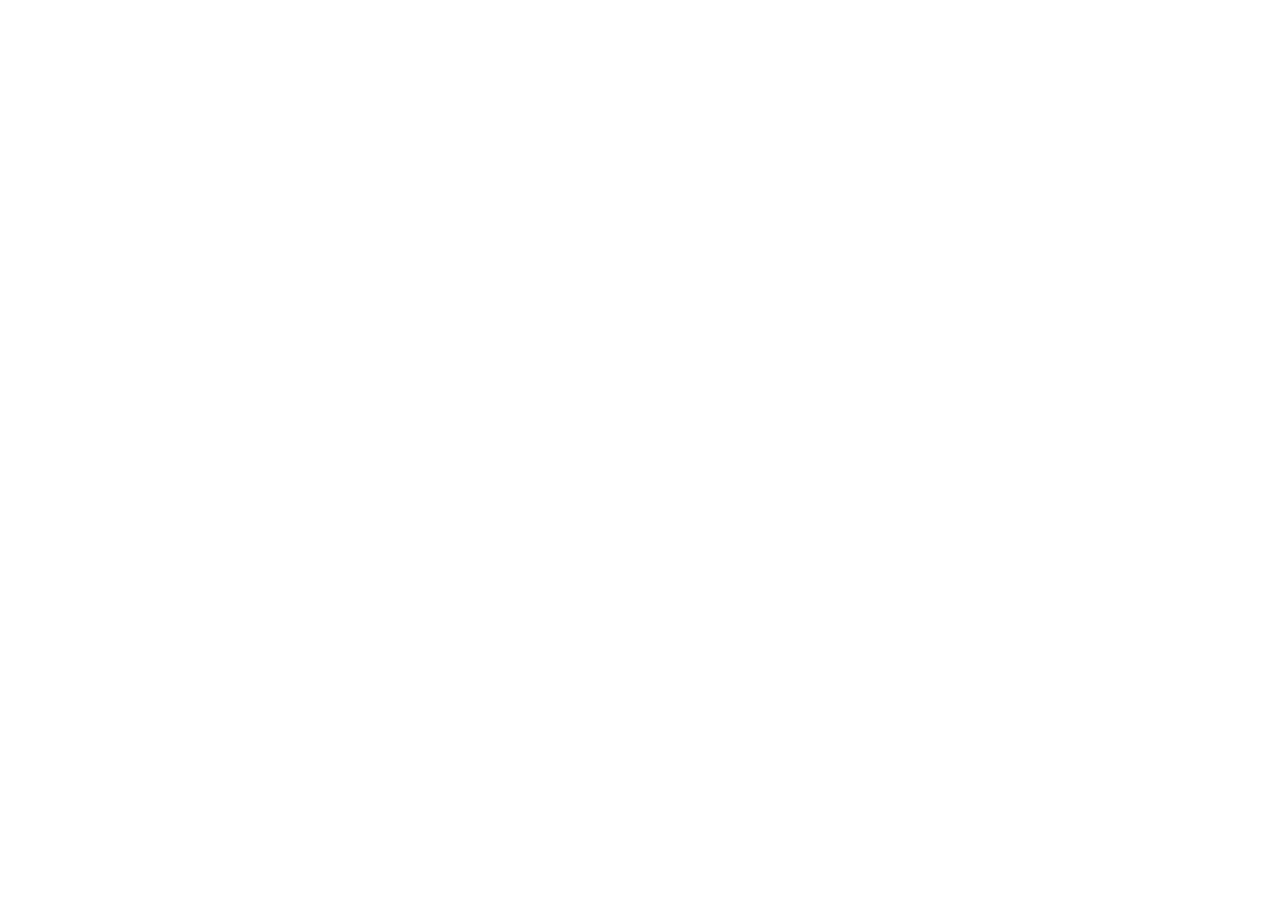
==== commit 520971fb: "Revert "Build with next.js"" ====
--- a/index.html
+++ b/index.html
@@ -1 +1,489 @@
-<!DOCTYPE html><html lang="pt-BR"><head><meta charSet="utf-8"/><meta name="viewport" content="width=device-width"/><title>Valdir Ronis do Nascimento Silva<!-- --> - <!-- -->Desenvolvedor Full-Stack<!-- --> em <!-- -->Fortaleza, Ceará, Brasil</title><meta name="next-head-count" content="3"/><link rel="preload" href="/_next/static/css/2cd602aba7c3f774.css" as="style"/><link rel="stylesheet" href="/_next/static/css/2cd602aba7c3f774.css" data-n-g=""/><noscript data-n-css=""></noscript><script defer="" nomodule="" src="/_next/static/chunks/polyfills-78c92fac7aa8fdd8.js"></script><script src="/_next/static/chunks/webpack-38cee4c0e358b1a3.js" defer=""></script><script src="/_next/static/chunks/framework-ecc4130bc7a58a64.js" defer=""></script><script src="/_next/static/chunks/main-2d94ec6e4d65c635.js" defer=""></script><script src="/_next/static/chunks/pages/_app-4de54a1809dadaf9.js" defer=""></script><script src="/_next/static/chunks/c16184b3-6f0a35529f0b4f4a.js" defer=""></script><script src="/_next/static/chunks/2cca2479-1cfd984d8d8eb1cb.js" defer=""></script><script src="/_next/static/chunks/29107295-2a9ca7f07685bf37.js" defer=""></script><script src="/_next/static/chunks/119-19d8eaf4ba87cc0d.js" defer=""></script><script src="/_next/static/chunks/pages/index-31e267d0a5078354.js" defer=""></script><script src="/_next/static/QJU3WzcwAXNUk8GJMC5kg/_buildManifest.js" defer=""></script><script src="/_next/static/QJU3WzcwAXNUk8GJMC5kg/_ssgManifest.js" defer=""></script></head><body><div id="__next"><div><header><div class="hero min-h-screen" style="background-image:url(https://images.pexels.com/photos/5926397/pexels-photo-5926397.jpeg?auto=compress&amp;cs=tinysrgb&amp;w=1260&amp;h=750&amp;dpr=1)"><div class="hero-overlay bg-opacity-60"></div><div class="hero-content flex-col lg:flex-row"><div class="text-center lg:text-right text-neutral-content max-w-md"><h1 class="mb-5 text-5xl font-bold">Valdir Ronis do Nascimento Silva</h1><h2 class="mb-5 text-2xl">Desenvolvedor Full-Stack</h2><p class="mb-5 text-sm">Fortaleza, Ceará, Brasil<!-- --> <svg aria-hidden="true" focusable="false" data-prefix="fas" data-icon="location-dot" class="svg-inline--fa fa-location-dot " role="img" xmlns="http://www.w3.org/2000/svg" viewBox="0 0 384 512"><path fill="currentColor" d="M215.7 499.2C267 435 384 279.4 384 192C384 86 298 0 192 0S0 86 0 192c0 87.4 117 243 168.3 307.2c12.3 15.3 35.1 15.3 47.4 0zM192 128a64 64 0 1 1 0 128 64 64 0 1 1 0-128z"></path></svg></p></div><div class="card shrink-0 w-full max-w-sm shadow-2xl bg-base-100"><form class="card-body"><h2 class="card-title">Contato</h2><div class="form-control"><label class="label"><span class="label-text">Nome</span></label><input type="text" name="name" placeholder="Seu nome" class="input input-bordered" value=""/></div><div class="form-control"><label class="label"><span class="label-text">E-mail</span></label><input type="email" name="email" placeholder="seu@email.com" class="input input-bordered" value=""/></div><div class="form-control"><label class="label"><span class="label-text">Mensagem</span></label><textarea name="message" class="textarea textarea-bordered" placeholder="Digite sua mensagem aqui..."></textarea></div><div class="form-control mt-6"><button type="submit" class="btn btn-primary"><svg aria-hidden="true" focusable="false" data-prefix="fas" data-icon="envelope" class="svg-inline--fa fa-envelope fa-lg " role="img" xmlns="http://www.w3.org/2000/svg" viewBox="0 0 512 512"><path fill="currentColor" d="M48 64C21.5 64 0 85.5 0 112c0 15.1 7.1 29.3 19.2 38.4L236.8 313.6c11.4 8.5 27 8.5 38.4 0L492.8 150.4c12.1-9.1 19.2-23.3 19.2-38.4c0-26.5-21.5-48-48-48H48zM0 176V384c0 35.3 28.7 64 64 64H448c35.3 0 64-28.7 64-64V176L294.4 339.2c-22.8 17.1-54 17.1-76.8 0L0 176z"></path></svg><span>Enviar</span></button></div></form></div></div></div></header><main class="container px-4 mx-auto"><section class="mb-6"><h2 class="divider divider-neutral text-4xl italic font-bold my-6 py-6 text-neutral">Experiência</h2><div class="flex justify-center mb-6 flex-wrap gap-1"><button class="btn btn-xs btn-active btn-outline btn-primary">Tudo</button><button class="btn btn-xs false btn-outline btn-primary">ASP</button><button class="btn btn-xs false btn-outline btn-primary">AWS EC2</button><button class="btn btn-xs false btn-outline btn-primary">CSS</button><button class="btn btn-xs false btn-outline btn-primary">Excel</button><button class="btn btn-xs false btn-outline btn-primary">HTML</button><button class="btn btn-xs false btn-outline btn-primary">Hardware</button><button class="btn btn-xs false btn-outline btn-primary">JavaScript</button><button class="btn btn-xs false btn-outline btn-primary">MariaDB</button><button class="btn btn-xs false btn-outline btn-primary">MongoDB</button><button class="btn btn-xs false btn-outline btn-primary">MySQL</button><button class="btn btn-xs false btn-outline btn-primary">PHP</button><button class="btn btn-xs false btn-outline btn-primary">PostgreSQL</button><button class="btn btn-xs false btn-outline btn-primary">React Native</button><button class="btn btn-xs false btn-outline btn-primary">Redes</button><button class="btn btn-xs false btn-outline btn-primary">SysPDV</button><button class="btn btn-xs false btn-outline btn-primary">TOTVS</button><button class="btn btn-xs false btn-outline btn-primary">VTEX</button></div><ul class="timeline max-md:timeline-compact timeline-vertical"><li class="timeline-item"><div class="timeline-middle"><svg xmlns="http://www.w3.org/2000/svg" viewBox="0 0 20 20" fill="currentColor" class="w-5 h-5"><path fill-rule="evenodd" d="M10 18a8 8 0 100-16 8 8 0 000 16zm3.857-9.809a.75.75 0 00-1.214-.882l-3.483 4.79-1.88-1.88a.75.75 0 10-1.06 1.061l2.5 2.5a.75.75 0 001.137-.089l4-5.5z" clip-rule="evenodd"></path></svg></div><div class="timeline-start timeline-box"><div class="text-lg">Desenvolvedor Full-Stack Freelancer</div><div class="font-mono italic">Freelancer em Hibrido (Fortaleza, CE)</div><div><ul class="list-inside list-disc py-2"><li>Projetou e implementou sistemas e bancos de dados de alta complexidade, garantindo desempenho e escalabilidade.</li><li>Desenvolveu aplicativos móveis e web de ponta a ponta utilizando PHP, MySQL, React Native, JavaScript (Node.js) e MongoDB.</li><li>Gerenciou projetos de forma autônoma, mantendo comunicação eficaz com clientes para entrega de soluções personalizadas.</li></ul></div><div class="font-mono italic">jul 2020 - presente</div></div><hr/></li><li class="timeline-item"><hr/><div class="timeline-middle"><svg xmlns="http://www.w3.org/2000/svg" viewBox="0 0 20 20" fill="currentColor" class="w-5 h-5"><path fill-rule="evenodd" d="M10 18a8 8 0 100-16 8 8 0 000 16zm3.857-9.809a.75.75 0 00-1.214-.882l-3.483 4.79-1.88-1.88a.75.75 0 10-1.06 1.061l2.5 2.5a.75.75 0 001.137-.089l4-5.5z" clip-rule="evenodd"></path></svg></div><div class="timeline-end timeline-box"><div class="text-lg">Desenvolvedor Full-Stack</div><div class="font-mono italic">Plante Amor/Murau em São José do Rio Preto, SP</div><div><ul class="list-inside list-disc py-2"><li>Revitalizou a interface de loja virtual utilizando VTEX, melhorando a experiência do usuário e a funcionalidade do site.</li><li>Desenvolveu um aplicativo de vendas mobile totalmente integrado com sistemas TOTVS (ERP) e VTEX, utilizando React Native e MongoDB.</li><li>Conduziu todas as fases do projeto, desde a concepção até os testes finais, demonstrando liderança técnica e habilidades de gerenciamento.</li></ul></div><div class="font-mono italic">mar 2020 - jul 2020</div></div><hr/></li><li class="timeline-item"><hr/><div class="timeline-middle"><svg xmlns="http://www.w3.org/2000/svg" viewBox="0 0 20 20" fill="currentColor" class="w-5 h-5"><path fill-rule="evenodd" d="M10 18a8 8 0 100-16 8 8 0 000 16zm3.857-9.809a.75.75 0 00-1.214-.882l-3.483 4.79-1.88-1.88a.75.75 0 10-1.06 1.061l2.5 2.5a.75.75 0 001.137-.089l4-5.5z" clip-rule="evenodd"></path></svg></div><div class="timeline-start timeline-box"><div class="text-lg">Desenvolvedor Full-Stack</div><div class="font-mono italic">Grupo Biagi/Boxsupreme.com.br em São José do Rio Preto, SP</div><div><ul class="list-inside list-disc py-2"><li>Liderou a migração do sistema de vendas de ASP para PHP e MariaDB em ambiente AWS EC2, modernizando a infraestrutura tecnológica.</li><li>Manteve e aprimorou o sistema de gerenciamento de tempo da loja Boxsupreme, melhorando a eficiência operacional.</li></ul></div><div class="font-mono italic">set 2019 - fev 2020</div></div><hr/></li><li class="timeline-item"><hr/><div class="timeline-middle"><svg xmlns="http://www.w3.org/2000/svg" viewBox="0 0 20 20" fill="currentColor" class="w-5 h-5"><path fill-rule="evenodd" d="M10 18a8 8 0 100-16 8 8 0 000 16zm3.857-9.809a.75.75 0 00-1.214-.882l-3.483 4.79-1.88-1.88a.75.75 0 10-1.06 1.061l2.5 2.5a.75.75 0 001.137-.089l4-5.5z" clip-rule="evenodd"></path></svg></div><div class="timeline-end timeline-box"><div class="text-lg">Assistente de TI</div><div class="font-mono italic">Raízes Soluções em São José do Rio Preto, SP</div><div><ul class="list-inside list-disc py-2"><li>Assegurou a operação contínua do site de e-commerce e desenvolveu APIs robustas utilizando PHP e MySQL.</li><li>Desenvolveu um aplicativo móvel com React Native, expandindo a presença digital da empresa.</li><li>Realizou a configuração de Outlook e a manutenção de computadores, otimizando a infraestrutura de TI.</li></ul></div><div class="font-mono italic">abr 2019 - ago 2019</div></div><hr/></li><li class="timeline-item"><hr/><div class="timeline-middle"><svg xmlns="http://www.w3.org/2000/svg" viewBox="0 0 20 20" fill="currentColor" class="w-5 h-5"><path fill-rule="evenodd" d="M10 18a8 8 0 100-16 8 8 0 000 16zm3.857-9.809a.75.75 0 00-1.214-.882l-3.483 4.79-1.88-1.88a.75.75 0 10-1.06 1.061l2.5 2.5a.75.75 0 001.137-.089l4-5.5z" clip-rule="evenodd"></path></svg></div><div class="timeline-start timeline-box"><div class="text-lg">Suporte Técnico</div><div class="font-mono italic">Freelancer em Hibrido (Fortaleza, CE)</div><div><ul class="list-inside list-disc py-2"><li>Forneceu suporte técnico especializado para supermercados e lojas, resolvendo questões complexas de hardware e software.</li><li>Desenvolveu aplicativos personalizados, ampliando a automação e eficiência dos processos dos clientes.</li></ul></div><div class="font-mono italic">dez 2008 - mar 2019</div></div><hr/></li><li class="timeline-item"><hr/><div class="timeline-middle"><svg xmlns="http://www.w3.org/2000/svg" viewBox="0 0 20 20" fill="currentColor" class="w-5 h-5"><path fill-rule="evenodd" d="M10 18a8 8 0 100-16 8 8 0 000 16zm3.857-9.809a.75.75 0 00-1.214-.882l-3.483 4.79-1.88-1.88a.75.75 0 10-1.06 1.061l2.5 2.5a.75.75 0 001.137-.089l4-5.5z" clip-rule="evenodd"></path></svg></div><div class="timeline-end timeline-box"><div class="text-lg">Analista de Dados</div><div class="font-mono italic">Hipermercadinho Local em Fortaleza, CE</div><div><ul class="list-inside list-disc py-2"><li>Gerenciou um banco de dados extenso com mais de 100.000 produtos, garantindo a integridade e atualização das informações.</li><li>Executou a entrada de notas fiscais e o cadastro de novos produtos no sistema SysPDV, otimizando o fluxo de trabalho.</li><li>Responsável pela manutenção dos pontos de venda e demais computadores, assegurando o bom funcionamento dos equipamentos.</li><li>Gerenciou planilhas de pagamentos e funcionários, mantendo a organização e precisão das informações financeiras e administrativas.</li></ul></div><div class="font-mono italic">out 2007 - nov 2008</div></div></li></ul></section><section class="mb-6"><h2 class="divider divider-neutral text-4xl italic font-bold my-6 py-6 text-neutral">Educação</h2><ul class="timeline max-md:timeline-compact timeline-vertical"><li class="timeline-item"><div class="timeline-middle"><svg xmlns="http://www.w3.org/2000/svg" viewBox="0 0 20 20" fill="currentColor" class="w-5 h-5"><path fill-rule="evenodd" d="M10 18a8 8 0 100-16 8 8 0 000 16zm3.857-9.809a.75.75 0 00-1.214-.882l-3.483 4.79-1.88-1.88a.75.75 0 10-1.06 1.061l2.5 2.5a.75.75 0 001.137-.089l4-5.5z" clip-rule="evenodd"></path></svg></div><div class="timeline-start timeline-box"><div class="text-lg">Tecnólogo em Análise e Desenvolvimento de Sistemas</div><div class="font-mono italic">UNIASSELVI</div><div class="font-mono italic">fev 2024 - Cursando 2º período (previsto para término em 2026)</div></div><hr/></li><li class="timeline-item"><hr/><div class="timeline-middle"><svg xmlns="http://www.w3.org/2000/svg" viewBox="0 0 20 20" fill="currentColor" class="w-5 h-5"><path fill-rule="evenodd" d="M10 18a8 8 0 100-16 8 8 0 000 16zm3.857-9.809a.75.75 0 00-1.214-.882l-3.483 4.79-1.88-1.88a.75.75 0 10-1.06 1.061l2.5 2.5a.75.75 0 001.137-.089l4-5.5z" clip-rule="evenodd"></path></svg></div><div class="timeline-end timeline-box"><div class="text-lg">Certificação em Computação em Nuvem</div><div class="font-mono italic">Escola da Nuvem</div><div class="font-mono italic">mai 2024 - Atual</div></div><hr/></li><li class="timeline-item"><hr/><div class="timeline-middle"><svg xmlns="http://www.w3.org/2000/svg" viewBox="0 0 20 20" fill="currentColor" class="w-5 h-5"><path fill-rule="evenodd" d="M10 18a8 8 0 100-16 8 8 0 000 16zm3.857-9.809a.75.75 0 00-1.214-.882l-3.483 4.79-1.88-1.88a.75.75 0 10-1.06 1.061l2.5 2.5a.75.75 0 001.137-.089l4-5.5z" clip-rule="evenodd"></path></svg></div><div class="timeline-start timeline-box"><div class="text-lg">Desenvolvimento Web</div><div class="font-mono italic">Autodidata</div><div class="font-mono italic">ago 1996 - Estudo contínuo</div></div></li></ul></section><section class="mb-6"><h2 class="divider divider-neutral text-4xl italic font-bold my-6 py-6 text-neutral">Cursos e Certificações</h2><ul class="timeline max-md:timeline-compact timeline-vertical"><li class="timeline-item"><div class="timeline-middle"><svg xmlns="http://www.w3.org/2000/svg" viewBox="0 0 20 20" fill="currentColor" class="w-5 h-5"><path fill-rule="evenodd" d="M10 18a8 8 0 100-16 8 8 0 000 16zm3.857-9.809a.75.75 0 00-1.214-.882l-3.483 4.79-1.88-1.88a.75.75 0 10-1.06 1.061l2.5 2.5a.75.75 0 001.137-.089l4-5.5z" clip-rule="evenodd"></path></svg></div><div class="timeline-start timeline-box"><div class="text-lg">Java: Aplicando a Orientação a Objetos</div><div class="font-mono italic">abr 2024 - Alura</div><div><a target="_blank" rel="noopener noreferrer" class="btn btn-sm btn-outline btn-primary mt-3" href="https://cursos.alura.com.br/certificate/90c1c8d2-28b4-426e-8bd3-04149ca20f15?lang">Ver certificado</a></div></div><hr/></li><li class="timeline-item"><hr/><div class="timeline-middle"><svg xmlns="http://www.w3.org/2000/svg" viewBox="0 0 20 20" fill="currentColor" class="w-5 h-5"><path fill-rule="evenodd" d="M10 18a8 8 0 100-16 8 8 0 000 16zm3.857-9.809a.75.75 0 00-1.214-.882l-3.483 4.79-1.88-1.88a.75.75 0 10-1.06 1.061l2.5 2.5a.75.75 0 001.137-.089l4-5.5z" clip-rule="evenodd"></path></svg></div><div class="timeline-end timeline-box"><div class="text-lg">Formação Empreendedorismo, Agilidade e Protagonismo</div><div class="font-mono italic">abr 2024 - Alura</div><div><a target="_blank" rel="noopener noreferrer" class="btn btn-sm btn-outline btn-primary mt-3" href="https://cursos.alura.com.br/degree/certificate/9ea22cbb-6567-4fbd-8442-842869255c4e?lang">Ver certificado</a></div></div></li></ul></section><section class="mb-6"><h2 class="divider divider-neutral text-4xl italic font-bold my-6 py-6 text-neutral">Projetos</h2><div class="flex justify-center mb-6 flex-wrap gap-1"><button class="btn btn-xs btn-active btn-outline btn-primary">Tudo</button><button class="btn btn-xs false btn-outline btn-primary">JavaScript</button><button class="btn btn-xs false btn-outline btn-primary">MMKV</button><button class="btn btn-xs false btn-outline btn-primary">React Native</button><button class="btn btn-xs false btn-outline btn-primary">TypeScript</button></div><div class="mockup-browser bg-base-300"><div class="mockup-browser-toolbar"><div class="input">https://www.github.com/rxpt</div></div><div class="p-4 bg-base-200"><div id="project0" class="m-5"><div class="card shadow-xl"><div class="card-body"><div class="flex justify-between"><h2 class="card-title">Harpa Cristã para Android</h2><a target="_blank" rel="noreferrer" class="btn btn-sm btn-neutral" href="https://github.com/rxpt/harpa-crista-app">Ver projeto</a></div><div class="card-actions"><div class="badge badge-outline badge-secondary">React Native</div><div class="badge badge-outline badge-secondary">JavaScript</div><div class="badge badge-outline badge-secondary">TypeScript</div><div class="badge badge-outline badge-secondary">MMKV</div></div></div></div></div><div id="project1" class="m-5"><div class="card shadow-xl"><div class="card-body"><div class="flex justify-between"><h2 class="card-title">Random Numbers with Exclusions</h2><a target="_blank" rel="noreferrer" class="btn btn-sm btn-neutral" href="https://github.com/rxpt/random-numbers">Ver projeto</a></div><div class="card-actions"><div class="badge badge-outline badge-secondary">JavaScript</div></div></div></div></div><div id="project2" class="m-5"><div class="card shadow-xl"><div class="card-body"><div class="flex justify-between"><h2 class="card-title">str-async-replace</h2><a target="_blank" rel="noreferrer" class="btn btn-sm btn-neutral" href="https://github.com/rxpt/str-async-replace">Ver projeto</a></div><div class="card-actions"><div class="badge badge-outline badge-secondary">JavaScript</div><div class="badge badge-outline badge-secondary">TypeScript</div></div></div></div></div></div></div></section><section class="mb-6"><h2 class="divider divider-neutral text-4xl italic font-bold my-6 py-6 text-neutral">Depoimentos</h2><div class="mockup-window bg-base-300"><div class="p-6 bg-base-200"><div class="chat chat-start pb-6"><div class="chat-image avatar placeholder"><div class="bg-neutral text-neutral-content rounded-full w-8"><span class="text-xs uppercase">J<!-- -->A</span></div></div><div class="chat-header">Jerry Adriano<!-- --> <time class="text-xs opacity-50">Hipermercadinho Local</time></div><div class="chat-bubble">O trabalho do Ronis é excelente, ele é muito dedicado e atencioso. Recomendo!</div></div><div class="chat chat-end pb-6"><div class="chat-image avatar placeholder"><div class="bg-neutral text-neutral-content rounded-full w-8"><span class="text-xs uppercase">A<!-- -->J</span></div></div><div class="chat-header">Aglayrton Julião<!-- --> <time class="text-xs opacity-50">Professor</time></div><div class="chat-bubble">O Ronis é um excelente aluno, muito dedicado e esforçado. Ele tem um futuro brilhante!</div></div><div class="chat chat-start pb-6"><div class="chat-image avatar placeholder"><div class="bg-neutral text-neutral-content rounded-full w-8"><span class="text-xs uppercase">J<!-- -->M</span></div></div><div class="chat-header">Jovita Maria<!-- --> <time class="text-xs opacity-50">Mãe</time></div><div class="chat-bubble">Meu filho é muito inteligente e esforçado. Ele é um orgulho para a família!</div></div><div class="chat chat-end pb-6"><div class="chat-image avatar placeholder"><div class="bg-neutral text-neutral-content rounded-full w-8"><span class="text-xs uppercase">R<!-- -->X</span></div></div><div class="chat-header">Ronis Xogum<!-- --> <time class="text-xs opacity-50">:)</time></div><div class="chat-bubble">❤️</div></div></div></div></section></main><div class="fixed top-4 right-4 z-50"><label class="swap swap-rotate"><input type="checkbox" class="theme-controller" value="light"/><svg class="swap-off fill-current w-10 h-10" xmlns="http://www.w3.org/2000/svg" viewBox="0 0 24 24"><path d="M21.64,13a1,1,0,0,0-1.05-.14,8.05,8.05,0,0,1-3.37.73A8.15,8.15,0,0,1,9.08,5.49a8.59,8.59,0,0,1,.25-2A1,1,0,0,0,8,2.36,10.14,10.14,0,1,0,22,14.05,1,1,0,0,0,21.64,13Zm-9.5,6.69A8.14,8.14,0,0,1,7.08,5.22v.27A10.15,10.15,0,0,0,17.22,15.63a9.79,9.79,0,0,0,2.1-.22A8.11,8.11,0,0,1,12.14,19.73Z"></path></svg><svg class="swap-on fill-current w-10 h-10" xmlns="http://www.w3.org/2000/svg" viewBox="0 0 24 24"><path d="M5.64,17l-.71.71a1,1,0,0,0,0,1.41,1,1,0,0,0,1.41,0l.71-.71A1,1,0,0,0,5.64,17ZM5,12a1,1,0,0,0-1-1H3a1,1,0,0,0,0,2H4A1,1,0,0,0,5,12Zm7-7a1,1,0,0,0,1-1V3a1,1,0,0,0-2,0V4A1,1,0,0,0,12,5ZM5.64,7.05a1,1,0,0,0,.7.29,1,1,0,0,0,.71-.29,1,1,0,0,0,0-1.41l-.71-.71A1,1,0,0,0,4.93,6.34Zm12,.29a1,1,0,0,0,.7-.29l.71-.71a1,1,0,1,0-1.41-1.41L17,5.64a1,1,0,0,0,0,1.41A1,1,0,0,0,17.66,7.34ZM21,11H20a1,1,0,0,0,0,2h1a1,1,0,0,0,0-2Zm-9,8a1,1,0,0,0-1,1v1a1,1,0,0,0,2,0V20A1,1,0,0,0,12,19ZM18.36,17A1,1,0,0,0,17,18.36l.71.71a1,1,0,0,0,1.41,0,1,1,0,0,0,0-1.41ZM12,6.5A5.5,5.5,0,1,0,17.5,12,5.51,5.51,0,0,0,12,6.5Zm0,9A3.5,3.5,0,1,1,15.5,12,3.5,3.5,0,0,1,12,15.5Z"></path></svg></label></div><footer class="footer items-center p-4 bg-neutral text-neutral-content"><aside class="items-center grid-flow-col"><svg aria-hidden="true" focusable="false" data-prefix="fas" data-icon="code" class="svg-inline--fa fa-code fa-2x " role="img" xmlns="http://www.w3.org/2000/svg" viewBox="0 0 640 512"><path fill="currentColor" d="M392.8 1.2c-17-4.9-34.7 5-39.6 22l-128 448c-4.9 17 5 34.7 22 39.6s34.7-5 39.6-22l128-448c4.9-17-5-34.7-22-39.6zm80.6 120.1c-12.5 12.5-12.5 32.8 0 45.3L562.7 256l-89.4 89.4c-12.5 12.5-12.5 32.8 0 45.3s32.8 12.5 45.3 0l112-112c12.5-12.5 12.5-32.8 0-45.3l-112-112c-12.5-12.5-32.8-12.5-45.3 0zm-306.7 0c-12.5-12.5-32.8-12.5-45.3 0l-112 112c-12.5 12.5-12.5 32.8 0 45.3l112 112c12.5 12.5 32.8 12.5 45.3 0s12.5-32.8 0-45.3L77.3 256l89.4-89.4c12.5-12.5 12.5-32.8 0-45.3z"></path></svg><p>Vamos criar algo incrível juntos! Entre em contato.</p></aside><nav class="grid-flow-col gap-4 md:place-self-center md:justify-self-end"><a class="btn btn-square btn-ghost" href="mailto:ronis@rx.dev.br"><svg aria-hidden="true" focusable="false" data-prefix="fas" data-icon="envelope" class="svg-inline--fa fa-envelope fa-2x " role="img" xmlns="http://www.w3.org/2000/svg" viewBox="0 0 512 512"><path fill="currentColor" d="M48 64C21.5 64 0 85.5 0 112c0 15.1 7.1 29.3 19.2 38.4L236.8 313.6c11.4 8.5 27 8.5 38.4 0L492.8 150.4c12.1-9.1 19.2-23.3 19.2-38.4c0-26.5-21.5-48-48-48H48zM0 176V384c0 35.3 28.7 64 64 64H448c35.3 0 64-28.7 64-64V176L294.4 339.2c-22.8 17.1-54 17.1-76.8 0L0 176z"></path></svg></a><a class="btn btn-square btn-ghost" href="https://www.linkedin.com/in/rxpt/"><svg aria-hidden="true" focusable="false" data-prefix="fab" data-icon="linkedin" class="svg-inline--fa fa-linkedin fa-2x " role="img" xmlns="http://www.w3.org/2000/svg" viewBox="0 0 448 512"><path fill="currentColor" d="M416 32H31.9C14.3 32 0 46.5 0 64.3v383.4C0 465.5 14.3 480 31.9 480H416c17.6 0 32-14.5 32-32.3V64.3c0-17.8-14.4-32.3-32-32.3zM135.4 416H69V202.2h66.5V416zm-33.2-243c-21.3 0-38.5-17.3-38.5-38.5S80.9 96 102.2 96c21.2 0 38.5 17.3 38.5 38.5 0 21.3-17.2 38.5-38.5 38.5zm282.1 243h-66.4V312c0-24.8-.5-56.7-34.5-56.7-34.6 0-39.9 27-39.9 54.9V416h-66.4V202.2h63.7v29.2h.9c8.9-16.8 30.6-34.5 62.9-34.5 67.2 0 79.7 44.3 79.7 101.9V416z"></path></svg></a><a class="btn btn-square btn-ghost" href="https://www.github.com/rxpt"><svg aria-hidden="true" focusable="false" data-prefix="fab" data-icon="github" class="svg-inline--fa fa-github fa-2x " role="img" xmlns="http://www.w3.org/2000/svg" viewBox="0 0 496 512"><path fill="currentColor" d="M165.9 397.4c0 2-2.3 3.6-5.2 3.6-3.3.3-5.6-1.3-5.6-3.6 0-2 2.3-3.6 5.2-3.6 3-.3 5.6 1.3 5.6 3.6zm-31.1-4.5c-.7 2 1.3 4.3 4.3 4.9 2.6 1 5.6 0 6.2-2s-1.3-4.3-4.3-5.2c-2.6-.7-5.5.3-6.2 2.3zm44.2-1.7c-2.9.7-4.9 2.6-4.6 4.9.3 2 2.9 3.3 5.9 2.6 2.9-.7 4.9-2.6 4.6-4.6-.3-1.9-3-3.2-5.9-2.9zM244.8 8C106.1 8 0 113.3 0 252c0 110.9 69.8 205.8 169.5 239.2 12.8 2.3 17.3-5.6 17.3-12.1 0-6.2-.3-40.4-.3-61.4 0 0-70 15-84.7-29.8 0 0-11.4-29.1-27.8-36.6 0 0-22.9-15.7 1.6-15.4 0 0 24.9 2 38.6 25.8 21.9 38.6 58.6 27.5 72.9 20.9 2.3-16 8.8-27.1 16-33.7-55.9-6.2-112.3-14.3-112.3-110.5 0-27.5 7.6-41.3 23.6-58.9-2.6-6.5-11.1-33.3 2.6-67.9 20.9-6.5 69 27 69 27 20-5.6 41.5-8.5 62.8-8.5s42.8 2.9 62.8 8.5c0 0 48.1-33.6 69-27 13.7 34.7 5.2 61.4 2.6 67.9 16 17.7 25.8 31.5 25.8 58.9 0 96.5-58.9 104.2-114.8 110.5 9.2 7.9 17 22.9 17 46.4 0 33.7-.3 75.4-.3 83.6 0 6.5 4.6 14.4 17.3 12.1C428.2 457.8 496 362.9 496 252 496 113.3 383.5 8 244.8 8zM97.2 352.9c-1.3 1-1 3.3.7 5.2 1.6 1.6 3.9 2.3 5.2 1 1.3-1 1-3.3-.7-5.2-1.6-1.6-3.9-2.3-5.2-1zm-10.8-8.1c-.7 1.3.3 2.9 2.3 3.9 1.6 1 3.6.7 4.3-.7.7-1.3-.3-2.9-2.3-3.9-2-.6-3.6-.3-4.3.7zm32.4 35.6c-1.6 1.3-1 4.3 1.3 6.2 2.3 2.3 5.2 2.6 6.5 1 1.3-1.3.7-4.3-1.3-6.2-2.2-2.3-5.2-2.6-6.5-1zm-11.4-14.7c-1.6 1-1.6 3.6 0 5.9 1.6 2.3 4.3 3.3 5.6 2.3 1.6-1.3 1.6-3.9 0-6.2-1.4-2.3-4-3.3-5.6-2z"></path></svg></a></nav></footer></div></div><script id="__NEXT_DATA__" type="application/json">{"props":{"pageProps":{}},"page":"/","query":{},"buildId":"QJU3WzcwAXNUk8GJMC5kg","nextExport":true,"autoExport":true,"isFallback":false,"scriptLoader":[]}</script></body></html>+<!DOCTYPE html>
+<html data-bs-theme="dark" lang="pt-br">
+  <head>
+    <meta charset="utf-8" />
+    <meta
+      name="viewport"
+      content="width=device-width, initial-scale=1.0, shrink-to-fit=no"
+    />
+    <title>Ronis Xogum - Full-stack Developer</title>
+    <link rel="stylesheet" href="assets/bootstrap/css/bootstrap.min.css" />
+    <link rel="stylesheet" href="assets/css/styles.css" />
+    <script>
+      document.location.href = "https://github.com/rxpt/";
+    </script>
+  </head>
+
+  <body>
+    <nav
+      class="navbar navbar-expand-md sticky-top py-3 navbar-dark"
+      id="mainNav"
+    >
+      <div class="container">
+        <a class="navbar-brand d-flex align-items-center" href="#"
+          ><span
+            class="bs-icon-sm bs-icon-circle bs-icon-primary shadow d-flex justify-content-center align-items-center me-2 bs-icon"
+            ><i class="fa-solid fa-code"></i></span
+          ><span>RX</span></a
+        ><button
+          data-bs-toggle="collapse"
+          class="navbar-toggler"
+          data-bs-target="#navcol-1"
+        >
+          <span class="visually-hidden">Navegação</span
+          ><span class="navbar-toggler-icon"></span>
+        </button>
+        <div class="collapse navbar-collapse" id="navcol-1">
+          <ul class="navbar-nav mx-auto">
+            <li class="nav-item">
+              <a class="nav-link active" href="#">Início</a>
+            </li>
+            <li class="nav-item"></li>
+            <li class="nav-item">
+              <a class="nav-link" href="https://github.com/rxpt?tab=repositories" target="_blank">Portfólio</a>
+            </li>
+            <li class="nav-item d-none">
+              <a class="nav-link" href="#depoimentos"
+                ><span
+                  style="
+                    color: rgb(232, 234, 237);
+                    background-color: rgb(48, 49, 52);
+                  "
+                  >Depoimentos</span
+                ></a
+              >
+            </li>
+            <li class="nav-item">
+              <a class="nav-link" href="#contatos">Contatos</a>
+            </li>
+          </ul>
+          <a
+            class="btn btn-primary shadow"
+            role="button"
+            href="https://www.linkedin.com/in/valdirronis" target="_blank"
+            >Currículo</a
+          >
+        </div>
+      </div>
+    </nav>
+    <header class="bg-dark">
+      <div class="container pt-4 pt-xl-5">
+        <div class="row pt-5">
+          <div class="col-md-8 col-xl-6 text-center text-md-start mx-auto">
+            <div class="text-center">
+              <h1 class="fw-bold">
+                Transformando ideias
+                <span class="text-success">inovadoras</span> em soluções
+                digitais
+                <span class="text-success">inovadoras</span>
+              </h1>
+            </div>
+          </div>
+          <div class="col-12 col-lg-10 mx-auto">
+            <div class="position-relative d-flex flex-wrap justify-content-end">
+              <div
+                style="
+                  position: relative;
+                  flex: 0 0 45%;
+                  transform: translate3d(-20%, 35%, 0);
+                "
+              >
+                <img
+                  class="img-fluid"
+                  data-bss-parallax=""
+                  data-bss-parallax-speed="0.8"
+                  src="assets/img/products/desktop.jpg"
+                />
+              </div>
+              <div
+                style="
+                  position: relative;
+                  flex: 0 0 45%;
+                  transform: translate3d(0, 50%, 0);
+                "
+              >
+                <img
+                  class="img-fluid"
+                  data-bss-parallax=""
+                  data-bss-parallax-speed="0.4"
+                  src="assets/img/products/all.jpg"
+                />
+              </div>
+              <div
+                style="
+                  position: relative;
+                  flex: 0 0 60%;
+                  transform: translate3d(-20%, 0, 0);
+                "
+              >
+                <img
+                  class="img-fluid"
+                  data-bss-parallax=""
+                  data-bss-parallax-speed="0.25"
+                  src="assets/img/products/mobile.jpg"
+                />
+              </div>
+            </div>
+          </div>
+        </div>
+      </div>
+    </header>
+    <section class="py-5" id="portfolio">
+      <div class="container py-5">
+        <div class="row mb-5">
+          <div class="col">
+            <div class="row mb-5">
+              <div class="col-md-8 col-xl-6 text-center mx-auto">
+                <p class="fw-bold text-success mb-2">Portfólio</p>
+                <h2 class="fw-bold"><strong>O que andei fazendo</strong></h2>
+                <p class="text-muted">Back-end e front-end</p>
+              </div>
+            </div>
+          </div>
+        </div>
+        <div class="row gy-4 row-cols-1 row-cols-md-2 row-cols-xl-4">
+          <div class="col">
+            <div class="d-flex flex-column">
+              <div class="w-100">
+                <img
+                  class="rounded img-fluid d-block w-100 fit-cover"
+                  style="height: 200px"
+                  src="#"
+                />
+              </div>
+              <div class="py-4">
+                <h4>str-async-replace</h4>
+                <p>
+                  <strong>str-async-replace</strong> é uma classe que oferece
+                  métodos de substituição de strings de forma assíncrona. Ele
+                  permite realizar substituições de strings com flexibilidade,
+                  incluindo suporte para expressões regulares e funções de
+                  substituição assíncronas.
+                </p>
+              </div>
+            </div>
+          </div>
+          <div class="col">
+            <div class="d-flex flex-column">
+              <div class="w-100">
+                <img
+                  class="rounded img-fluid d-block w-100 fit-cover"
+                  style="height: 200px"
+                  src="#"
+                />
+              </div>
+              <div class="py-4">
+                <h4>random-numbers-with-exclusions</h4>
+                <p>
+                  <strong>random-numbers-with-exclusions</strong> é uma função
+                  JavaScript para gerar números aleatórios dentro de um
+                  intervalo especificado, com a opção de excluir valores
+                  específicos. Esta utilidade versátil é útil em cenários que
+                  exigem aleatoriedade controlada, ao mesmo tempo que permitem
+                  exclusões.
+                </p>
+              </div>
+            </div>
+          </div>
+          <div class="col">
+            <div class="d-flex flex-column">
+              <div class="w-100">
+                <img
+                  class="rounded img-fluid d-block w-100 fit-cover"
+                  style="height: 200px"
+                  src="#"
+                />
+              </div>
+              <div class="py-4">
+                <h4>Harpa Cristã AD (android app)</h4>
+                <p>
+                  Harpa Cristã AD é a ferramenta definitiva para os fiéis que
+                  desejam levar consigo a riqueza espiritual da harpa cristã
+                  aonde quer que vão. Este aplicativo é uma celebração da
+                  tradição e da adoração através da música, trazendo os hinos
+                  consagrados em um formato digital acessível e fácil de usar.
+                </p>
+              </div>
+            </div>
+          </div>
+          <div class="col">
+            <div class="d-flex flex-column">
+              <div class="w-100">
+                <img
+                  class="rounded img-fluid d-block w-100 fit-cover"
+                  style="height: 200px"
+                  src="#"
+                />
+              </div>
+              <div class="py-4">
+                <h4>Rádio Canaã FM (android app)</h4>
+                <p>
+                  Acesse facilmente a transmissão ao vivo da FM Canaã 93.5
+                  (Fortaleza) a qualquer momento e em qualquer lugar. A
+                  interface é amigável e acessível, mesmo para aqueles que não
+                  estão familiarizados com tecnologia.
+                </p>
+              </div>
+            </div>
+          </div>
+        </div>
+      </div>
+      <div class="container py-5">
+        <div class="mx-auto" style="max-width: 900px">
+          <div
+            class="row row-cols-1 row-cols-md-2 d-flex justify-content-center"
+          >
+            <div class="col mb-4">
+              <div class="card bg-primary-light">
+                <div class="card-body text-center px-4 py-5 px-md-5">
+                  <p class="fw-bold text-primary card-text mb-2">
+                    Desenvolvimento back-end
+                  </p>
+                  <h5 class="fw-bold card-title mb-3">
+                    Eu crio soluções back-end para atender às necessidades de
+                    sua empresa ou projeto.
+                  </h5>
+                  <button class="btn btn-primary btn-sm" type="button">
+                    Saiba mais
+                  </button>
+                </div>
+              </div>
+            </div>
+            <div class="col mb-4">
+              <div class="card bg-secondary-light">
+                <div class="card-body text-center px-4 py-5 px-md-5">
+                  <p class="fw-bold text-secondary card-text mb-2">
+                    Desenvolvimento front-end
+                  </p>
+                  <h5 class="fw-bold card-title mb-3">
+                    Eu crio soluções front-end para atender às necessidades de
+                    sua empresa ou projeto.
+                  </h5>
+                  <button class="btn btn-secondary btn-sm" type="button">
+                    Saiba mais
+                  </button>
+                </div>
+              </div>
+            </div>
+            <div class="col mb-4">
+              <div class="card bg-info-light">
+                <div class="card-body text-center px-4 py-5 px-md-5">
+                  <p class="fw-bold text-info card-text mb-2">
+                    Desenvolvimento de aplicativos
+                  </p>
+                  <h5 class="fw-bold card-title mb-3">
+                    Eu crio aplicativos para atender às necessidades de sua
+                    empresa ou projeto.
+                  </h5>
+                  <button class="btn btn-info btn-sm" type="button">
+                    Saiba mais
+                  </button>
+                </div>
+              </div>
+            </div>
+          </div>
+        </div>
+      </div>
+    </section>
+    <section class="py-5 bg-dark d-none">
+      <div class="container text-center py-5">
+        <p class="mb-4" style="font-size: 1.6rem">
+          Mais de&nbsp;<span class="text-success"><strong>2400+</strong></span
+          >&nbsp;empresas já trabalham comigo.
+        </p>
+        <a href="#"> <img class="m-3" src="assets/img/brands/google.png" /></a
+        ><a href="#">
+          <img class="m-3" src="assets/img/brands/microsoft.png" /></a
+        ><a href="#"> <img class="m-3" src="assets/img/brands/apple.png" /></a
+        ><a href="#">
+          <img class="m-3" src="assets/img/brands/facebook.png" /></a
+        ><a href="#">
+          <img class="m-3" src="assets/img/brands/twitter.png"
+        /></a>
+      </div>
+    </section>
+    <section class="py-5 d-none" id="depoimentos">
+      <div class="container py-5">
+        <div class="row mb-5">
+          <div class="col-md-8 col-xl-6 text-center mx-auto">
+            <p class="fw-bold text-success mb-2">Depoimentos</p>
+            <h2 class="fw-bold"><strong>O que dizem sobre mim</strong></h2>
+          </div>
+        </div>
+        <div
+          class="row row-cols-1 row-cols-sm-2 row-cols-lg-3 d-sm-flex justify-content-sm-center"
+        >
+          <div class="col mb-4">
+            <div
+              class="d-flex flex-column align-items-center align-items-sm-start"
+            >
+              <p class="bg-dark border rounded border-dark p-4">
+                Trabalhei com ele e fiquei muito satisfeito com o resultado.
+                Agil e eficiente.
+              </p>
+              <div class="d-flex">
+                <div>
+                  <p class="fw-bold text-primary mb-0">Jerry Adriano</p>
+                  <p class="text-muted mb-0">Empresário</p>
+                </div>
+              </div>
+            </div>
+          </div>
+          <div class="col mb-4">
+            <div
+              class="d-flex flex-column align-items-center align-items-sm-start"
+            >
+              <p class="bg-dark border rounded border-dark p-4">
+                Seu trabalho é incrível, agiliade e eficiência são suas marcas.
+              </p>
+              <div class="d-flex">
+                <div>
+                  <p class="fw-bold text-primary mb-0">Bill Gates</p>
+                  <p class="text-muted mb-0">Microsoft</p>
+                </div>
+              </div>
+            </div>
+          </div>
+          <div class="col mb-4">
+            <div
+              class="d-flex flex-column align-items-center align-items-sm-start"
+            >
+              <p class="bg-dark border rounded border-dark p-4">
+                Nossos aplicativos nunca foram tão rápidos e eficientes.
+                Obrigado.
+              </p>
+              <div class="d-flex">
+                <div>
+                  <p class="fw-bold text-primary mb-0">Mark Zuckerberg</p>
+                  <p class="text-muted mb-0">Meta</p>
+                </div>
+              </div>
+            </div>
+          </div>
+        </div>
+      </div>
+    </section>
+    <section class="py-5" id="contatos">
+      <div class="container">
+        <div class="row mb-5">
+          <div class="col-md-8 col-xl-6 text-center mx-auto">
+            <p class="fw-bold text-success mb-2">Contatos</p>
+            <h2 class="fw-bold">Como chegar a mim</h2>
+          </div>
+        </div>
+        <div class="row d-flex justify-content-center">
+          <div class="col-md-6 col-xl-4">
+            <div>
+              <form class="p-3 p-xl-4" method="post">
+                <div class="mb-3">
+                  <input
+                    class="form-control"
+                    type="text"
+                    id="name-1"
+                    name="name"
+                    placeholder="Seu nome"
+                  />
+                </div>
+                <div class="mb-3">
+                  <input
+                    class="form-control"
+                    type="email"
+                    id="email-1"
+                    name="email"
+                    placeholder="Seu e-mail"
+                  />
+                </div>
+                <div class="mb-3">
+                  <textarea
+                    class="form-control"
+                    id="message-1"
+                    name="message"
+                    rows="6"
+                    placeholder="Mensagem"
+                  ></textarea>
+                </div>
+                <div>
+                  <button
+                    class="btn btn-primary shadow d-block w-100"
+                    type="submit"
+                    disabled
+                  >
+                    Enviar
+                  </button>
+                </div>
+              </form>
+            </div>
+          </div>
+          <div
+            class="col-md-4 col-xl-4 d-flex justify-content-center justify-content-xl-start"
+          >
+            <div
+              class="d-flex flex-wrap flex-md-column justify-content-md-start align-items-md-start h-100"
+            >
+              <div class="d-flex align-items-center p-3">
+                <div
+                  class="bs-icon-md bs-icon-circle bs-icon-primary shadow d-flex flex-shrink-0 justify-content-center align-items-center d-inline-block bs-icon bs-icon-md"
+                >
+                  <i class="fa-brands fa-whatsapp"></i>
+                </div>
+                <div class="px-2">
+                  <h6 class="fw-bold mb-0">WhatsApp</h6>
+                  <p class="text-muted mb-0">+55 85 99929-2118</p>
+                </div>
+              </div>
+              <div class="d-flex align-items-center p-3">
+                <div
+                  class="bs-icon-md bs-icon-circle bs-icon-primary shadow d-flex flex-shrink-0 justify-content-center align-items-center d-inline-block bs-icon bs-icon-md"
+                >
+                  <i class="fa-solid fa-envelope"></i>
+                </div>
+                <div class="px-2">
+                  <h6 class="fw-bold mb-0">E-mail</h6>
+                  <p class="text-muted mb-0">oi@rx.dev.br</p>
+                </div>
+              </div>
+              <div class="d-flex align-items-center p-3">
+                <div
+                  class="bs-icon-md bs-icon-circle bs-icon-primary shadow d-flex flex-shrink-0 justify-content-center align-items-center d-inline-block bs-icon bs-icon-md"
+                >
+                  <i class="fa-solid fa-earth-americas"></i>
+                </div>
+                <div class="px-2">
+                  <h6 class="fw-bold mb-0">Fortaleza</h6>
+                  <p class="text-muted mb-0">Ceará, Brasil</p>
+                </div>
+              </div>
+            </div>
+          </div>
+        </div>
+      </div>
+    </section>
+    <footer class="text-center bg-dark">
+      <div class="container py-5">
+        <ul class="list-inline">
+          <li class="list-inline-item me-4">
+            <a href="https://www.linkedin.com/in/valdirronis" target="_blank">
+              <i class="fa-brands fa-linkedin"></i>
+            </a>
+          </li>
+          <li class="list-inline-item me-4">
+            <a href="https://github.com/rxpt" target="_blank">
+              <i class="fa-brands fa-github"></i>
+            </a>
+          </li>
+        </ul>
+        <p class="text-muted mb-0">Copyright © 2024 Valdir "Xogum" Ronis</p>
+      </div>
+    </footer>
+    <script
+      src="https://cdn.jsdelivr.net/npm/bootstrap@5.3.2/dist/js/bootstrap.bundle.min.js"
+      integrity="sha384-C6RzsynM9kWDrMNeT87bh95OGNyZPhcTNXj1NW7RuBCsyN/o0jlpcV8Qyq46cDfL"
+      crossorigin="anonymous"
+    ></script>
+    <script
+      src="https://kit.fontawesome.com/57c34ff045.js"
+      crossorigin="anonymous"
+    ></script>
+    <script src="assets/js/main.js"></script>
+  </body>
+</html>
--- a/assets/css/styles.css
+++ b/assets/css/styles.css
@@ -0,0 +1,60 @@
+.bs-icon {
+  --bs-icon-size: 0.75rem;
+  display: flex;
+  flex-shrink: 0;
+  justify-content: center;
+  align-items: center;
+  font-size: var(--bs-icon-size);
+  width: calc(var(--bs-icon-size) * 2);
+  height: calc(var(--bs-icon-size) * 2);
+  color: var(--bs-primary);
+}
+
+.bs-icon-xs {
+  --bs-icon-size: 1rem;
+  width: calc(var(--bs-icon-size) * 1.5);
+  height: calc(var(--bs-icon-size) * 1.5);
+}
+
+.bs-icon-sm {
+  --bs-icon-size: 1rem;
+}
+
+.bs-icon-md {
+  --bs-icon-size: 1.5rem;
+}
+
+.bs-icon-lg {
+  --bs-icon-size: 2rem;
+}
+
+.bs-icon-xl {
+  --bs-icon-size: 2.5rem;
+}
+
+.bs-icon.bs-icon-primary {
+  color: var(--bs-white);
+  background: var(--bs-primary);
+}
+
+.bs-icon.bs-icon-primary-light {
+  color: var(--bs-primary);
+  background: rgba(var(--bs-primary-rgb), 0.2);
+}
+
+.bs-icon.bs-icon-semi-white {
+  color: var(--bs-primary);
+  background: rgba(255, 255, 255, 0.5);
+}
+
+.bs-icon.bs-icon-rounded {
+  border-radius: 0.5rem;
+}
+
+.bs-icon.bs-icon-circle {
+  border-radius: 50%;
+}
+
+.fit-cover {
+  object-fit: cover;
+}
